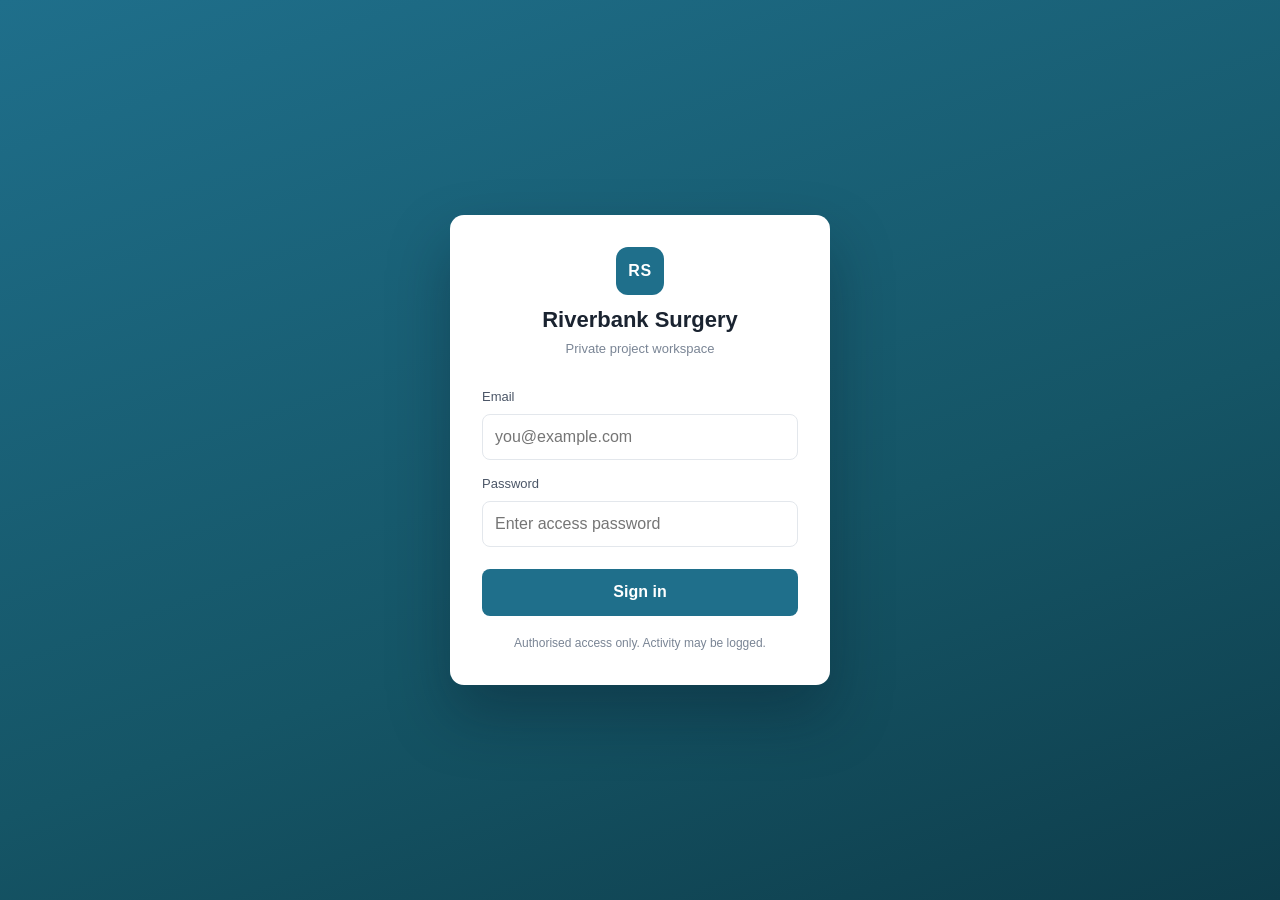
==== index.html @ 5c65397a "Initial Riverbank Surgery private project workspace Static, password-gated site with overview, timel" ====
<!DOCTYPE html>
<html lang="en">
<head>
  <meta charset="UTF-8" />
  <meta name="viewport" content="width=device-width, initial-scale=1.0" />
  <meta name="robots" content="noindex, nofollow" />
  <title>Riverbank Surgery — Sign In</title>
  <link rel="stylesheet" href="assets/style.css" />
</head>
<body class="auth-body">
  <main class="auth-card">
    <div class="brand">
      <div class="brand-mark">RS</div>
      <h1>Riverbank Surgery</h1>
      <p class="brand-sub">Private project workspace</p>
    </div>

    <form id="login-form" class="auth-form" autocomplete="off">
      <label for="email">Email</label>
      <input type="email" id="email" name="email" required placeholder="you@example.com" />

      <label for="password">Password</label>
      <input type="password" id="password" name="password" required placeholder="Enter access password" />

      <button type="submit">Sign in</button>
      <p id="auth-error" class="auth-error" hidden></p>
    </form>

    <p class="auth-foot">
      Authorised access only. Activity may be logged.
    </p>
  </main>

  <script src="assets/auth.js"></script>
  <script>
    document.getElementById('login-form').addEventListener('submit', async (e) => {
      e.preventDefault();
      const email = document.getElementById('email').value.trim().toLowerCase();
      const password = document.getElementById('password').value;
      const errorEl = document.getElementById('auth-error');
      errorEl.hidden = true;

      const ok = await Auth.signIn(email, password);
      if (ok) {
        window.location.href = 'home.html';
      } else {
        errorEl.textContent = 'Invalid email or password.';
        errorEl.hidden = false;
      }
    });
  </script>
</body>
</html>
---- assets/style.css ----
:root {
  --bg: #f4f6f8;
  --surface: #ffffff;
  --ink: #1a2330;
  --ink-soft: #4b5667;
  --muted: #7a8595;
  --border: #e3e7ec;
  --primary: #1f6f8b;
  --primary-dark: #155566;
  --primary-tint: #e6f1f5;
  --accent: #2e8b76;
  --warn: #c47a1a;
  --shadow: 0 1px 2px rgba(20, 30, 50, .04), 0 8px 24px rgba(20, 30, 50, .06);
  --radius: 10px;
}

* { box-sizing: border-box; }

html, body { margin: 0; padding: 0; }

body {
  font-family: -apple-system, BlinkMacSystemFont, "Segoe UI", Roboto, Helvetica, Arial, sans-serif;
  color: var(--ink);
  background: var(--bg);
  line-height: 1.55;
  -webkit-font-smoothing: antialiased;
}

a { color: var(--primary); text-decoration: none; }
a:hover { text-decoration: underline; }

.container {
  max-width: 1080px;
  margin: 0 auto;
  padding: 0 24px;
}

/* ---------- Top nav ---------- */
.site-nav {
  background: var(--surface);
  border-bottom: 1px solid var(--border);
  position: sticky;
  top: 0;
  z-index: 10;
}
.nav-inner {
  display: flex;
  align-items: center;
  gap: 24px;
  height: 64px;
}
.nav-brand {
  display: flex;
  align-items: center;
  gap: 10px;
  color: var(--ink);
  font-weight: 600;
}
.nav-brand:hover { text-decoration: none; }
.site-nav nav {
  display: flex;
  gap: 4px;
  flex: 1;
  flex-wrap: wrap;
}
.site-nav nav a {
  color: var(--ink-soft);
  padding: 8px 12px;
  border-radius: 6px;
  font-size: 14px;
  font-weight: 500;
}
.site-nav nav a:hover { background: var(--primary-tint); color: var(--primary-dark); text-decoration: none; }
.site-nav nav a.active { background: var(--primary-tint); color: var(--primary-dark); }

button, .ghost {
  font: inherit;
  cursor: pointer;
  border-radius: 8px;
  padding: 8px 14px;
  border: 1px solid var(--border);
  background: var(--surface);
  color: var(--ink);
}
button:hover { border-color: var(--primary); color: var(--primary-dark); }

/* ---------- Page ---------- */
.page-header {
  padding: 32px 0 8px;
}
.page-header h1 {
  margin: 0 0 6px;
  font-size: 28px;
  letter-spacing: -0.01em;
}
.lede { color: var(--ink-soft); margin: 0 0 24px; font-size: 16px; }

.card {
  background: var(--surface);
  border: 1px solid var(--border);
  border-radius: var(--radius);
  padding: 24px;
  margin: 0 0 20px;
  box-shadow: var(--shadow);
}
.card h2 { margin-top: 0; font-size: 18px; }

.muted { color: var(--muted); font-size: 13px; }
.small { font-size: 12px; }
code { background: #eef1f5; padding: 1px 5px; border-radius: 4px; font-size: 13px; }

/* ---------- Tile grid (home) ---------- */
.grid {
  display: grid;
  gap: 16px;
}
.grid-3 { grid-template-columns: repeat(auto-fit, minmax(260px, 1fr)); }

.tile {
  background: var(--surface);
  border: 1px solid var(--border);
  border-radius: var(--radius);
  padding: 22px;
  color: var(--ink);
  transition: transform .12s ease, box-shadow .12s ease, border-color .12s ease;
  box-shadow: var(--shadow);
}
.tile:hover {
  border-color: var(--primary);
  transform: translateY(-2px);
  text-decoration: none;
}
.tile h2 { margin: 0 0 6px; font-size: 18px; color: var(--primary-dark); }
.tile p { margin: 0; color: var(--ink-soft); font-size: 14px; }

/* ---------- Key-value blocks ---------- */
.kv {
  display: grid;
  grid-template-columns: 1fr;
  gap: 8px;
}
.kv > div {
  display: grid;
  grid-template-columns: 200px 1fr;
  gap: 12px;
  padding: 8px 0;
  border-bottom: 1px solid var(--border);
}
.kv > div:last-child { border-bottom: 0; }
.kv-key { color: var(--muted); font-size: 13px; text-transform: uppercase; letter-spacing: .04em; }

/* ---------- Timeline ---------- */
.timeline {
  list-style: none;
  margin: 0;
  padding: 0;
  position: relative;
}
.timeline::before {
  content: "";
  position: absolute;
  left: 11px;
  top: 4px;
  bottom: 4px;
  width: 2px;
  background: var(--border);
}
.timeline-item {
  position: relative;
  padding: 4px 0 28px 40px;
}
.timeline-dot {
  position: absolute;
  left: 4px;
  top: 8px;
  width: 16px;
  height: 16px;
  border-radius: 50%;
  background: var(--surface);
  border: 2px solid var(--muted);
}
.timeline-item.done .timeline-dot { background: var(--accent); border-color: var(--accent); }
.timeline-item.current .timeline-dot {
  background: var(--primary);
  border-color: var(--primary);
  box-shadow: 0 0 0 4px var(--primary-tint);
}
.timeline-date {
  font-size: 12px;
  color: var(--muted);
  text-transform: uppercase;
  letter-spacing: .06em;
}
.timeline-body h3 { margin: 4px 0 4px; font-size: 16px; }
.timeline-body p { margin: 0; color: var(--ink-soft); }

/* ---------- Documents ---------- */
.search {
  width: 100%;
  padding: 10px 12px;
  border-radius: 8px;
  border: 1px solid var(--border);
  font: inherit;
  margin-bottom: 14px;
}
.search:focus { outline: 2px solid var(--primary-tint); border-color: var(--primary); }

.doc-table {
  width: 100%;
  border-collapse: collapse;
}
.doc-table th, .doc-table td {
  text-align: left;
  padding: 10px 8px;
  border-bottom: 1px solid var(--border);
  font-size: 14px;
}
.doc-table th { color: var(--muted); font-weight: 600; text-transform: uppercase; font-size: 12px; letter-spacing: .04em; }
.doc-table tr:hover td { background: #fafbfc; }

/* ---------- Updates ---------- */
.update { padding: 14px 0; border-bottom: 1px solid var(--border); }
.update:last-of-type { border-bottom: 0; }
.update h2 { margin: 4px 0 6px; font-size: 16px; }
.update-date { font-size: 12px; color: var(--muted); text-transform: uppercase; letter-spacing: .04em; }

/* ---------- Badges ---------- */
.badge {
  display: inline-block;
  font-size: 12px;
  padding: 2px 8px;
  border-radius: 999px;
  background: var(--border);
  color: var(--ink-soft);
  font-weight: 600;
  letter-spacing: .02em;
}
.badge-info { background: var(--primary-tint); color: var(--primary-dark); }

/* ---------- Footer ---------- */
.site-foot {
  margin-top: 40px;
  padding: 24px 0;
  border-top: 1px solid var(--border);
  background: var(--surface);
  color: var(--ink-soft);
  font-size: 14px;
}
.site-foot p { margin: 2px 0; }

/* ---------- Login ---------- */
.auth-body {
  min-height: 100vh;
  display: flex;
  align-items: center;
  justify-content: center;
  background: linear-gradient(160deg, #1f6f8b 0%, #155566 60%, #0e3d4b 100%);
  padding: 24px;
}
.auth-card {
  width: 100%;
  max-width: 380px;
  background: var(--surface);
  padding: 32px;
  border-radius: 14px;
  box-shadow: 0 30px 60px rgba(10, 25, 40, .35);
}
.brand { text-align: center; margin-bottom: 20px; }
.brand h1 { margin: 8px 0 2px; font-size: 22px; }
.brand-sub { color: var(--muted); font-size: 13px; margin: 0; }
.brand-mark {
  display: inline-grid;
  place-items: center;
  width: 48px;
  height: 48px;
  border-radius: 12px;
  background: var(--primary);
  color: white;
  font-weight: 700;
  letter-spacing: .04em;
}
.brand-mark.small { width: 30px; height: 30px; border-radius: 8px; font-size: 13px; }

.auth-form { display: flex; flex-direction: column; gap: 6px; }
.auth-form label { font-size: 13px; color: var(--ink-soft); margin-top: 8px; }
.auth-form input {
  padding: 10px 12px;
  border-radius: 8px;
  border: 1px solid var(--border);
  font: inherit;
}
.auth-form input:focus { outline: 2px solid var(--primary-tint); border-color: var(--primary); }
.auth-form button {
  margin-top: 16px;
  padding: 11px 14px;
  background: var(--primary);
  color: white;
  border: 0;
  font-weight: 600;
}
.auth-form button:hover { background: var(--primary-dark); color: white; }
.auth-error {
  margin: 10px 0 0;
  color: #b03030;
  font-size: 13px;
  background: #fceaea;
  border: 1px solid #f3c8c8;
  padding: 8px 10px;
  border-radius: 6px;
}
.auth-foot {
  margin: 18px 0 0;
  color: var(--muted);
  font-size: 12px;
  text-align: center;
}

/* ---------- Responsive ---------- */
@media (max-width: 640px) {
  .nav-inner { height: auto; padding-top: 10px; padding-bottom: 10px; flex-wrap: wrap; }
  .site-nav nav { order: 3; width: 100%; }
  .kv > div { grid-template-columns: 1fr; }
  .kv-key { font-size: 11px; }
  .page-header h1 { font-size: 24px; }
}
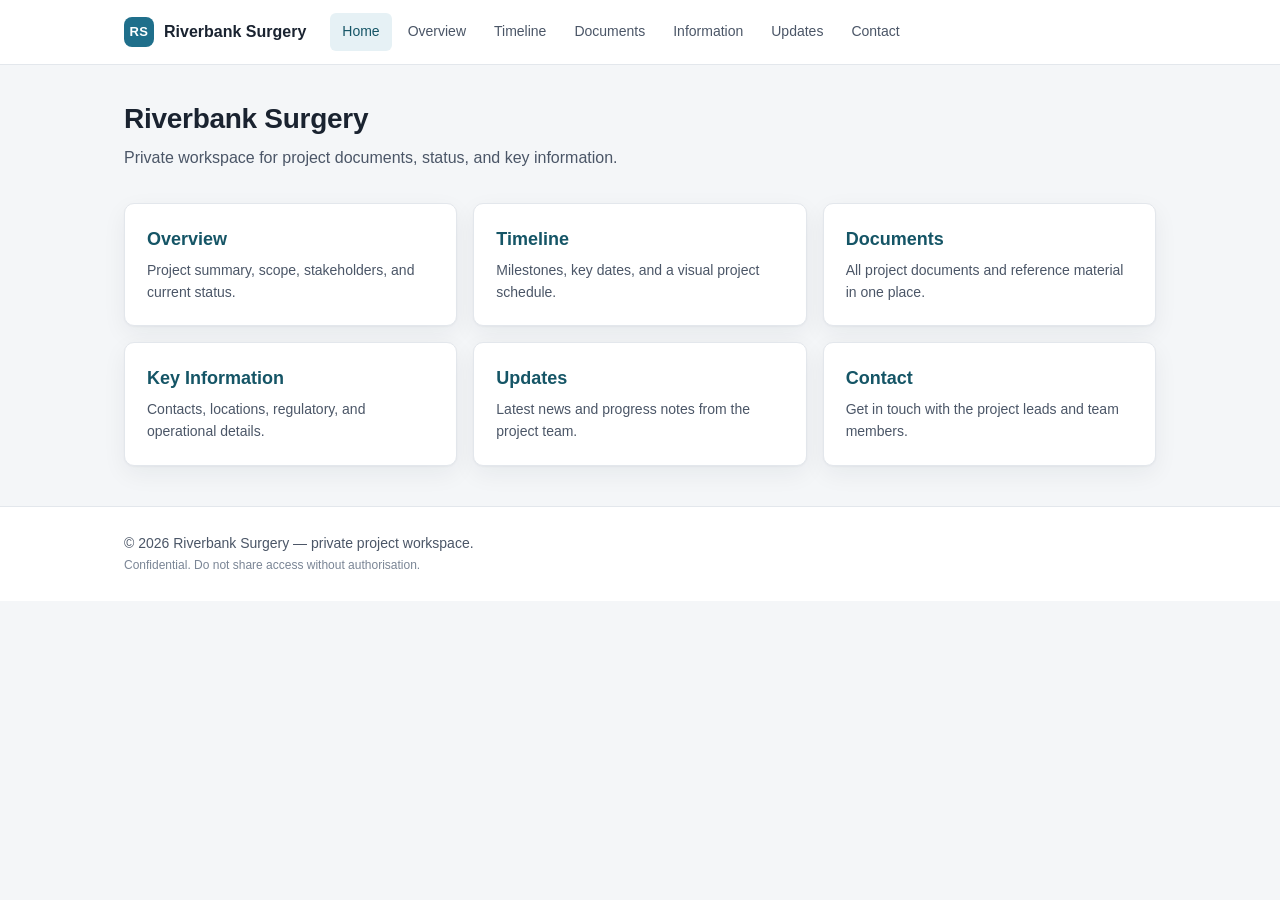
==== commit 96e28cc4: "Switch to host-level auth and add non-developer deploy guide Removes the client-side JS password gat" ====
--- a/index.html
+++ b/index.html
@@ -4,50 +4,48 @@
   <meta charset="UTF-8" />
   <meta name="viewport" content="width=device-width, initial-scale=1.0" />
   <meta name="robots" content="noindex, nofollow" />
-  <title>Riverbank Surgery — Sign In</title>
+  <title>Home — Riverbank Surgery</title>
   <link rel="stylesheet" href="assets/style.css" />
 </head>
-<body class="auth-body">
-  <main class="auth-card">
-    <div class="brand">
-      <div class="brand-mark">RS</div>
+<body>
+  <div data-include="nav"></div>
+
+  <main class="container">
+    <header class="page-header">
       <h1>Riverbank Surgery</h1>
-      <p class="brand-sub">Private project workspace</p>
-    </div>
+      <p class="lede">Private workspace for project documents, status, and key information.</p>
+    </header>
 
-    <form id="login-form" class="auth-form" autocomplete="off">
-      <label for="email">Email</label>
-      <input type="email" id="email" name="email" required placeholder="you@example.com" />
-
-      <label for="password">Password</label>
-      <input type="password" id="password" name="password" required placeholder="Enter access password" />
-
-      <button type="submit">Sign in</button>
-      <p id="auth-error" class="auth-error" hidden></p>
-    </form>
-
-    <p class="auth-foot">
-      Authorised access only. Activity may be logged.
-    </p>
+    <section class="grid grid-3">
+      <a class="tile" href="overview.html">
+        <h2>Overview</h2>
+        <p>Project summary, scope, stakeholders, and current status.</p>
+      </a>
+      <a class="tile" href="timeline.html">
+        <h2>Timeline</h2>
+        <p>Milestones, key dates, and a visual project schedule.</p>
+      </a>
+      <a class="tile" href="documents.html">
+        <h2>Documents</h2>
+        <p>All project documents and reference material in one place.</p>
+      </a>
+      <a class="tile" href="information.html">
+        <h2>Key Information</h2>
+        <p>Contacts, locations, regulatory, and operational details.</p>
+      </a>
+      <a class="tile" href="updates.html">
+        <h2>Updates</h2>
+        <p>Latest news and progress notes from the project team.</p>
+      </a>
+      <a class="tile" href="contact.html">
+        <h2>Contact</h2>
+        <p>Get in touch with the project leads and team members.</p>
+      </a>
+    </section>
   </main>
 
-  <script src="assets/auth.js"></script>
-  <script>
-    document.getElementById('login-form').addEventListener('submit', async (e) => {
-      e.preventDefault();
-      const email = document.getElementById('email').value.trim().toLowerCase();
-      const password = document.getElementById('password').value;
-      const errorEl = document.getElementById('auth-error');
-      errorEl.hidden = true;
+  <div data-include="footer"></div>
 
-      const ok = await Auth.signIn(email, password);
-      if (ok) {
-        window.location.href = 'home.html';
-      } else {
-        errorEl.textContent = 'Invalid email or password.';
-        errorEl.hidden = false;
-      }
-    });
-  </script>
+  <script src="assets/main.js"></script>
 </body>
 </html>
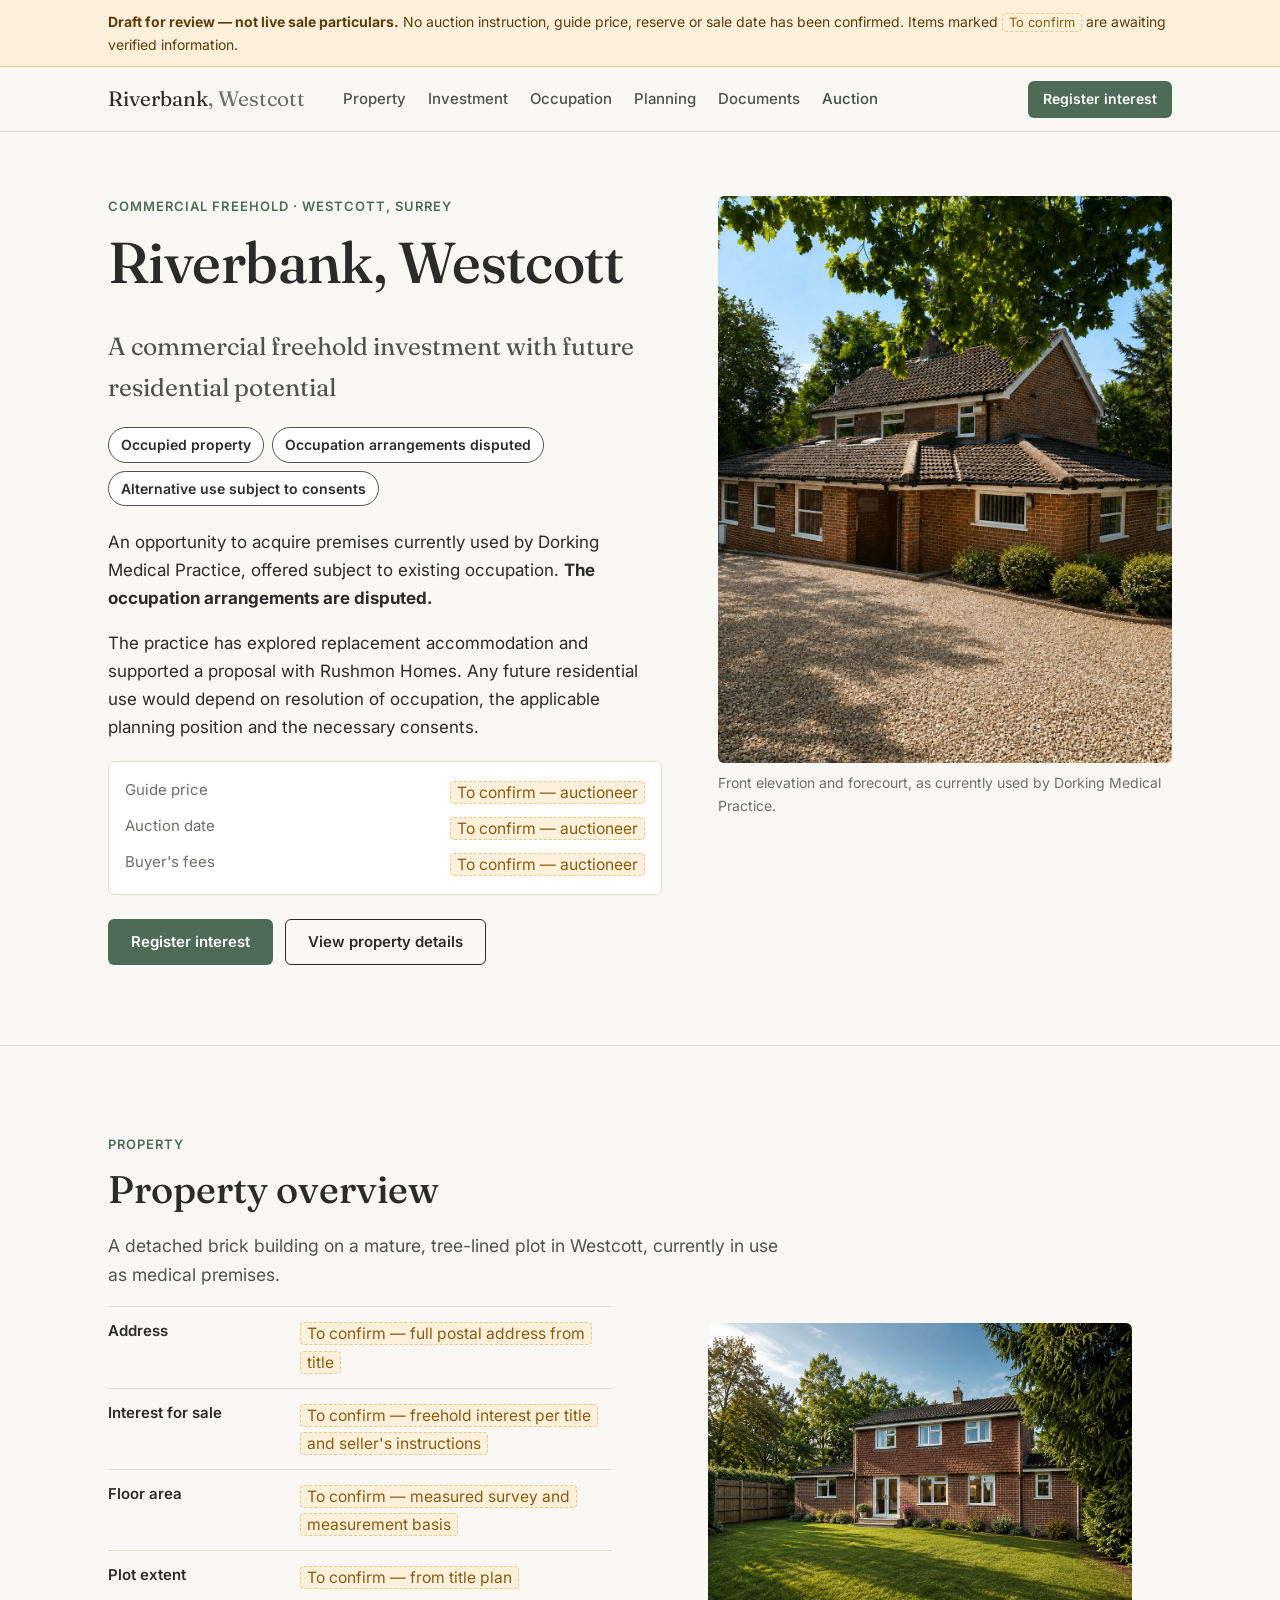
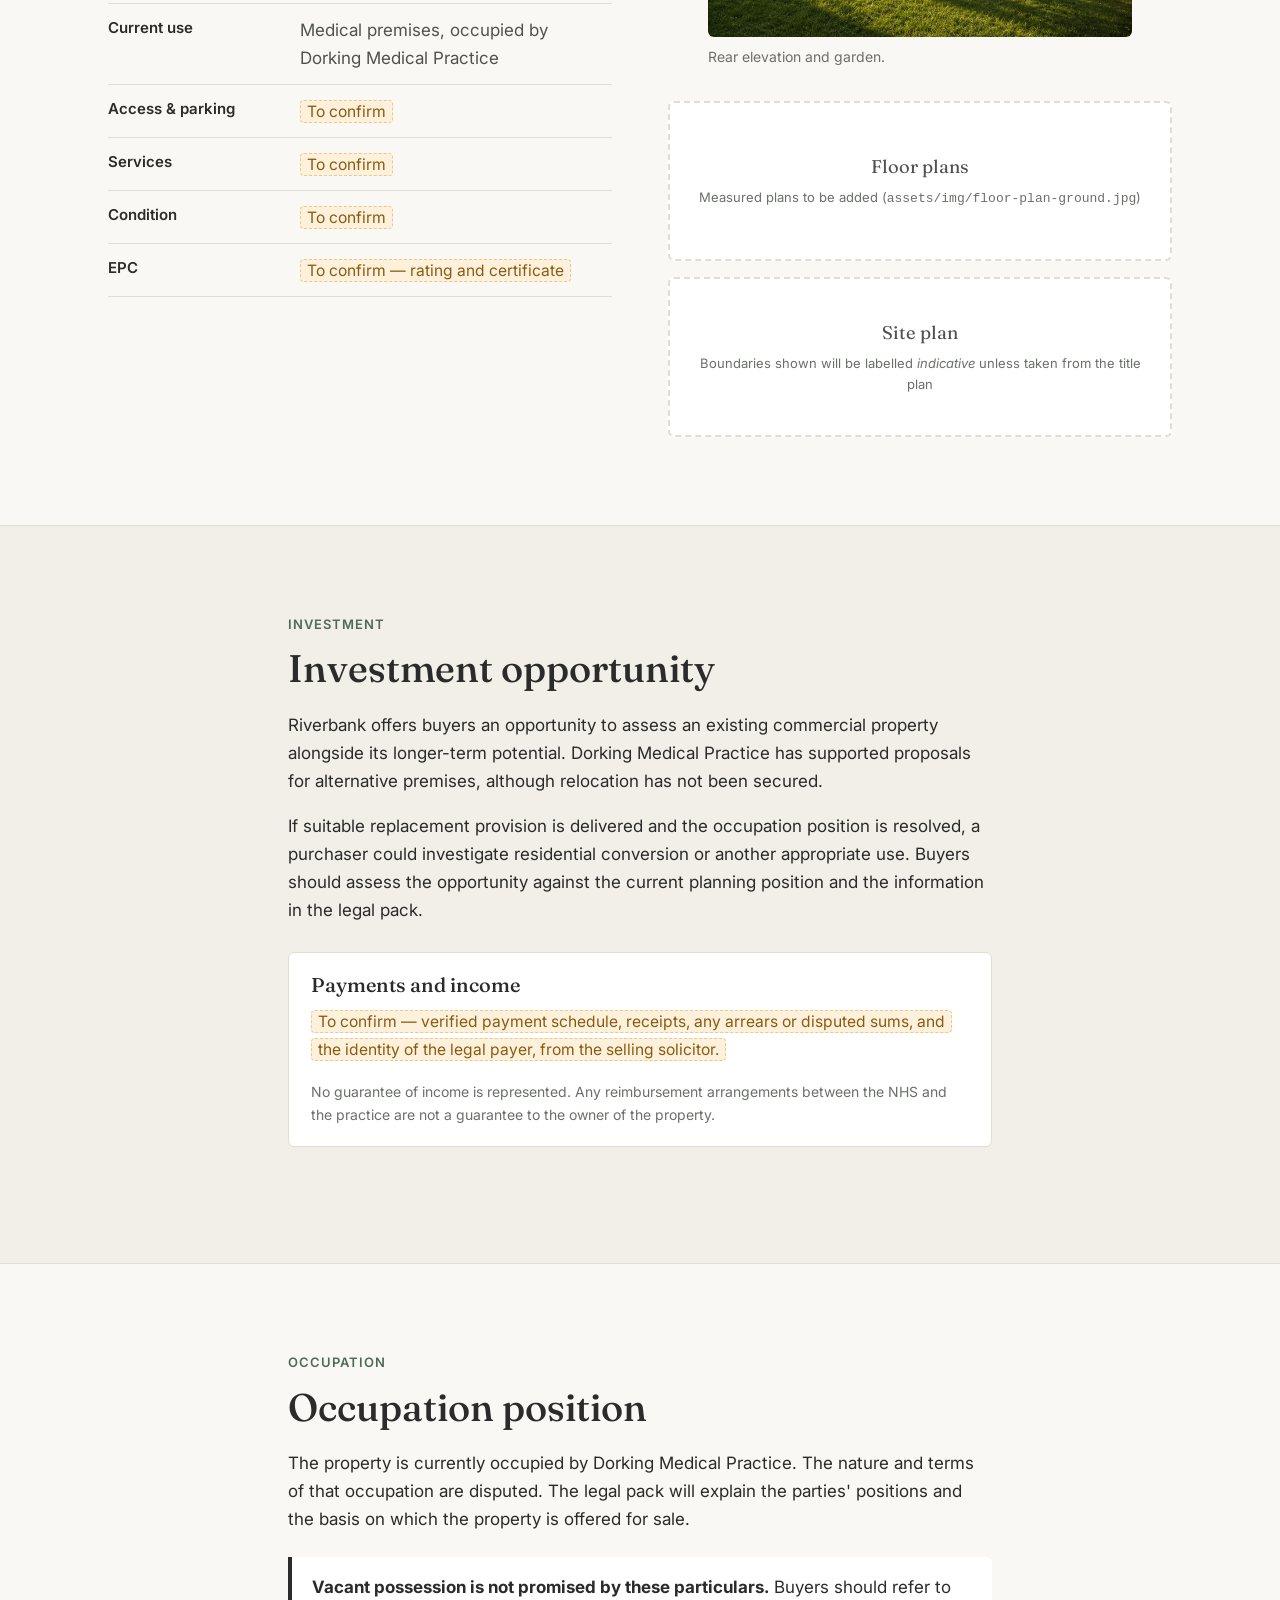
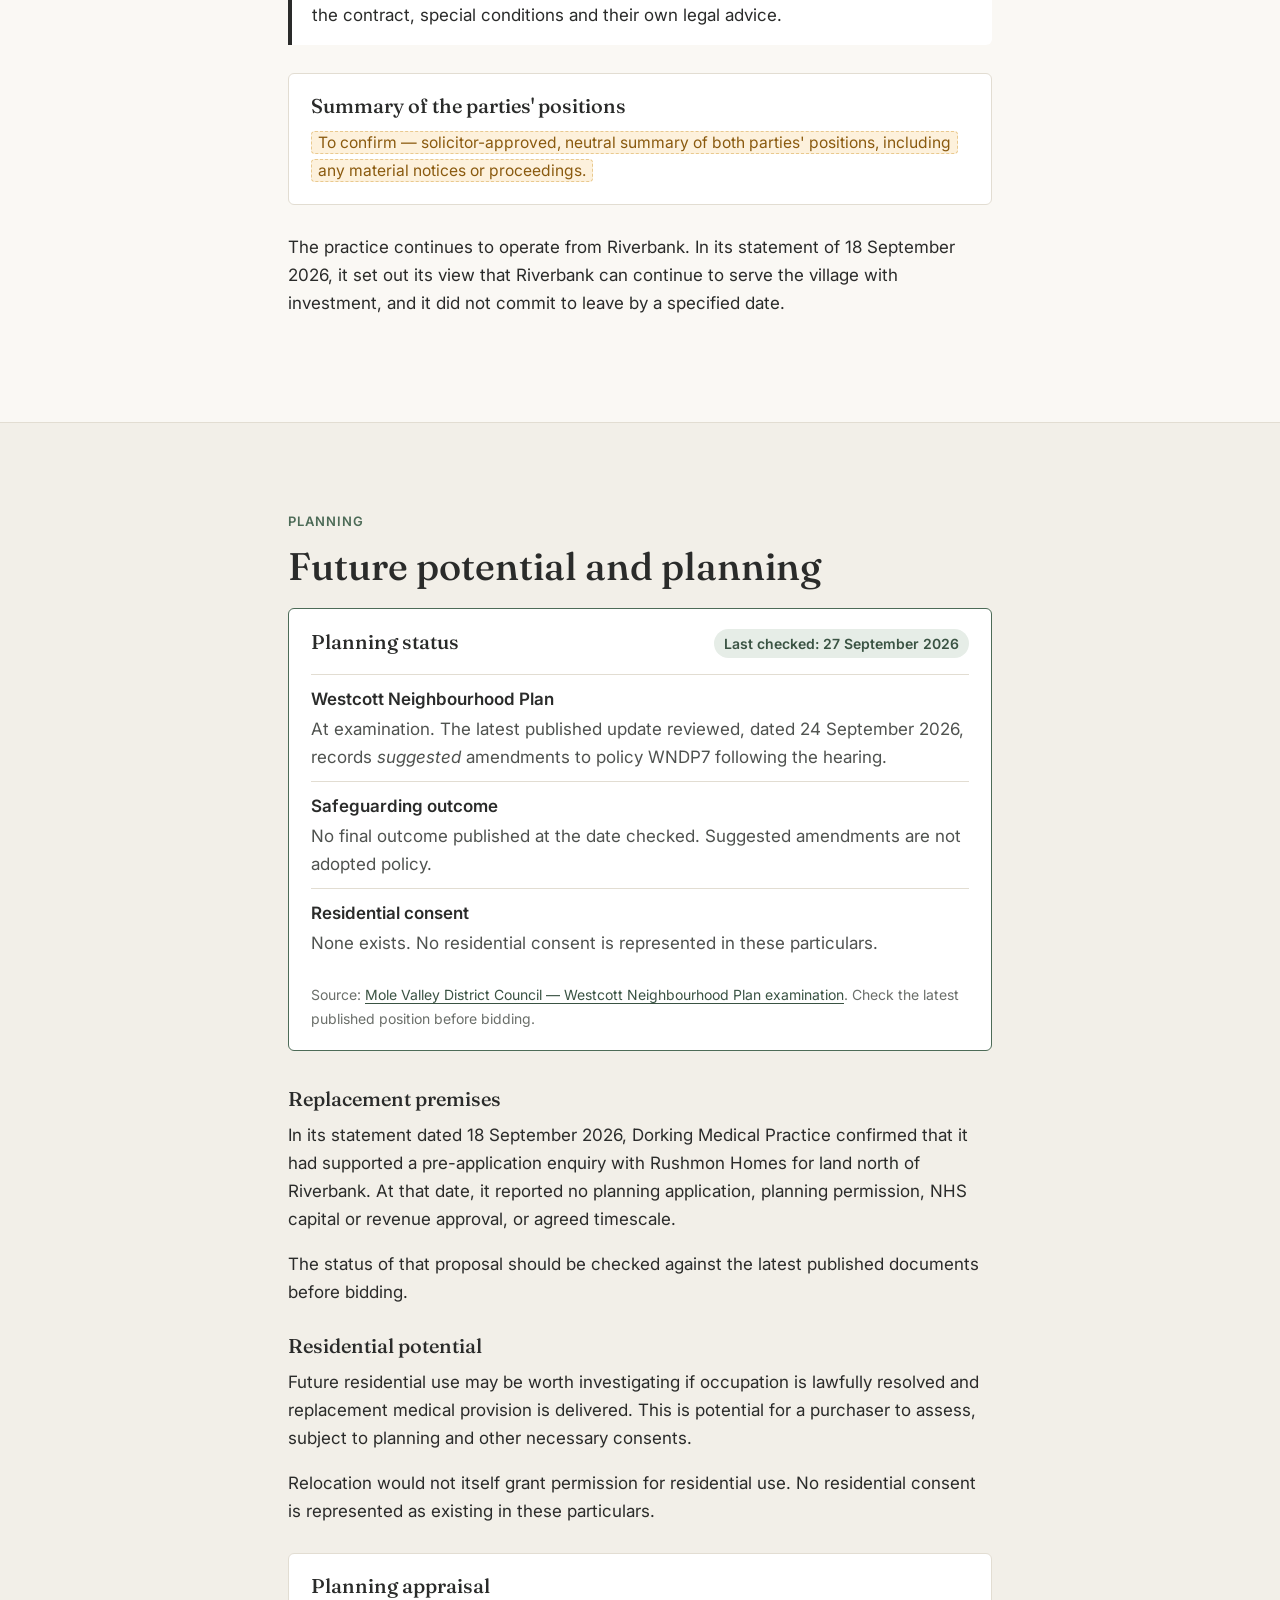
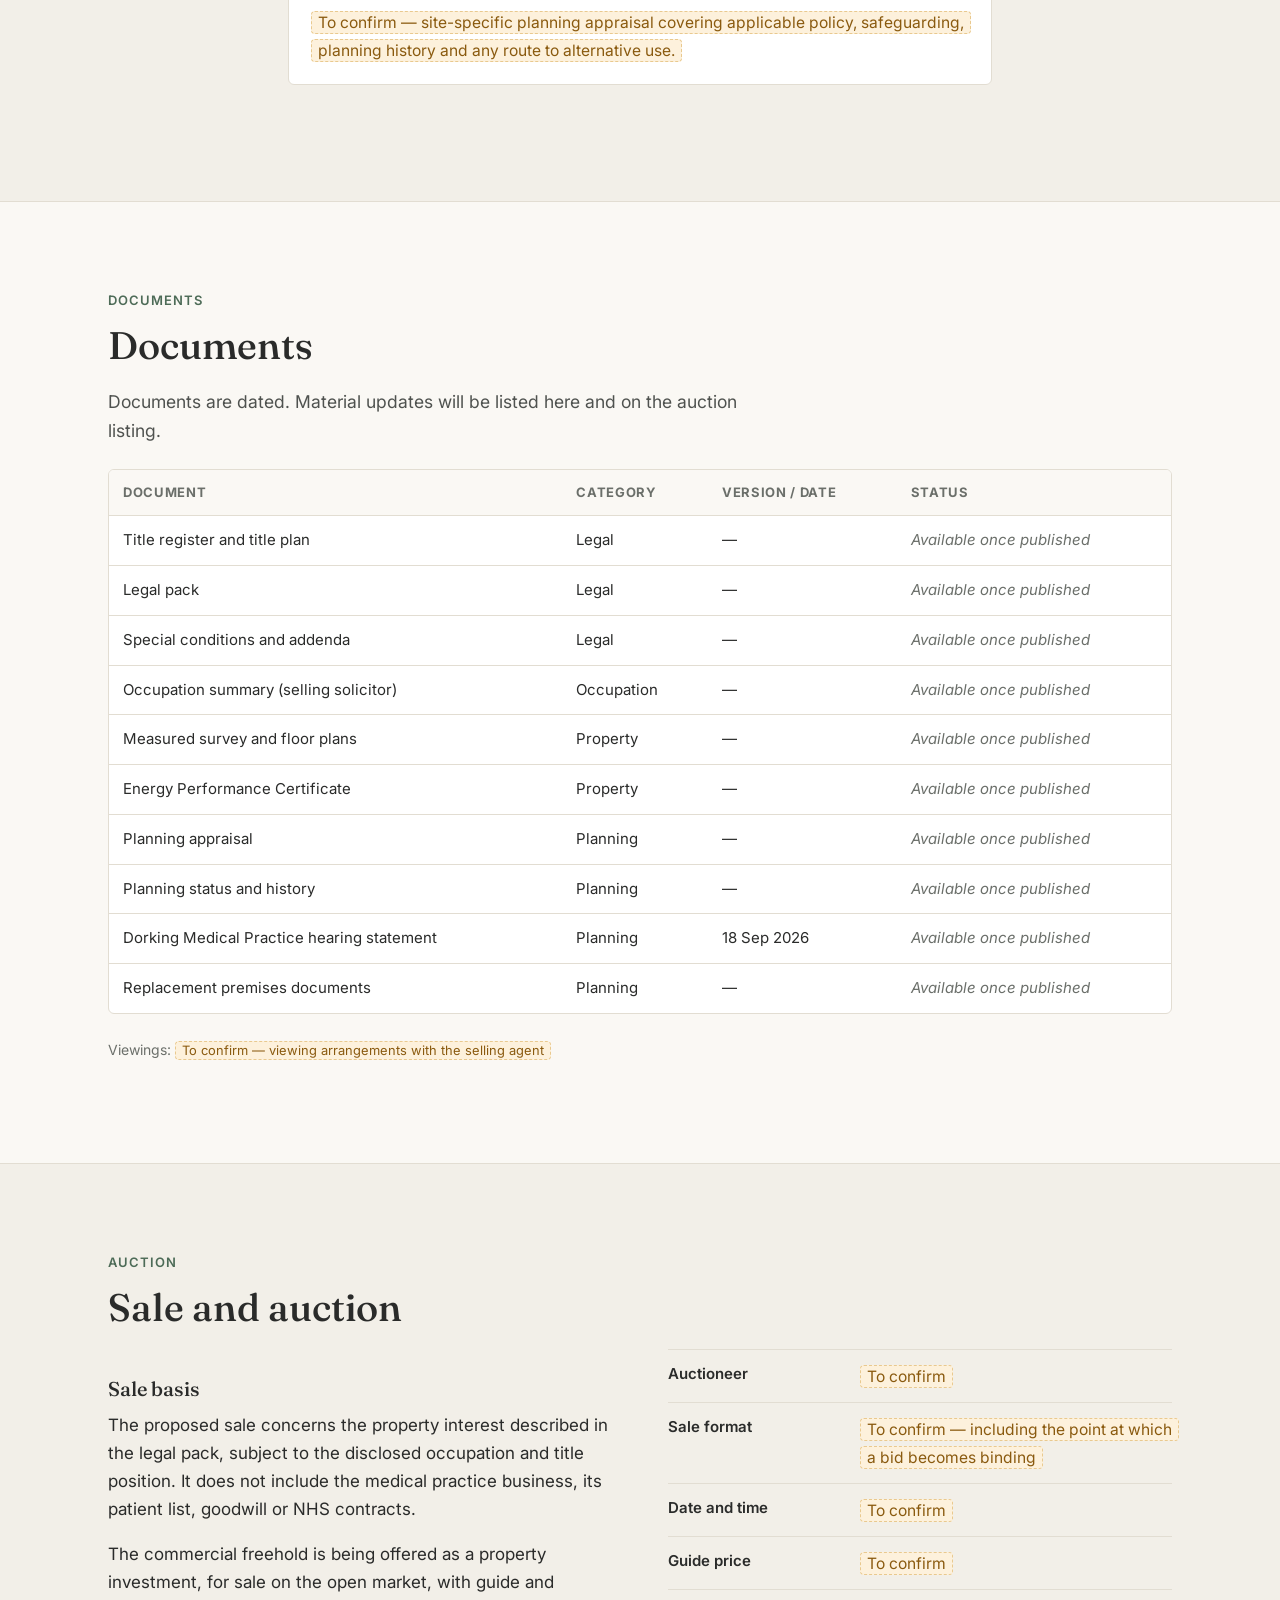
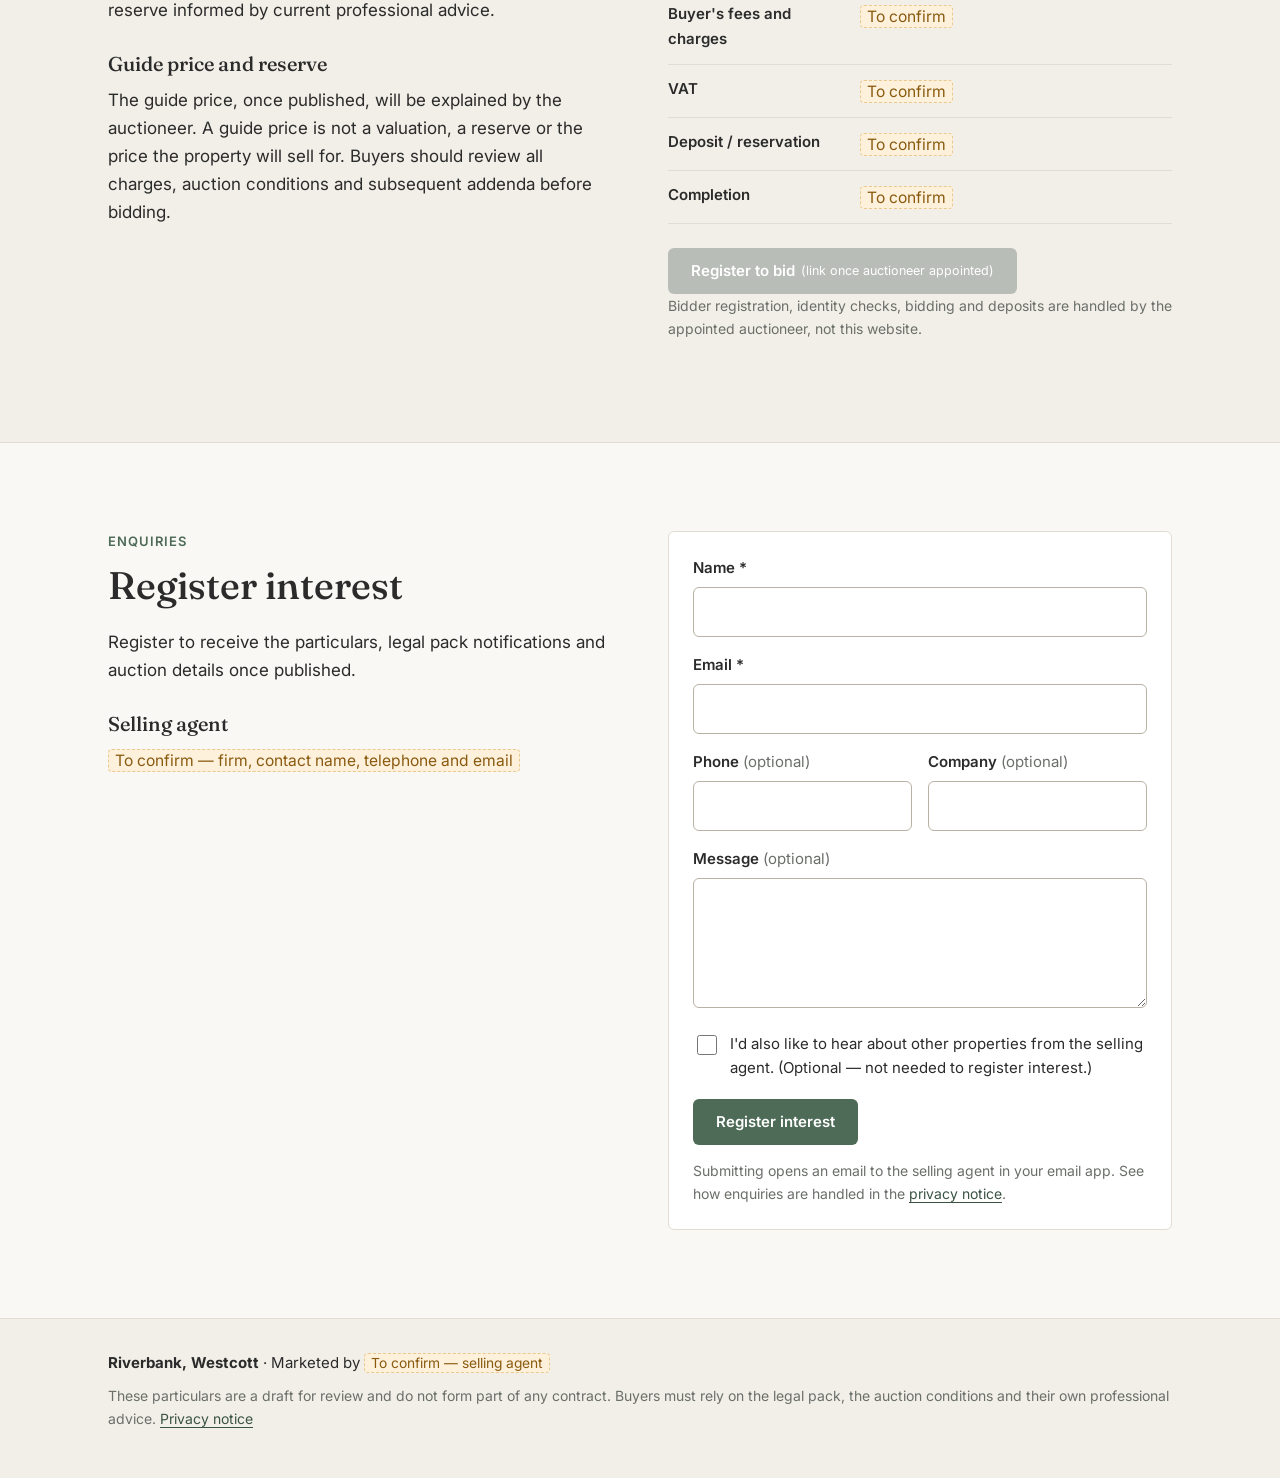
==== commit 61657610: "Replace project workspace with Riverbank, Westcott sale website Builds a draft buyer-facing property" ====
--- a/index.html
+++ b/index.html
@@ -1,50 +1,317 @@
 <!DOCTYPE html>
-<html lang="en">
+<html lang="en-GB">
 <head>
   <meta charset="UTF-8" />
   <meta name="viewport" content="width=device-width, initial-scale=1.0" />
+  <!-- DRAFT: remove noindex at launch (see README launch checklist). -->
   <meta name="robots" content="noindex, nofollow" />
-  <title>Home — Riverbank Surgery</title>
+  <title>Riverbank, Westcott — commercial freehold investment</title>
+  <meta name="description" content="Riverbank, Westcott: an occupied commercial freehold offered as a property investment. Occupation arrangements are disputed; any alternative use is subject to consents." />
+  <link rel="preconnect" href="https://fonts.googleapis.com" />
+  <link rel="preconnect" href="https://fonts.gstatic.com" crossorigin />
+  <link href="https://fonts.googleapis.com/css2?family=Fraunces:opsz,wght@9..144,400;9..144,500&family=Inter:wght@400;500;600&display=swap" rel="stylesheet" />
   <link rel="stylesheet" href="assets/style.css" />
 </head>
 <body>
-  <div data-include="nav"></div>
-
-  <main class="container">
-    <header class="page-header">
-      <h1>Riverbank Surgery</h1>
-      <p class="lede">Private workspace for project documents, status, and key information.</p>
-    </header>
-
-    <section class="grid grid-3">
-      <a class="tile" href="overview.html">
-        <h2>Overview</h2>
-        <p>Project summary, scope, stakeholders, and current status.</p>
-      </a>
-      <a class="tile" href="timeline.html">
-        <h2>Timeline</h2>
-        <p>Milestones, key dates, and a visual project schedule.</p>
-      </a>
-      <a class="tile" href="documents.html">
-        <h2>Documents</h2>
-        <p>All project documents and reference material in one place.</p>
-      </a>
-      <a class="tile" href="information.html">
-        <h2>Key Information</h2>
-        <p>Contacts, locations, regulatory, and operational details.</p>
-      </a>
-      <a class="tile" href="updates.html">
-        <h2>Updates</h2>
-        <p>Latest news and progress notes from the project team.</p>
-      </a>
-      <a class="tile" href="contact.html">
-        <h2>Contact</h2>
-        <p>Get in touch with the project leads and team members.</p>
-      </a>
+  <a class="skip-link" href="#main">Skip to content</a>
+
+  <!-- DRAFT BANNER: delete this whole element at launch. -->
+  <div class="draft-banner" role="note">
+    <div class="container">
+      <strong>Draft for review — not live sale particulars.</strong>
+      No auction instruction, guide price, reserve or sale date has been confirmed.
+      Items marked <span class="todo">To confirm</span> are awaiting verified information.
+    </div>
+  </div>
+
+  <header class="site-nav">
+    <div class="container nav-inner">
+      <a class="brand" href="#top">Riverbank<span>, Westcott</span></a>
+      <button class="nav-toggle" type="button" aria-expanded="false" aria-controls="nav-links">
+        <span class="visually-hidden">Menu</span>
+        <span class="bars" aria-hidden="true"></span>
+      </button>
+      <nav id="nav-links" aria-label="Sections">
+        <a href="#property">Property</a>
+        <a href="#investment">Investment</a>
+        <a href="#occupation">Occupation</a>
+        <a href="#planning">Planning</a>
+        <a href="#documents">Documents</a>
+        <a href="#auction">Auction</a>
+      </nav>
+      <a class="btn btn-primary btn-sm nav-cta" href="#enquire">Register interest</a>
+    </div>
+  </header>
+
+  <main id="main">
+    <!-- ============ Opening section ============ -->
+    <section class="hero" id="top">
+      <div class="container hero-grid">
+        <div class="hero-copy">
+          <p class="eyebrow">Commercial freehold · Westcott, Surrey</p>
+          <h1>Riverbank, Westcott</h1>
+          <p class="hero-sub">A commercial freehold investment with future residential potential</p>
+
+          <ul class="status-chips" aria-label="Key status">
+            <li>Occupied property</li>
+            <li>Occupation arrangements disputed</li>
+            <li>Alternative use subject to consents</li>
+          </ul>
+
+          <p>An opportunity to acquire premises currently used by Dorking Medical Practice, offered subject to existing occupation. <strong>The occupation arrangements are disputed.</strong></p>
+          <p>The practice has explored replacement accommodation and supported a proposal with Rushmon Homes. Any future residential use would depend on resolution of occupation, the applicable planning position and the necessary consents.</p>
+
+          <dl class="key-terms">
+            <div><dt>Guide price</dt><dd><span class="todo">To confirm — auctioneer</span></dd></div>
+            <div><dt>Auction date</dt><dd><span class="todo">To confirm — auctioneer</span></dd></div>
+            <div><dt>Buyer's fees</dt><dd><span class="todo">To confirm — auctioneer</span></dd></div>
+          </dl>
+
+          <div class="actions">
+            <a class="btn btn-primary" href="#enquire">Register interest</a>
+            <a class="btn btn-ghost" href="#property">View property details</a>
+          </div>
+        </div>
+
+        <figure class="hero-photo">
+          <img src="assets/img/riverbank-front.jpg" width="1086" height="1448"
+               alt="Front of Riverbank: a two-storey brick building with single-storey wings, tiled roofs and a gravel forecourt, shaded by mature trees." />
+          <figcaption>Front elevation and forecourt, as currently used by Dorking Medical Practice.</figcaption>
+        </figure>
+      </div>
+    </section>
+
+    <!-- ============ Property overview ============ -->
+    <section class="section" id="property" aria-labelledby="property-h">
+      <div class="container">
+        <p class="eyebrow">Property</p>
+        <h2 id="property-h">Property overview</h2>
+        <p class="lede">A detached brick building on a mature, tree-lined plot in Westcott, currently in use as medical premises.</p>
+
+        <div class="two-col">
+          <dl class="facts">
+            <div><dt>Address</dt><dd><span class="todo">To confirm — full postal address from title</span></dd></div>
+            <div><dt>Interest for sale</dt><dd><span class="todo">To confirm — freehold interest per title and seller's instructions</span></dd></div>
+            <div><dt>Floor area</dt><dd><span class="todo">To confirm — measured survey and measurement basis</span></dd></div>
+            <div><dt>Plot extent</dt><dd><span class="todo">To confirm — from title plan</span></dd></div>
+            <div><dt>Current use</dt><dd>Medical premises, occupied by Dorking Medical Practice</dd></div>
+            <div><dt>Access &amp; parking</dt><dd><span class="todo">To confirm</span></dd></div>
+            <div><dt>Services</dt><dd><span class="todo">To confirm</span></dd></div>
+            <div><dt>Condition</dt><dd><span class="todo">To confirm</span></dd></div>
+            <div><dt>EPC</dt><dd><span class="todo">To confirm — rating and certificate</span></dd></div>
+          </dl>
+
+          <div class="gallery">
+            <figure>
+              <img src="assets/img/riverbank-rear-garden.jpg" width="1459" height="1078" loading="lazy"
+                   alt="Rear of Riverbank: brick and tile-hung elevation with French doors opening onto a lawn bordered by fencing and trees." />
+              <figcaption>Rear elevation and garden.</figcaption>
+            </figure>
+            <div class="slot" role="img" aria-label="Placeholder for floor plans">
+              <span>Floor plans</span>
+              <small>Measured plans to be added (<code>assets/img/floor-plan-ground.jpg</code>)</small>
+            </div>
+            <div class="slot" role="img" aria-label="Placeholder for site plan">
+              <span>Site plan</span>
+              <small>Boundaries shown will be labelled <em>indicative</em> unless taken from the title plan</small>
+            </div>
+          </div>
+        </div>
+      </div>
+    </section>
+
+    <!-- ============ Investment opportunity ============ -->
+    <section class="section alt" id="investment" aria-labelledby="investment-h">
+      <div class="container narrow">
+        <p class="eyebrow">Investment</p>
+        <h2 id="investment-h">Investment opportunity</h2>
+        <p>Riverbank offers buyers an opportunity to assess an existing commercial property alongside its longer-term potential. Dorking Medical Practice has supported proposals for alternative premises, although relocation has not been secured.</p>
+        <p>If suitable replacement provision is delivered and the occupation position is resolved, a purchaser could investigate residential conversion or another appropriate use. Buyers should assess the opportunity against the current planning position and the information in the legal pack.</p>
+
+        <div class="panel">
+          <h3>Payments and income</h3>
+          <p><span class="todo">To confirm — verified payment schedule, receipts, any arrears or disputed sums, and the identity of the legal payer, from the selling solicitor.</span></p>
+          <p class="note">No guarantee of income is represented. Any reimbursement arrangements between the NHS and the practice are not a guarantee to the owner of the property.</p>
+        </div>
+      </div>
+    </section>
+
+    <!-- ============ Occupation ============ -->
+    <section class="section" id="occupation" aria-labelledby="occupation-h">
+      <div class="container narrow">
+        <p class="eyebrow">Occupation</p>
+        <h2 id="occupation-h">Occupation position</h2>
+        <p>The property is currently occupied by Dorking Medical Practice. The nature and terms of that occupation are disputed. The legal pack will explain the parties' positions and the basis on which the property is offered for sale.</p>
+
+        <div class="callout">
+          <p><strong>Vacant possession is not promised by these particulars.</strong> Buyers should refer to the contract, special conditions and their own legal advice.</p>
+        </div>
+
+        <div class="panel">
+          <h3>Summary of the parties' positions</h3>
+          <p><span class="todo">To confirm — solicitor-approved, neutral summary of both parties' positions, including any material notices or proceedings.</span></p>
+        </div>
+
+        <p>The practice continues to operate from Riverbank. In its statement of 18 September 2026, it set out its view that Riverbank can continue to serve the village with investment, and it did not commit to leave by a specified date.</p>
+      </div>
+    </section>
+
+    <!-- ============ Planning ============ -->
+    <section class="section alt" id="planning" aria-labelledby="planning-h">
+      <div class="container narrow">
+        <p class="eyebrow">Planning</p>
+        <h2 id="planning-h">Future potential and planning</h2>
+
+        <aside class="status-panel" aria-labelledby="status-h">
+          <div class="status-head">
+            <h3 id="status-h">Planning status</h3>
+            <p class="checked">Last checked: <time datetime="2026-09-27">27 September 2026</time></p>
+          </div>
+          <dl>
+            <div><dt>Westcott Neighbourhood Plan</dt><dd>At examination. The latest published update reviewed, dated 24 September 2026, records <em>suggested</em> amendments to policy WNDP7 following the hearing.</dd></div>
+            <div><dt>Safeguarding outcome</dt><dd>No final outcome published at the date checked. Suggested amendments are not adopted policy.</dd></div>
+            <div><dt>Residential consent</dt><dd>None exists. No residential consent is represented in these particulars.</dd></div>
+          </dl>
+          <p class="note">Source: <a href="https://www.molevalley.gov.uk/planning-building/neighbourhood-planning/westcott-neighbourhood-plan-examination/" rel="noopener">Mole Valley District Council — Westcott Neighbourhood Plan examination</a>. Check the latest published position before bidding.</p>
+        </aside>
+
+        <h3>Replacement premises</h3>
+        <p>In its statement dated 18 September 2026, Dorking Medical Practice confirmed that it had supported a pre-application enquiry with Rushmon Homes for land north of Riverbank. At that date, it reported no planning application, planning permission, NHS capital or revenue approval, or agreed timescale.</p>
+        <p>The status of that proposal should be checked against the latest published documents before bidding.</p>
+
+        <h3>Residential potential</h3>
+        <p>Future residential use may be worth investigating if occupation is lawfully resolved and replacement medical provision is delivered. This is potential for a purchaser to assess, subject to planning and other necessary consents.</p>
+        <p>Relocation would not itself grant permission for residential use. No residential consent is represented as existing in these particulars.</p>
+
+        <div class="panel">
+          <h3>Planning appraisal</h3>
+          <p><span class="todo">To confirm — site-specific planning appraisal covering applicable policy, safeguarding, planning history and any route to alternative use.</span></p>
+        </div>
+      </div>
+    </section>
+
+    <!-- ============ Documents ============ -->
+    <section class="section" id="documents" aria-labelledby="documents-h">
+      <div class="container">
+        <p class="eyebrow">Documents</p>
+        <h2 id="documents-h">Documents</h2>
+        <p class="lede">Documents are dated. Material updates will be listed here and on the auction listing.</p>
+
+        <div class="table-wrap">
+          <table class="docs">
+            <thead>
+              <tr><th scope="col">Document</th><th scope="col">Category</th><th scope="col">Version / date</th><th scope="col">Status</th></tr>
+            </thead>
+            <tbody>
+              <!-- To publish: add the file to docs/ and replace the status cell with
+                   <a href="docs/filename.pdf" download>Download PDF</a> -->
+              <tr><td>Title register and title plan</td><td>Legal</td><td>—</td><td class="pending">Available once published</td></tr>
+              <tr><td>Legal pack</td><td>Legal</td><td>—</td><td class="pending">Available once published</td></tr>
+              <tr><td>Special conditions and addenda</td><td>Legal</td><td>—</td><td class="pending">Available once published</td></tr>
+              <tr><td>Occupation summary (selling solicitor)</td><td>Occupation</td><td>—</td><td class="pending">Available once published</td></tr>
+              <tr><td>Measured survey and floor plans</td><td>Property</td><td>—</td><td class="pending">Available once published</td></tr>
+              <tr><td>Energy Performance Certificate</td><td>Property</td><td>—</td><td class="pending">Available once published</td></tr>
+              <tr><td>Planning appraisal</td><td>Planning</td><td>—</td><td class="pending">Available once published</td></tr>
+              <tr><td>Planning status and history</td><td>Planning</td><td>—</td><td class="pending">Available once published</td></tr>
+              <tr><td>Dorking Medical Practice hearing statement</td><td>Planning</td><td>18 Sep 2026</td><td class="pending">Available once published</td></tr>
+              <tr><td>Replacement premises documents</td><td>Planning</td><td>—</td><td class="pending">Available once published</td></tr>
+            </tbody>
+          </table>
+        </div>
+        <p class="note">Viewings: <span class="todo">To confirm — viewing arrangements with the selling agent</span></p>
+      </div>
+    </section>
+
+    <!-- ============ Sale & auction ============ -->
+    <section class="section alt" id="auction" aria-labelledby="auction-h">
+      <div class="container">
+        <p class="eyebrow">Auction</p>
+        <h2 id="auction-h">Sale and auction</h2>
+
+        <div class="two-col">
+          <div>
+            <h3>Sale basis</h3>
+            <p>The proposed sale concerns the property interest described in the legal pack, subject to the disclosed occupation and title position. It does not include the medical practice business, its patient list, goodwill or NHS contracts.</p>
+            <p>The commercial freehold is being offered as a property investment, for sale on the open market, with guide and reserve informed by current professional advice.</p>
+            <h3>Guide price and reserve</h3>
+            <p>The guide price, once published, will be explained by the auctioneer. A guide price is not a valuation, a reserve or the price the property will sell for. Buyers should review all charges, auction conditions and subsequent addenda before bidding.</p>
+          </div>
+
+          <div>
+            <dl class="facts">
+              <div><dt>Auctioneer</dt><dd><span class="todo">To confirm</span></dd></div>
+              <div><dt>Sale format</dt><dd><span class="todo">To confirm — including the point at which a bid becomes binding</span></dd></div>
+              <div><dt>Date and time</dt><dd><span class="todo">To confirm</span></dd></div>
+              <div><dt>Guide price</dt><dd><span class="todo">To confirm</span></dd></div>
+              <div><dt>Buyer's fees and charges</dt><dd><span class="todo">To confirm</span></dd></div>
+              <div><dt>VAT</dt><dd><span class="todo">To confirm</span></dd></div>
+              <div><dt>Deposit / reservation</dt><dd><span class="todo">To confirm</span></dd></div>
+              <div><dt>Completion</dt><dd><span class="todo">To confirm</span></dd></div>
+            </dl>
+            <div class="actions">
+              <!-- Set href to the auctioneer's listing and remove aria-disabled when appointed. -->
+              <a class="btn btn-primary is-disabled" href="#auction" aria-disabled="true">Register to bid <small>(link once auctioneer appointed)</small></a>
+            </div>
+            <p class="note">Bidder registration, identity checks, bidding and deposits are handled by the appointed auctioneer, not this website.</p>
+          </div>
+        </div>
+      </div>
+    </section>
+
+    <!-- ============ Enquire ============ -->
+    <section class="section" id="enquire" aria-labelledby="enquire-h">
+      <div class="container two-col">
+        <div>
+          <p class="eyebrow">Enquiries</p>
+          <h2 id="enquire-h">Register interest</h2>
+          <p>Register to receive the particulars, legal pack notifications and auction details once published.</p>
+          <div class="agent">
+            <h3>Selling agent</h3>
+            <p><span class="todo">To confirm — firm, contact name, telephone and email</span></p>
+          </div>
+        </div>
+
+        <form class="enquiry" id="enquiry-form" novalidate>
+          <div class="field">
+            <label for="f-name">Name <span aria-hidden="true">*</span></label>
+            <input id="f-name" name="name" type="text" autocomplete="name" required />
+          </div>
+          <div class="field">
+            <label for="f-email">Email <span aria-hidden="true">*</span></label>
+            <input id="f-email" name="email" type="email" autocomplete="email" required />
+          </div>
+          <div class="field-row">
+            <div class="field">
+              <label for="f-phone">Phone <span class="optional">(optional)</span></label>
+              <input id="f-phone" name="phone" type="tel" autocomplete="tel" />
+            </div>
+            <div class="field">
+              <label for="f-company">Company <span class="optional">(optional)</span></label>
+              <input id="f-company" name="company" type="text" autocomplete="organization" />
+            </div>
+          </div>
+          <div class="field">
+            <label for="f-message">Message <span class="optional">(optional)</span></label>
+            <textarea id="f-message" name="message" rows="4"></textarea>
+          </div>
+          <div class="check">
+            <input id="f-marketing" name="marketing" type="checkbox" />
+            <label for="f-marketing">I'd also like to hear about other properties from the selling agent. (Optional — not needed to register interest.)</label>
+          </div>
+          <p class="form-error" id="form-error" role="alert" hidden></p>
+          <button class="btn btn-primary" type="submit">Register interest</button>
+          <p class="note">Submitting opens an email to the selling agent in your email app. See how enquiries are handled in the <a href="privacy.html">privacy notice</a>.</p>
+        </form>
+      </div>
     </section>
   </main>
 
-  <div data-include="footer"></div>
+  <footer class="site-foot">
+    <div class="container">
+      <p><strong>Riverbank, Westcott</strong> · Marketed by <span class="todo">To confirm — selling agent</span></p>
+      <p class="note">These particulars are a draft for review and do not form part of any contract. Buyers must rely on the legal pack, the auction conditions and their own professional advice. <a href="privacy.html">Privacy notice</a></p>
+    </div>
+  </footer>
 
   <script src="assets/main.js"></script>
 </body>
--- a/assets/style.css
+++ b/assets/style.css
@@ -1,325 +1,257 @@
+/* Riverbank, Westcott — sale website
+   Restrained, property-led: warm white, charcoal, muted green. */
+
 :root {
-  --bg: #f4f6f8;
+  --bg: #faf8f4;
+  --bg-alt: #f2efe8;
   --surface: #ffffff;
-  --ink: #1a2330;
-  --ink-soft: #4b5667;
-  --muted: #7a8595;
-  --border: #e3e7ec;
-  --primary: #1f6f8b;
-  --primary-dark: #155566;
-  --primary-tint: #e6f1f5;
-  --accent: #2e8b76;
-  --warn: #c47a1a;
-  --shadow: 0 1px 2px rgba(20, 30, 50, .04), 0 8px 24px rgba(20, 30, 50, .06);
-  --radius: 10px;
+  --ink: #2a2b2a;
+  --ink-soft: #4f524f;
+  --muted: #6b6f6a;
+  --line: #e2ddd2;
+  --green: #4d6b57;
+  --green-dark: #3a5343;
+  --green-tint: #e6ede7;
+  --amber: #8a5a0f;
+  --amber-bg: #fdf1dc;
+  --amber-line: #e9c98f;
+  --radius: 6px;
+  --gutter: 16px;
+  --serif: "Fraunces", Georgia, "Times New Roman", serif;
+  --sans: "Inter", -apple-system, BlinkMacSystemFont, "Segoe UI", Roboto, Arial, sans-serif;
 }
 
 * { box-sizing: border-box; }
-
-html, body { margin: 0; padding: 0; }
+html { scroll-behavior: smooth; scroll-padding-top: 80px; }
+@media (prefers-reduced-motion: reduce) { html { scroll-behavior: auto; } }
 
 body {
-  font-family: -apple-system, BlinkMacSystemFont, "Segoe UI", Roboto, Helvetica, Arial, sans-serif;
+  margin: 0;
+  font-family: var(--sans);
+  font-size: 17px;
+  line-height: 1.65;
   color: var(--ink);
   background: var(--bg);
-  line-height: 1.55;
   -webkit-font-smoothing: antialiased;
-}
-
-a { color: var(--primary); text-decoration: none; }
-a:hover { text-decoration: underline; }
-
-.container {
-  max-width: 1080px;
-  margin: 0 auto;
-  padding: 0 24px;
-}
-
-/* ---------- Top nav ---------- */
+  overflow-x: hidden;
+}
+
+img { max-width: 100%; height: auto; display: block; }
+a { color: var(--green-dark); text-underline-offset: 3px; }
+a:hover { color: var(--ink); }
+:focus-visible { outline: 3px solid var(--green); outline-offset: 2px; }
+
+h1, h2, h3 { font-family: var(--serif); font-weight: 500; line-height: 1.2; margin: 0 0 .5em; }
+h1 { font-size: clamp(2.4rem, 6vw, 3.6rem); letter-spacing: -.01em; }
+h2 { font-size: clamp(1.8rem, 4vw, 2.4rem); }
+h3 { font-size: 1.25rem; margin-top: 1.4em; }
+p { margin: 0 0 1em; }
+
+.container { max-width: 1120px; margin: 0 auto; padding: 0 var(--gutter); }
+.container.narrow { max-width: 760px; }
+@media (min-width: 720px) { :root { --gutter: 28px; } }
+
+.visually-hidden {
+  position: absolute; width: 1px; height: 1px; overflow: hidden;
+  clip: rect(0 0 0 0); white-space: nowrap;
+}
+.skip-link {
+  position: absolute; left: 8px; top: -60px; z-index: 100;
+  background: var(--ink); color: #fff; padding: 8px 14px; border-radius: var(--radius);
+}
+.skip-link:focus { top: 8px; }
+
+/* ---------- Draft markers ---------- */
+.draft-banner {
+  background: var(--amber-bg);
+  border-bottom: 1px solid var(--amber-line);
+  color: #5c3c08;
+  font-size: 14px;
+  padding: 10px 0;
+}
+.todo {
+  display: inline;
+  background: var(--amber-bg);
+  color: var(--amber);
+  border: 1px dashed var(--amber-line);
+  border-radius: 4px;
+  padding: 1px 6px;
+  font-size: .92em;
+  -webkit-box-decoration-break: clone;
+  box-decoration-break: clone;
+}
+
+/* ---------- Navigation ---------- */
 .site-nav {
-  background: var(--surface);
-  border-bottom: 1px solid var(--border);
-  position: sticky;
-  top: 0;
-  z-index: 10;
-}
-.nav-inner {
-  display: flex;
-  align-items: center;
-  gap: 24px;
-  height: 64px;
-}
-.nav-brand {
-  display: flex;
-  align-items: center;
-  gap: 10px;
-  color: var(--ink);
-  font-weight: 600;
-}
-.nav-brand:hover { text-decoration: none; }
-.site-nav nav {
-  display: flex;
-  gap: 4px;
-  flex: 1;
-  flex-wrap: wrap;
-}
+  position: sticky; top: 0; z-index: 20;
+  background: rgba(250, 248, 244, .96);
+  border-bottom: 1px solid var(--line);
+  backdrop-filter: saturate(1.2) blur(6px);
+}
+.nav-inner { display: flex; align-items: center; gap: 16px; min-height: 64px; flex-wrap: wrap; }
+.brand {
+  font-family: var(--serif); font-size: 1.3rem; color: var(--ink);
+  text-decoration: none; margin-right: auto;
+}
+.brand span { color: var(--muted); }
+.site-nav nav { display: none; width: 100%; flex-direction: column; padding: 4px 0 12px; order: 3; }
+.site-nav nav.open { display: flex; }
 .site-nav nav a {
-  color: var(--ink-soft);
-  padding: 8px 12px;
-  border-radius: 6px;
-  font-size: 14px;
-  font-weight: 500;
-}
-.site-nav nav a:hover { background: var(--primary-tint); color: var(--primary-dark); text-decoration: none; }
-.site-nav nav a.active { background: var(--primary-tint); color: var(--primary-dark); }
-
-button, .ghost {
-  font: inherit;
-  cursor: pointer;
-  border-radius: 8px;
-  padding: 8px 14px;
-  border: 1px solid var(--border);
-  background: var(--surface);
-  color: var(--ink);
-}
-button:hover { border-color: var(--primary); color: var(--primary-dark); }
-
-/* ---------- Page ---------- */
-.page-header {
-  padding: 32px 0 8px;
-}
-.page-header h1 {
-  margin: 0 0 6px;
-  font-size: 28px;
-  letter-spacing: -0.01em;
-}
-.lede { color: var(--ink-soft); margin: 0 0 24px; font-size: 16px; }
-
-.card {
-  background: var(--surface);
-  border: 1px solid var(--border);
-  border-radius: var(--radius);
-  padding: 24px;
-  margin: 0 0 20px;
-  box-shadow: var(--shadow);
-}
-.card h2 { margin-top: 0; font-size: 18px; }
-
-.muted { color: var(--muted); font-size: 13px; }
-.small { font-size: 12px; }
-code { background: #eef1f5; padding: 1px 5px; border-radius: 4px; font-size: 13px; }
-
-/* ---------- Tile grid (home) ---------- */
-.grid {
-  display: grid;
-  gap: 16px;
-}
-.grid-3 { grid-template-columns: repeat(auto-fit, minmax(260px, 1fr)); }
-
-.tile {
-  background: var(--surface);
-  border: 1px solid var(--border);
-  border-radius: var(--radius);
-  padding: 22px;
-  color: var(--ink);
-  transition: transform .12s ease, box-shadow .12s ease, border-color .12s ease;
-  box-shadow: var(--shadow);
-}
-.tile:hover {
-  border-color: var(--primary);
-  transform: translateY(-2px);
-  text-decoration: none;
-}
-.tile h2 { margin: 0 0 6px; font-size: 18px; color: var(--primary-dark); }
-.tile p { margin: 0; color: var(--ink-soft); font-size: 14px; }
-
-/* ---------- Key-value blocks ---------- */
-.kv {
-  display: grid;
-  grid-template-columns: 1fr;
-  gap: 8px;
-}
-.kv > div {
-  display: grid;
-  grid-template-columns: 200px 1fr;
-  gap: 12px;
-  padding: 8px 0;
-  border-bottom: 1px solid var(--border);
-}
-.kv > div:last-child { border-bottom: 0; }
-.kv-key { color: var(--muted); font-size: 13px; text-transform: uppercase; letter-spacing: .04em; }
-
-/* ---------- Timeline ---------- */
-.timeline {
-  list-style: none;
-  margin: 0;
-  padding: 0;
-  position: relative;
-}
-.timeline::before {
-  content: "";
-  position: absolute;
-  left: 11px;
-  top: 4px;
-  bottom: 4px;
-  width: 2px;
-  background: var(--border);
-}
-.timeline-item {
-  position: relative;
-  padding: 4px 0 28px 40px;
-}
-.timeline-dot {
-  position: absolute;
-  left: 4px;
-  top: 8px;
-  width: 16px;
-  height: 16px;
-  border-radius: 50%;
-  background: var(--surface);
-  border: 2px solid var(--muted);
-}
-.timeline-item.done .timeline-dot { background: var(--accent); border-color: var(--accent); }
-.timeline-item.current .timeline-dot {
-  background: var(--primary);
-  border-color: var(--primary);
-  box-shadow: 0 0 0 4px var(--primary-tint);
-}
-.timeline-date {
-  font-size: 12px;
-  color: var(--muted);
-  text-transform: uppercase;
-  letter-spacing: .06em;
-}
-.timeline-body h3 { margin: 4px 0 4px; font-size: 16px; }
-.timeline-body p { margin: 0; color: var(--ink-soft); }
+  color: var(--ink-soft); text-decoration: none; font-size: 15px; font-weight: 500;
+  padding: 10px 4px; border-top: 1px solid var(--line);
+}
+.site-nav nav a:hover, .site-nav nav a.active { color: var(--green-dark); }
+.nav-toggle {
+  order: 2; background: none; border: 1px solid var(--line); border-radius: var(--radius);
+  width: 42px; height: 38px; cursor: pointer; display: grid; place-items: center;
+}
+.bars, .bars::before, .bars::after {
+  display: block; width: 18px; height: 2px; background: var(--ink); position: relative; content: "";
+}
+.bars::before { position: absolute; top: -6px; }
+.bars::after { position: absolute; top: 6px; }
+.nav-cta { order: 1; }
+
+@media (min-width: 900px) {
+  .nav-toggle { display: none; }
+  .site-nav nav { display: flex; flex-direction: row; width: auto; padding: 0; order: 0; gap: 2px; }
+  .site-nav nav a { border: 0; padding: 8px 10px; }
+  .brand { margin-right: 12px; }
+  .site-nav nav { margin-right: auto; }
+  .nav-cta { order: 0; }
+}
+@media (max-width: 899px) {
+  .nav-inner { gap: 10px; }
+  .brand { font-size: 1.15rem; }
+}
+@media (max-width: 440px) { .brand span { display: none; } }
+@media (max-width: 300px) { .nav-cta { display: none; } }
+
+/* ---------- Buttons ---------- */
+.btn {
+  display: inline-flex; align-items: center; gap: 6px; justify-content: center;
+  font: 600 15px/1.2 var(--sans); text-decoration: none; cursor: pointer;
+  padding: 13px 22px; border-radius: var(--radius); border: 1px solid transparent;
+}
+.btn-sm { padding: 9px 14px; font-size: 14px; }
+.btn-primary { background: var(--green); color: #fff; }
+.btn-primary:hover { background: var(--green-dark); color: #fff; }
+.btn-ghost { border-color: var(--ink); color: var(--ink); background: transparent; }
+.btn-ghost:hover { background: var(--ink); color: #fff; }
+.btn.is-disabled { background: #b9bdb7; color: #fff; cursor: not-allowed; flex-wrap: wrap; }
+.btn small { font-weight: 400; }
+.actions { display: flex; flex-wrap: wrap; gap: 12px; margin: 24px 0 0; }
+
+/* ---------- Hero ---------- */
+.hero { padding: 40px 0 56px; }
+.hero-grid { display: grid; gap: 32px; }
+.eyebrow {
+  font-size: 13px; font-weight: 600; letter-spacing: .08em; text-transform: uppercase;
+  color: var(--green); margin-bottom: 10px;
+}
+.hero-sub { font-family: var(--serif); font-size: clamp(1.25rem, 2.6vw, 1.55rem); color: var(--ink-soft); margin-bottom: 20px; }
+.status-chips { list-style: none; padding: 0; margin: 0 0 22px; display: flex; flex-wrap: wrap; gap: 8px; }
+.status-chips li {
+  font-size: 14px; font-weight: 600; color: var(--ink);
+  background: var(--surface); border: 1px solid var(--ink-soft); border-radius: 999px; padding: 5px 12px;
+}
+.key-terms { display: grid; gap: 8px; margin: 20px 0 0; padding: 16px; background: var(--surface); border: 1px solid var(--line); border-radius: var(--radius); }
+.key-terms div { display: flex; justify-content: space-between; gap: 12px; flex-wrap: wrap; }
+.key-terms dt { color: var(--muted); font-size: 15px; }
+.key-terms dd { margin: 0; }
+.hero-photo { margin: 0; }
+.hero-photo img { border-radius: var(--radius); width: 100%; aspect-ratio: 4 / 5; object-fit: cover; }
+figcaption { font-size: 14px; color: var(--muted); margin-top: 8px; }
+
+@media (min-width: 900px) {
+  .hero { padding: 64px 0 80px; }
+  .hero-grid { grid-template-columns: 1.1fr .9fr; gap: 56px; align-items: start; }
+}
+
+/* ---------- Sections ---------- */
+.section { padding: 64px 0; border-top: 1px solid var(--line); }
+.section.alt { background: var(--bg-alt); }
+.lede { font-size: 1.1rem; color: var(--ink-soft); max-width: 62ch; }
+.note { font-size: 14px; color: var(--muted); }
+.two-col { display: grid; gap: 32px; }
+@media (min-width: 900px) {
+  .section { padding: 88px 0; }
+  .two-col { grid-template-columns: 1fr 1fr; gap: 56px; }
+}
+
+.facts { margin: 0; border-top: 1px solid var(--line); }
+.facts div { display: grid; gap: 2px; padding: 12px 0; border-bottom: 1px solid var(--line); }
+.facts dt { font-weight: 600; font-size: 15px; }
+.facts dd { margin: 0; color: var(--ink-soft); }
+@media (min-width: 560px) { .facts div { grid-template-columns: 11rem 1fr; gap: 16px; } }
+
+.gallery { display: grid; gap: 16px; }
+.gallery img { border-radius: var(--radius); }
+.slot {
+  display: grid; place-content: center; text-align: center; gap: 4px;
+  min-height: 160px; padding: 20px; border: 2px dashed var(--line); border-radius: var(--radius);
+  background: var(--surface); color: var(--muted);
+}
+.slot span { font-family: var(--serif); font-size: 1.15rem; color: var(--ink-soft); }
+.slot small { font-size: 13px; }
+
+.panel {
+  background: var(--surface); border: 1px solid var(--line); border-radius: var(--radius);
+  padding: 20px 22px; margin: 28px 0;
+}
+.panel h3 { margin-top: 0; }
+.panel p:last-child { margin-bottom: 0; }
+
+.callout {
+  border-left: 4px solid var(--ink); background: var(--surface);
+  padding: 16px 20px; margin: 24px 0; border-radius: 0 var(--radius) var(--radius) 0;
+}
+.callout p { margin: 0; }
+
+.status-panel {
+  background: var(--surface); border: 1px solid var(--green); border-radius: var(--radius);
+  padding: 20px 22px; margin: 8px 0 36px;
+}
+.status-head { display: flex; justify-content: space-between; align-items: baseline; gap: 8px 16px; flex-wrap: wrap; }
+.status-head h3 { margin: 0; }
+.checked { font-size: 14px; font-weight: 600; color: var(--green-dark); background: var(--green-tint); padding: 3px 10px; border-radius: 999px; margin: 0; }
+.status-panel dl { margin: 16px 0; }
+.status-panel dl div { padding: 10px 0; border-top: 1px solid var(--line); }
+.status-panel dt { font-weight: 600; }
+.status-panel dd { margin: 2px 0 0; color: var(--ink-soft); }
+.status-panel .note { margin: 0; }
 
 /* ---------- Documents ---------- */
-.search {
-  width: 100%;
-  padding: 10px 12px;
-  border-radius: 8px;
-  border: 1px solid var(--border);
-  font: inherit;
-  margin-bottom: 14px;
-}
-.search:focus { outline: 2px solid var(--primary-tint); border-color: var(--primary); }
-
-.doc-table {
-  width: 100%;
-  border-collapse: collapse;
-}
-.doc-table th, .doc-table td {
-  text-align: left;
-  padding: 10px 8px;
-  border-bottom: 1px solid var(--border);
-  font-size: 14px;
-}
-.doc-table th { color: var(--muted); font-weight: 600; text-transform: uppercase; font-size: 12px; letter-spacing: .04em; }
-.doc-table tr:hover td { background: #fafbfc; }
-
-/* ---------- Updates ---------- */
-.update { padding: 14px 0; border-bottom: 1px solid var(--border); }
-.update:last-of-type { border-bottom: 0; }
-.update h2 { margin: 4px 0 6px; font-size: 16px; }
-.update-date { font-size: 12px; color: var(--muted); text-transform: uppercase; letter-spacing: .04em; }
-
-/* ---------- Badges ---------- */
-.badge {
-  display: inline-block;
-  font-size: 12px;
-  padding: 2px 8px;
-  border-radius: 999px;
-  background: var(--border);
-  color: var(--ink-soft);
-  font-weight: 600;
-  letter-spacing: .02em;
-}
-.badge-info { background: var(--primary-tint); color: var(--primary-dark); }
+.table-wrap { overflow-x: auto; border: 1px solid var(--line); border-radius: var(--radius); background: var(--surface); margin: 24px 0; }
+table.docs { width: 100%; border-collapse: collapse; font-size: 15px; min-width: 560px; }
+.docs th, .docs td { text-align: left; padding: 12px 14px; border-bottom: 1px solid var(--line); vertical-align: top; }
+.docs th { font-size: 13px; text-transform: uppercase; letter-spacing: .05em; color: var(--muted); background: var(--bg); }
+.docs tr:last-child td { border-bottom: 0; }
+.docs .pending { color: var(--muted); font-style: italic; }
+
+/* ---------- Enquiry form ---------- */
+.agent { margin-top: 28px; }
+.enquiry { background: var(--surface); border: 1px solid var(--line); border-radius: var(--radius); padding: 24px; }
+.field { margin-bottom: 16px; }
+.field-row { display: grid; gap: 0 16px; }
+@media (min-width: 560px) { .field-row { grid-template-columns: 1fr 1fr; } }
+label { display: block; font-weight: 600; font-size: 15px; margin-bottom: 6px; }
+.optional { font-weight: 400; color: var(--muted); }
+input[type=text], input[type=email], input[type=tel], textarea {
+  width: 100%; font: inherit; font-size: 16px; color: var(--ink);
+  padding: 11px 12px; border: 1px solid #b8b2a5; border-radius: var(--radius); background: #fff;
+}
+input[aria-invalid=true] { border-color: #a4321f; }
+.check { display: flex; gap: 10px; align-items: flex-start; margin: 4px 0 18px; }
+.check input { width: 20px; height: 20px; margin-top: 3px; flex: none; accent-color: var(--green); }
+.check label { font-weight: 400; margin: 0; }
+.form-error { color: #a4321f; font-weight: 600; font-size: 15px; }
+.enquiry .note { margin: 14px 0 0; }
 
 /* ---------- Footer ---------- */
-.site-foot {
-  margin-top: 40px;
-  padding: 24px 0;
-  border-top: 1px solid var(--border);
-  background: var(--surface);
-  color: var(--ink-soft);
-  font-size: 14px;
-}
-.site-foot p { margin: 2px 0; }
-
-/* ---------- Login ---------- */
-.auth-body {
-  min-height: 100vh;
-  display: flex;
-  align-items: center;
-  justify-content: center;
-  background: linear-gradient(160deg, #1f6f8b 0%, #155566 60%, #0e3d4b 100%);
-  padding: 24px;
-}
-.auth-card {
-  width: 100%;
-  max-width: 380px;
-  background: var(--surface);
-  padding: 32px;
-  border-radius: 14px;
-  box-shadow: 0 30px 60px rgba(10, 25, 40, .35);
-}
-.brand { text-align: center; margin-bottom: 20px; }
-.brand h1 { margin: 8px 0 2px; font-size: 22px; }
-.brand-sub { color: var(--muted); font-size: 13px; margin: 0; }
-.brand-mark {
-  display: inline-grid;
-  place-items: center;
-  width: 48px;
-  height: 48px;
-  border-radius: 12px;
-  background: var(--primary);
-  color: white;
-  font-weight: 700;
-  letter-spacing: .04em;
-}
-.brand-mark.small { width: 30px; height: 30px; border-radius: 8px; font-size: 13px; }
-
-.auth-form { display: flex; flex-direction: column; gap: 6px; }
-.auth-form label { font-size: 13px; color: var(--ink-soft); margin-top: 8px; }
-.auth-form input {
-  padding: 10px 12px;
-  border-radius: 8px;
-  border: 1px solid var(--border);
-  font: inherit;
-}
-.auth-form input:focus { outline: 2px solid var(--primary-tint); border-color: var(--primary); }
-.auth-form button {
-  margin-top: 16px;
-  padding: 11px 14px;
-  background: var(--primary);
-  color: white;
-  border: 0;
-  font-weight: 600;
-}
-.auth-form button:hover { background: var(--primary-dark); color: white; }
-.auth-error {
-  margin: 10px 0 0;
-  color: #b03030;
-  font-size: 13px;
-  background: #fceaea;
-  border: 1px solid #f3c8c8;
-  padding: 8px 10px;
-  border-radius: 6px;
-}
-.auth-foot {
-  margin: 18px 0 0;
-  color: var(--muted);
-  font-size: 12px;
-  text-align: center;
-}
-
-/* ---------- Responsive ---------- */
-@media (max-width: 640px) {
-  .nav-inner { height: auto; padding-top: 10px; padding-bottom: 10px; flex-wrap: wrap; }
-  .site-nav nav { order: 3; width: 100%; }
-  .kv > div { grid-template-columns: 1fr; }
-  .kv-key { font-size: 11px; }
-  .page-header h1 { font-size: 24px; }
-}
+.site-foot { border-top: 1px solid var(--line); background: var(--bg-alt); padding: 32px 0 40px; font-size: 15px; }
+.site-foot p { margin: 0 0 8px; }
+
+/* ---------- Simple page (privacy) ---------- */
+.page { padding: 48px 0 72px; }
+.page h2 { font-size: 1.4rem; margin-top: 1.6em; }
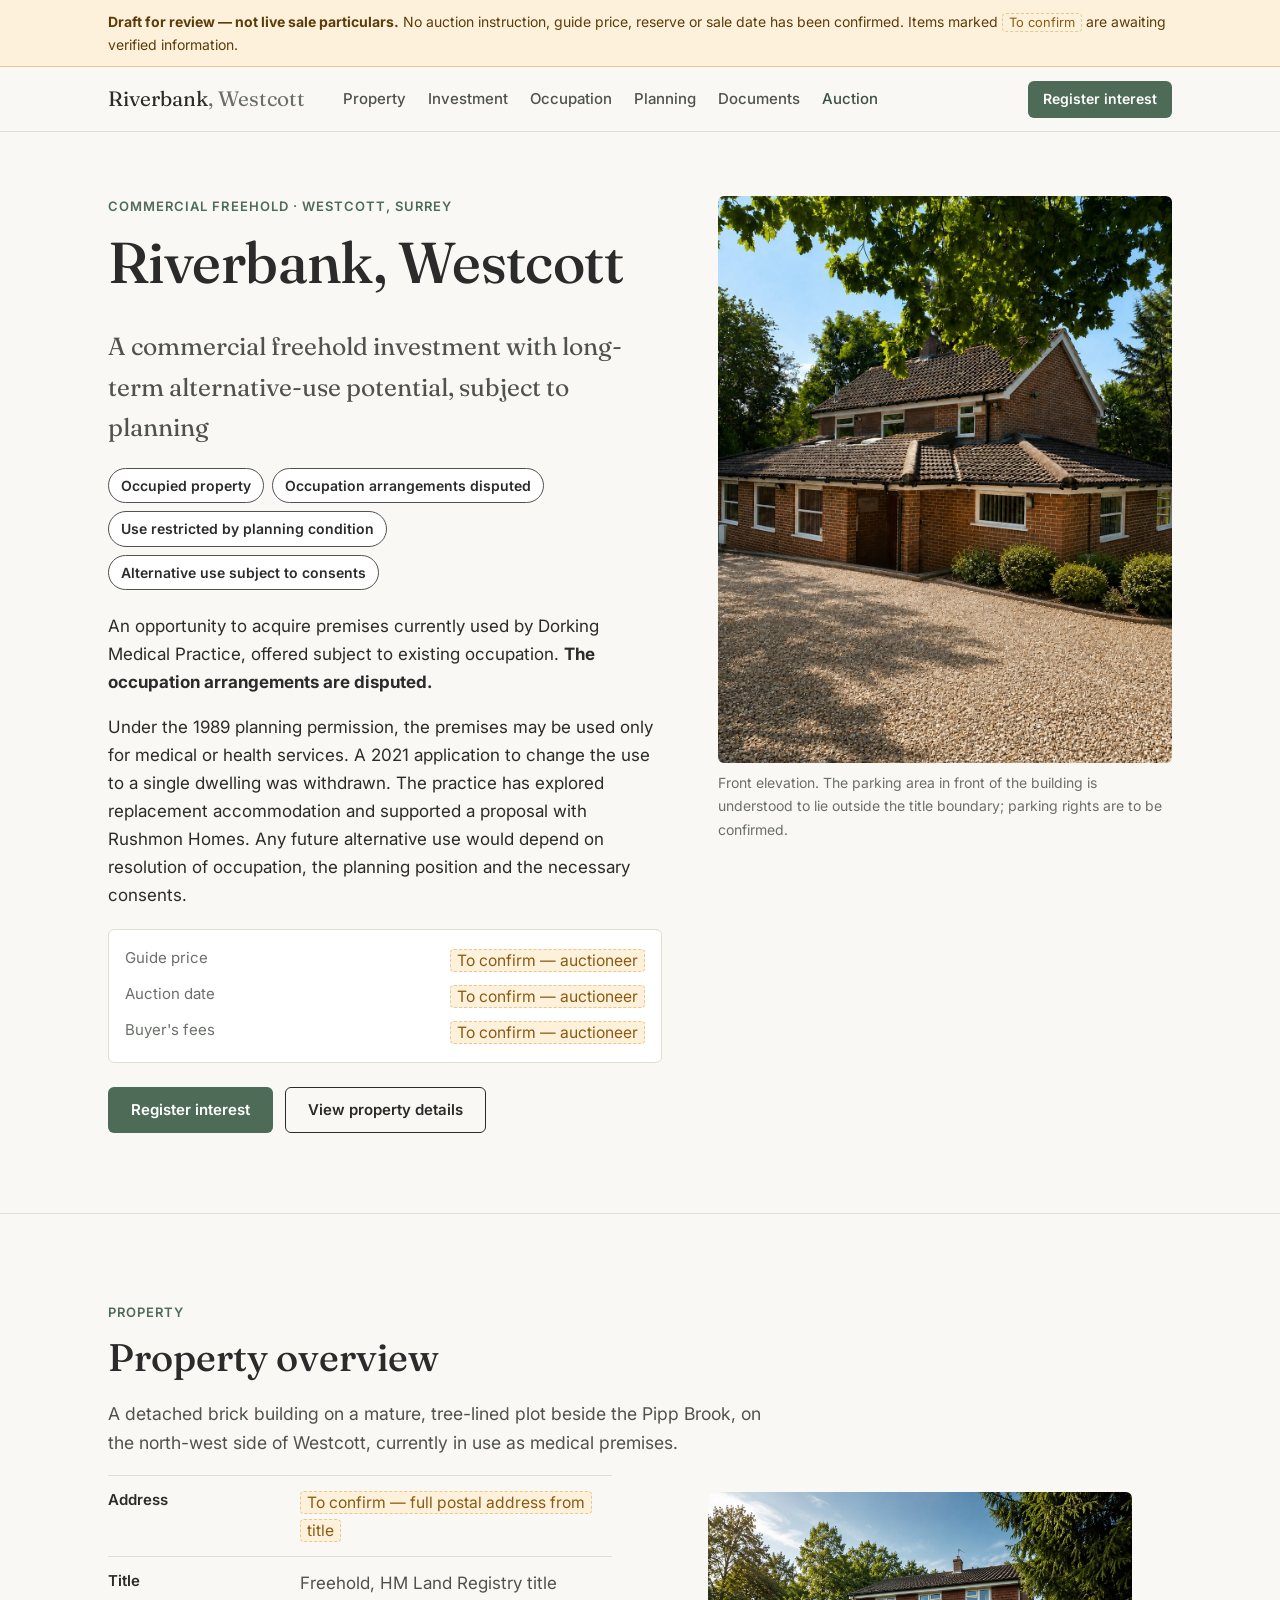
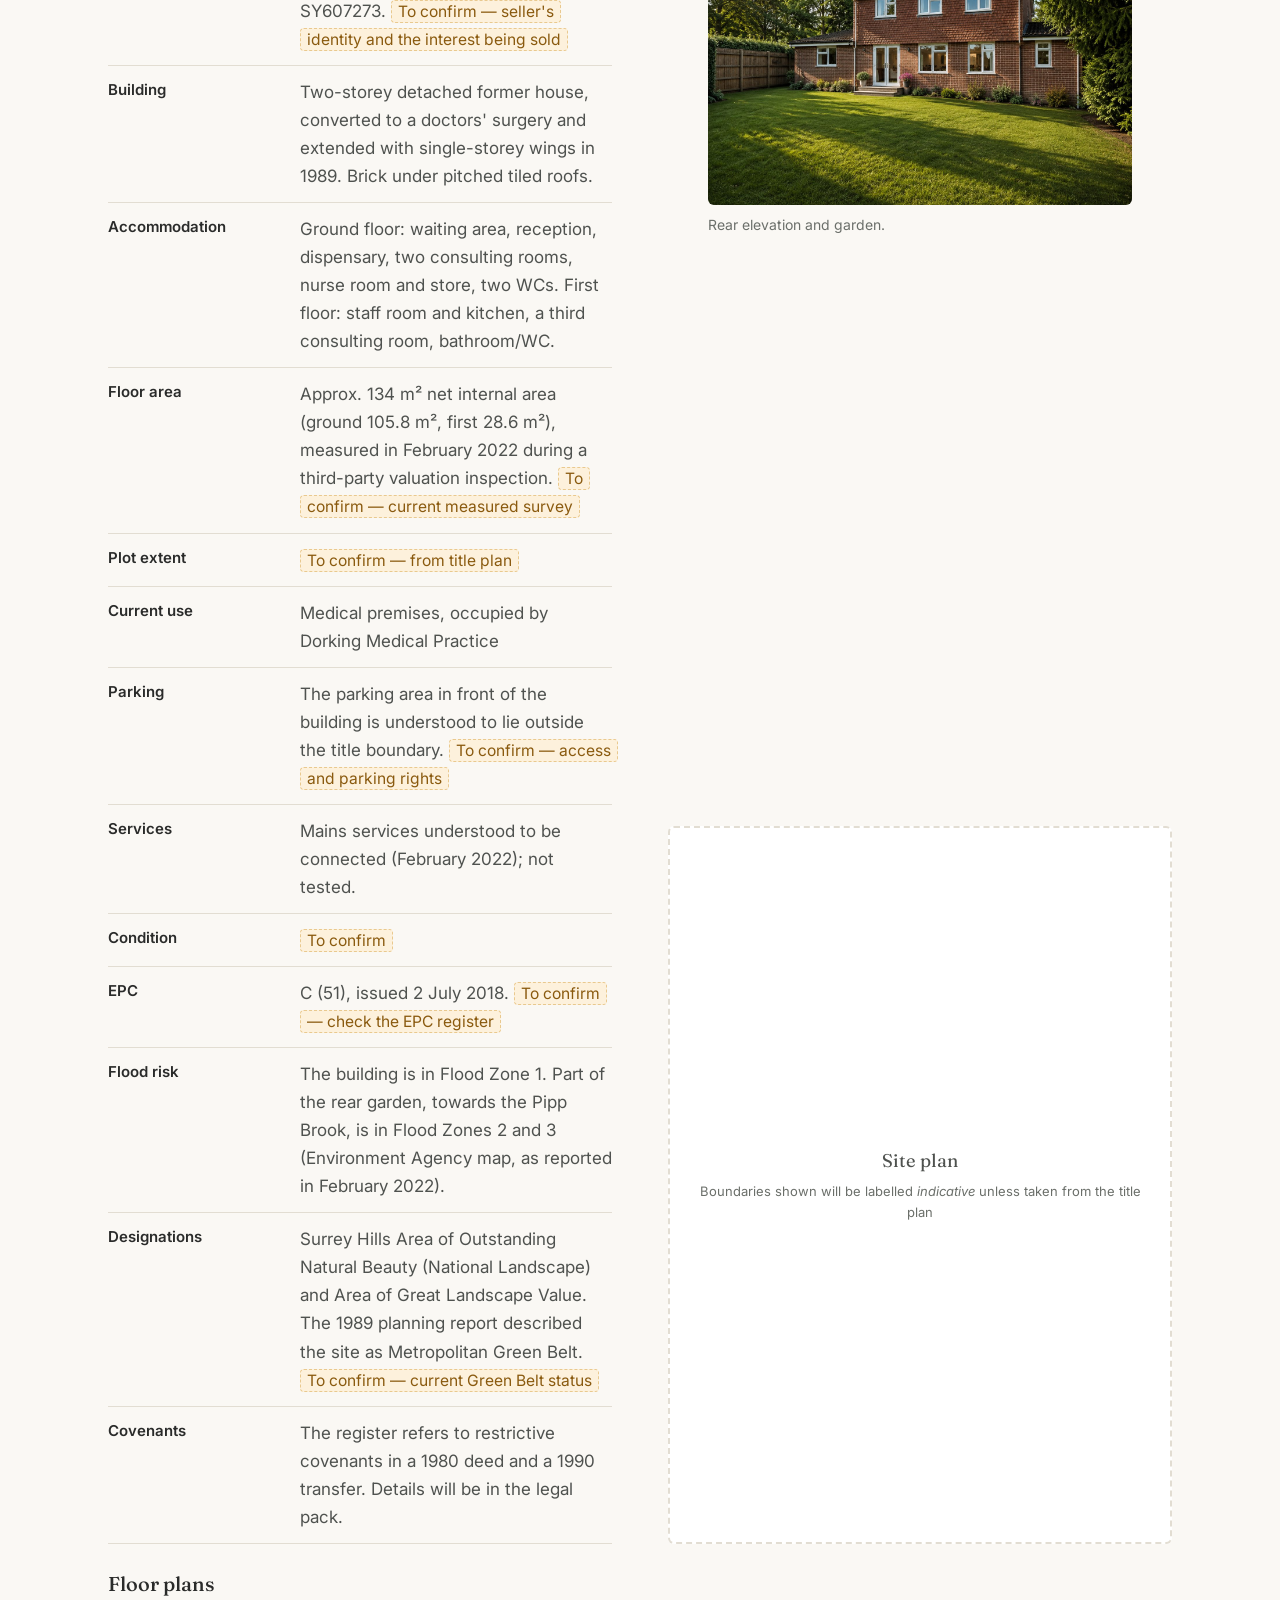
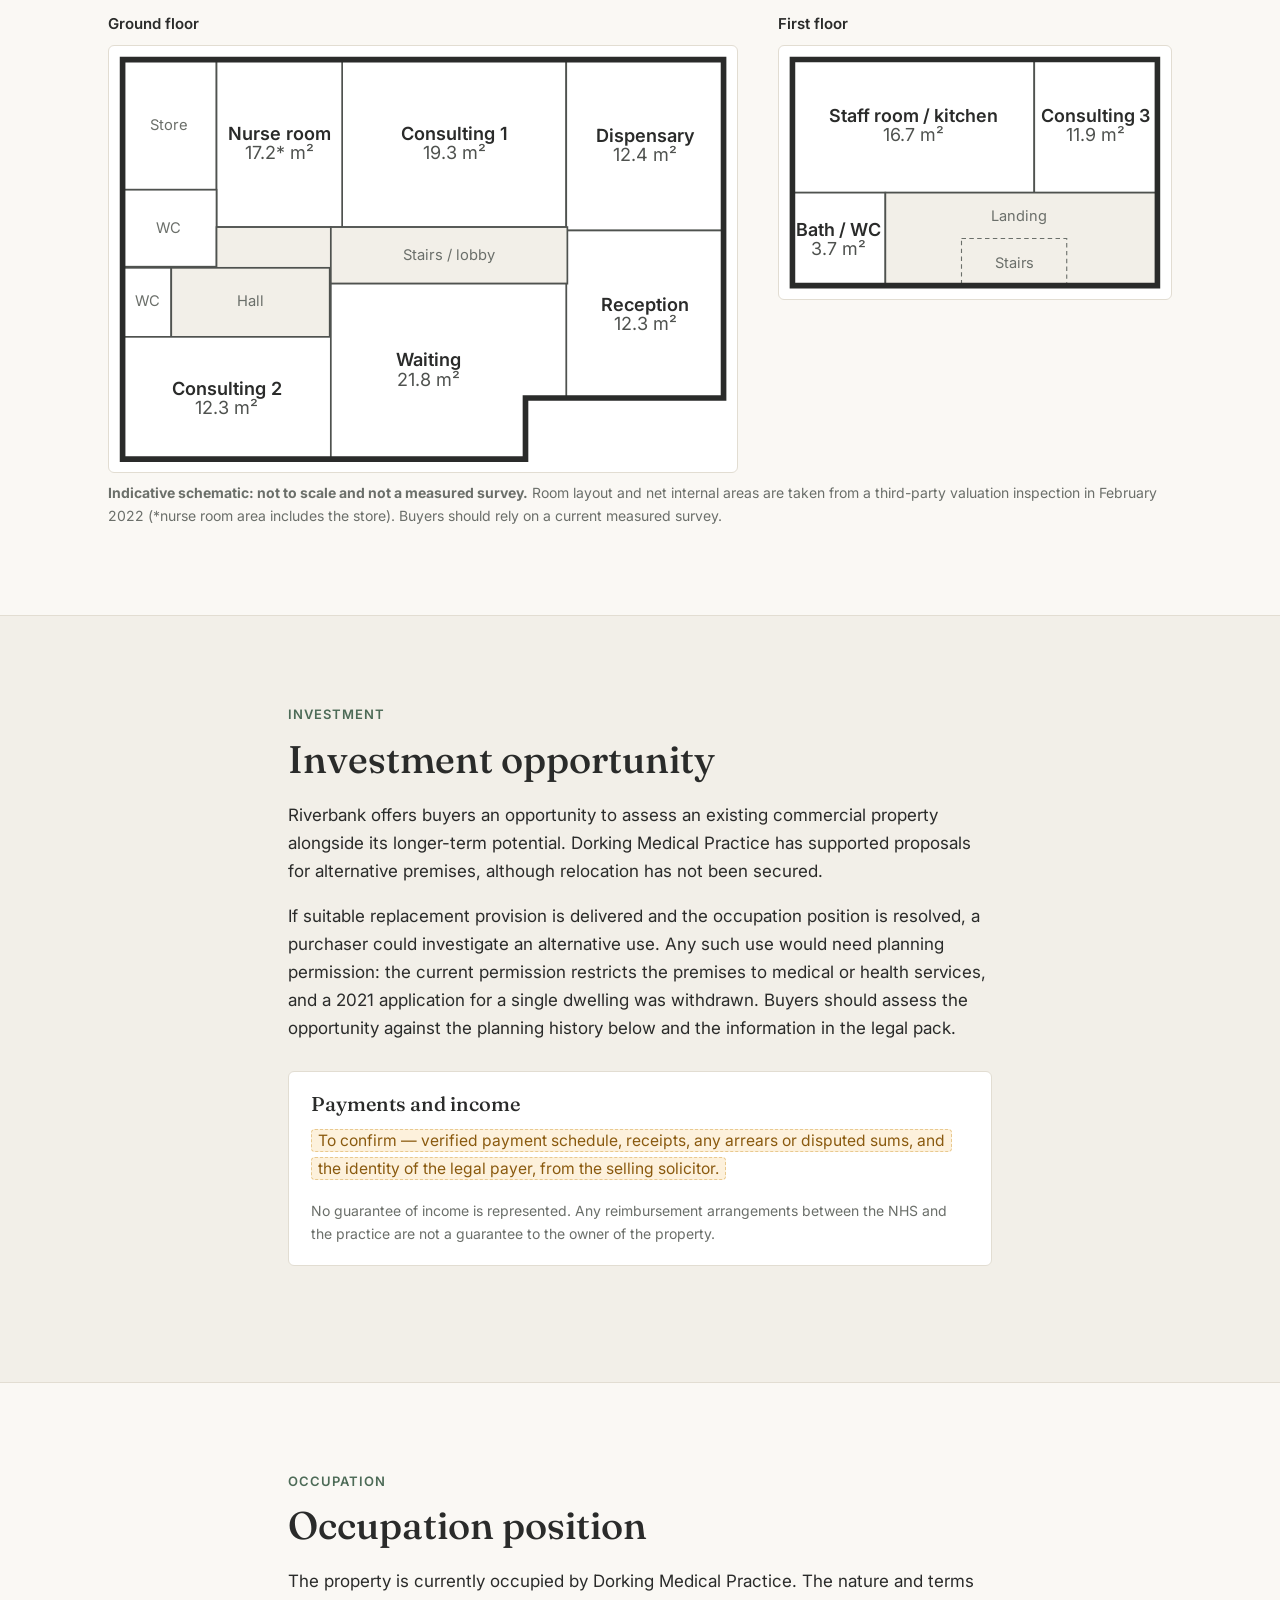
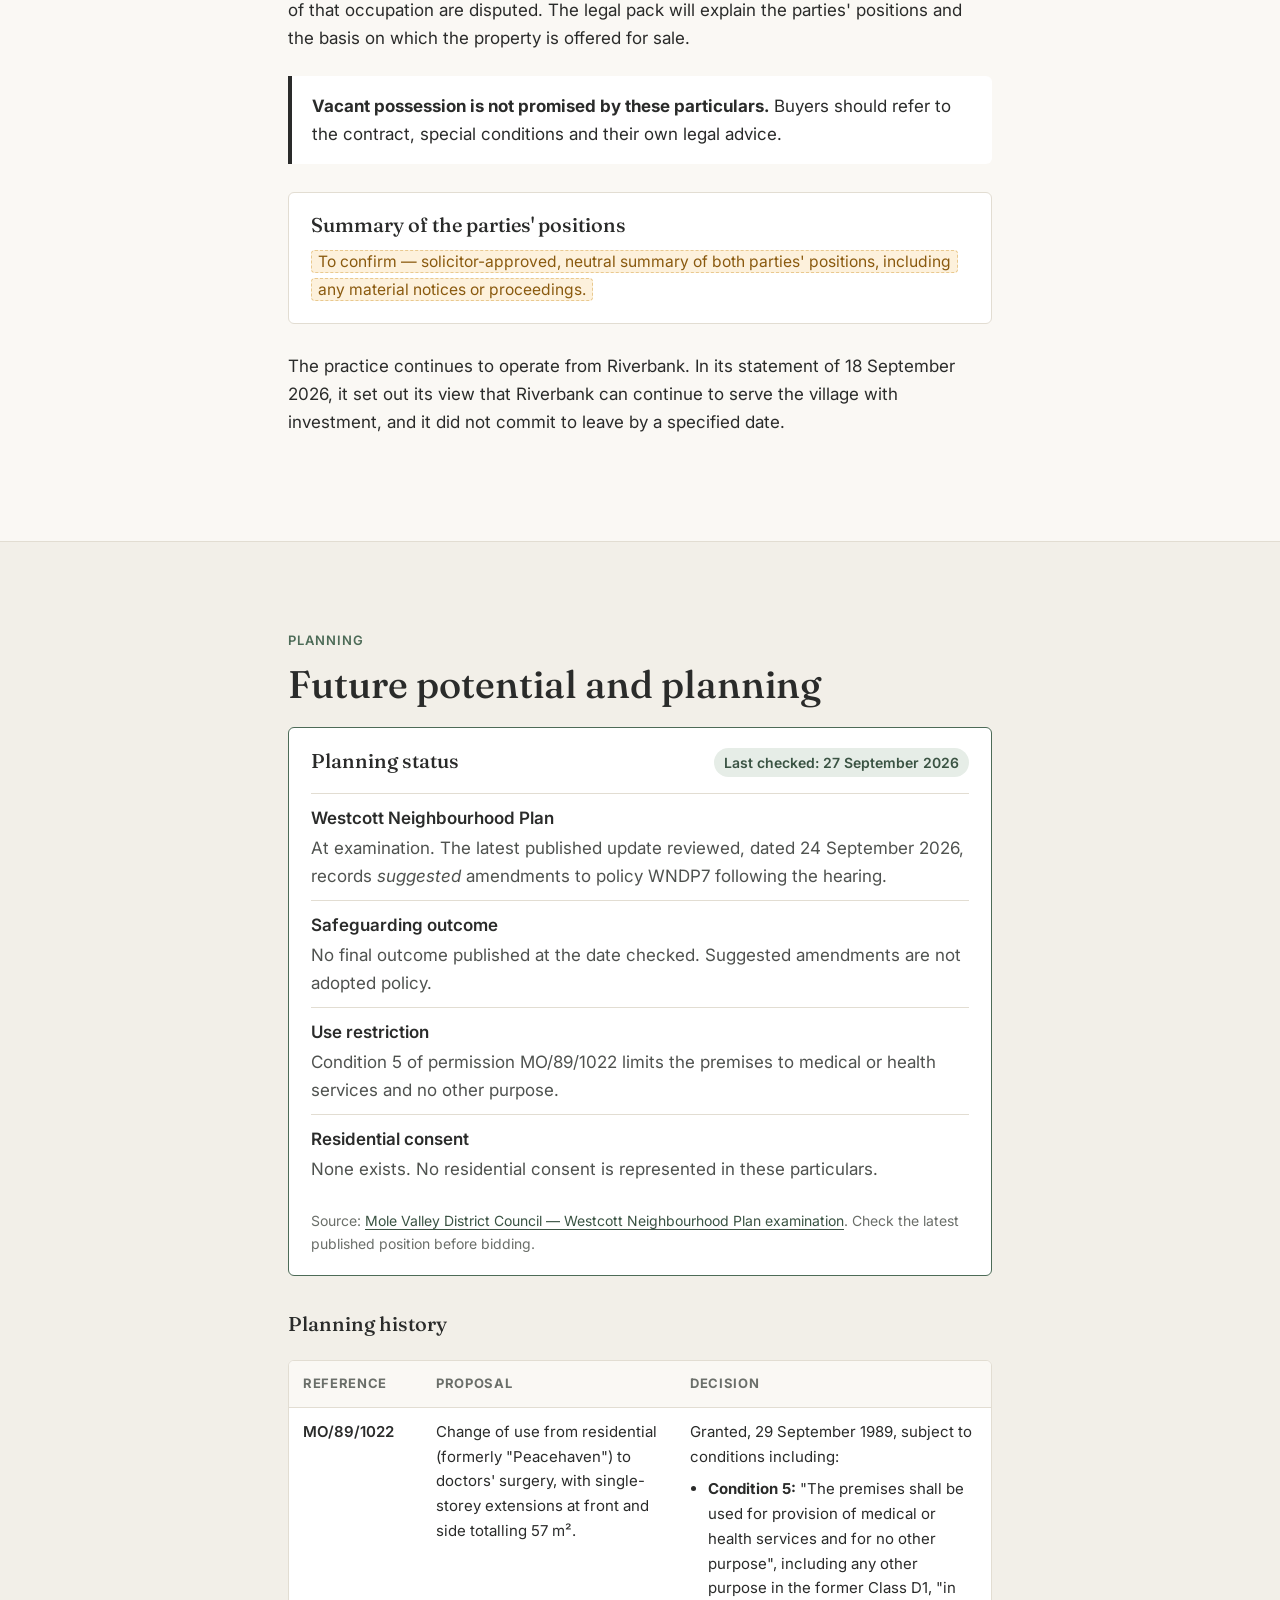
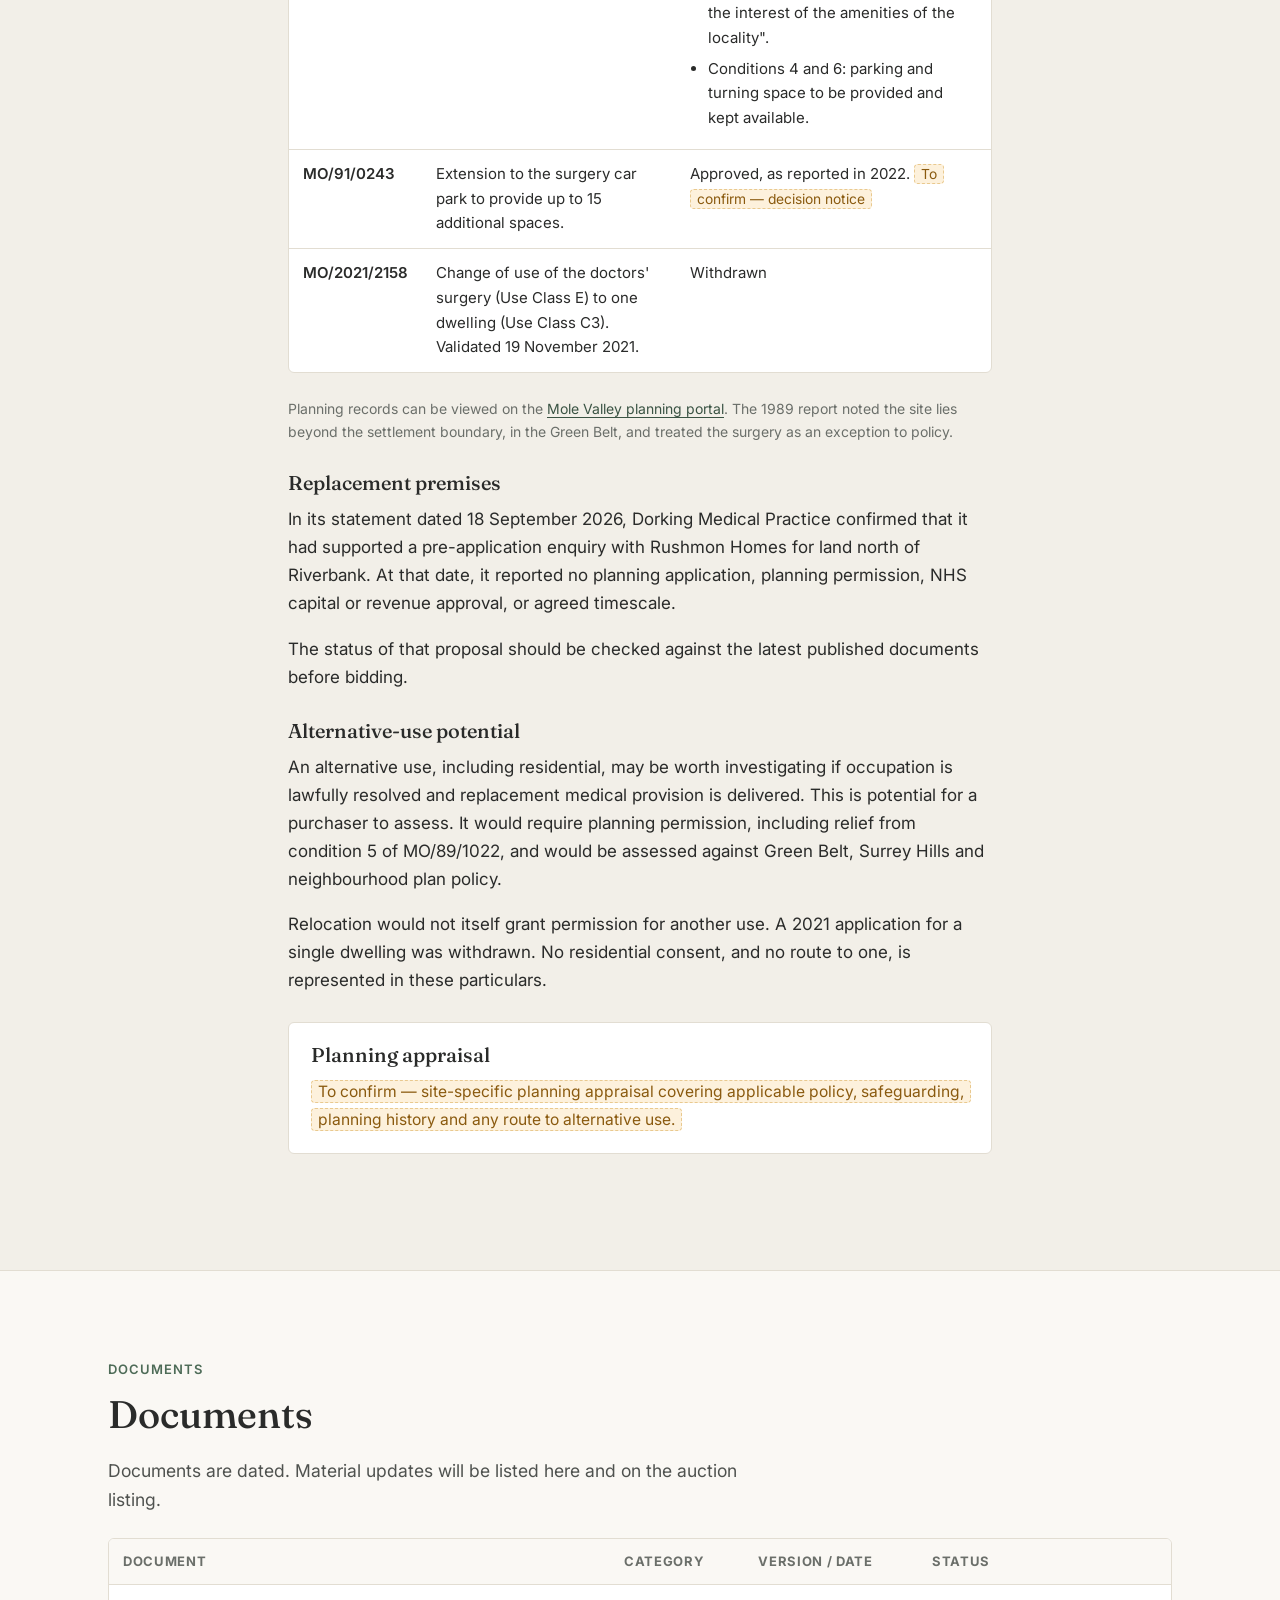
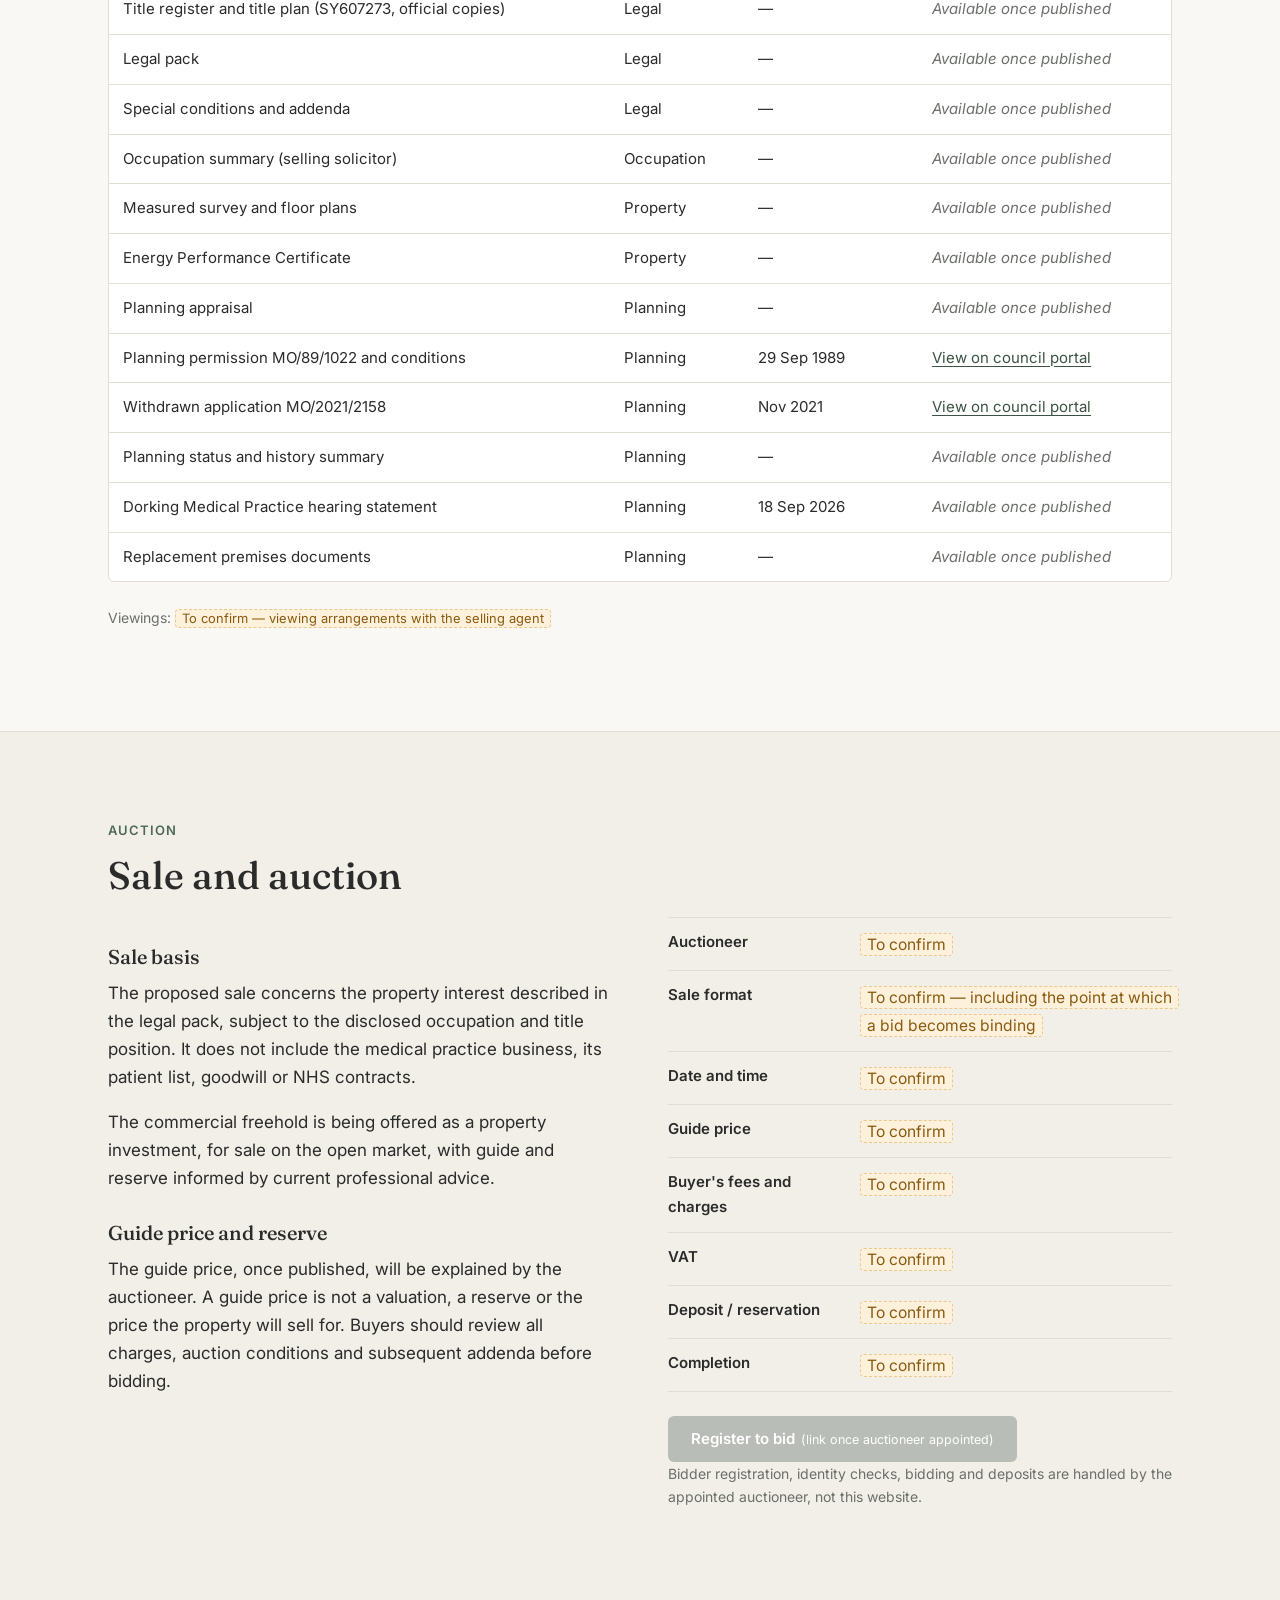
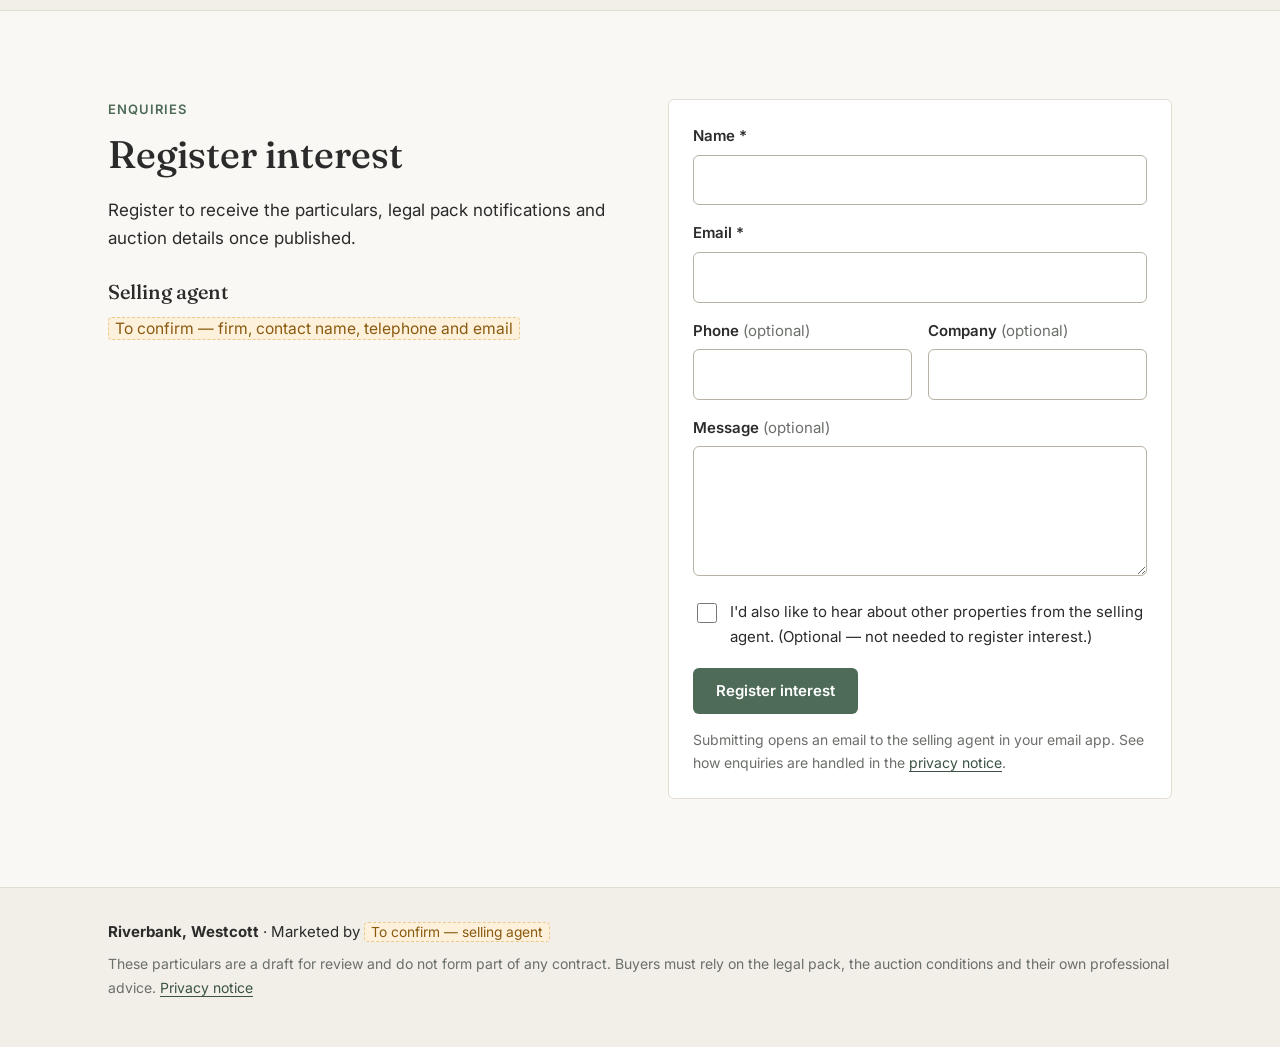
==== commit dc9224ee: "Add planning history, property facts and schematic floor plan Uses the planning records and plans th" ====
--- a/index.html
+++ b/index.html
@@ -6,7 +6,7 @@
   <!-- DRAFT: remove noindex at launch (see README launch checklist). -->
   <meta name="robots" content="noindex, nofollow" />
   <title>Riverbank, Westcott — commercial freehold investment</title>
-  <meta name="description" content="Riverbank, Westcott: an occupied commercial freehold offered as a property investment. Occupation arrangements are disputed; any alternative use is subject to consents." />
+  <meta name="description" content="Riverbank, Westcott: an occupied commercial freehold offered as a property investment. Occupation arrangements are disputed; use is restricted by planning condition and any alternative use is subject to planning." />
   <link rel="preconnect" href="https://fonts.googleapis.com" />
   <link rel="preconnect" href="https://fonts.gstatic.com" crossorigin />
   <link href="https://fonts.googleapis.com/css2?family=Fraunces:opsz,wght@9..144,400;9..144,500&family=Inter:wght@400;500;600&display=swap" rel="stylesheet" />
@@ -50,16 +50,17 @@
         <div class="hero-copy">
           <p class="eyebrow">Commercial freehold · Westcott, Surrey</p>
           <h1>Riverbank, Westcott</h1>
-          <p class="hero-sub">A commercial freehold investment with future residential potential</p>
+          <p class="hero-sub">A commercial freehold investment with long-term alternative-use potential, subject to planning</p>
 
           <ul class="status-chips" aria-label="Key status">
             <li>Occupied property</li>
             <li>Occupation arrangements disputed</li>
+            <li>Use restricted by planning condition</li>
             <li>Alternative use subject to consents</li>
           </ul>
 
           <p>An opportunity to acquire premises currently used by Dorking Medical Practice, offered subject to existing occupation. <strong>The occupation arrangements are disputed.</strong></p>
-          <p>The practice has explored replacement accommodation and supported a proposal with Rushmon Homes. Any future residential use would depend on resolution of occupation, the applicable planning position and the necessary consents.</p>
+          <p>Under the 1989 planning permission, the premises may be used only for medical or health services. A 2021 application to change the use to a single dwelling was withdrawn. The practice has explored replacement accommodation and supported a proposal with Rushmon Homes. Any future alternative use would depend on resolution of occupation, the planning position and the necessary consents.</p>
 
           <dl class="key-terms">
             <div><dt>Guide price</dt><dd><span class="todo">To confirm — auctioneer</span></dd></div>
@@ -75,8 +76,8 @@
 
         <figure class="hero-photo">
           <img src="assets/img/riverbank-front.jpg" width="1086" height="1448"
-               alt="Front of Riverbank: a two-storey brick building with single-storey wings, tiled roofs and a gravel forecourt, shaded by mature trees." />
-          <figcaption>Front elevation and forecourt, as currently used by Dorking Medical Practice.</figcaption>
+               alt="Front of Riverbank: a two-storey brick building with single-storey wings, tiled roofs, with a gravel parking area in front, shaded by mature trees." />
+          <figcaption>Front elevation. The parking area in front of the building is understood to lie outside the title boundary; parking rights are to be confirmed.</figcaption>
         </figure>
       </div>
     </section>
@@ -86,19 +87,24 @@
       <div class="container">
         <p class="eyebrow">Property</p>
         <h2 id="property-h">Property overview</h2>
-        <p class="lede">A detached brick building on a mature, tree-lined plot in Westcott, currently in use as medical premises.</p>
+        <p class="lede">A detached brick building on a mature, tree-lined plot beside the Pipp Brook, on the north-west side of Westcott, currently in use as medical premises.</p>
 
         <div class="two-col">
           <dl class="facts">
             <div><dt>Address</dt><dd><span class="todo">To confirm — full postal address from title</span></dd></div>
-            <div><dt>Interest for sale</dt><dd><span class="todo">To confirm — freehold interest per title and seller's instructions</span></dd></div>
-            <div><dt>Floor area</dt><dd><span class="todo">To confirm — measured survey and measurement basis</span></dd></div>
+            <div><dt>Title</dt><dd>Freehold, HM Land Registry title SY607273. <span class="todo">To confirm — seller's identity and the interest being sold</span></dd></div>
+            <div><dt>Building</dt><dd>Two-storey detached former house, converted to a doctors' surgery and extended with single-storey wings in 1989. Brick under pitched tiled roofs.</dd></div>
+            <div><dt>Accommodation</dt><dd>Ground floor: waiting area, reception, dispensary, two consulting rooms, nurse room and store, two WCs. First floor: staff room and kitchen, a third consulting room, bathroom/WC.</dd></div>
+            <div><dt>Floor area</dt><dd>Approx. 134 m² net internal area (ground 105.8 m², first 28.6 m²), measured in February 2022 during a third-party valuation inspection. <span class="todo">To confirm — current measured survey</span></dd></div>
             <div><dt>Plot extent</dt><dd><span class="todo">To confirm — from title plan</span></dd></div>
             <div><dt>Current use</dt><dd>Medical premises, occupied by Dorking Medical Practice</dd></div>
-            <div><dt>Access &amp; parking</dt><dd><span class="todo">To confirm</span></dd></div>
-            <div><dt>Services</dt><dd><span class="todo">To confirm</span></dd></div>
+            <div><dt>Parking</dt><dd>The parking area in front of the building is understood to lie outside the title boundary. <span class="todo">To confirm — access and parking rights</span></dd></div>
+            <div><dt>Services</dt><dd>Mains services understood to be connected (February 2022); not tested.</dd></div>
             <div><dt>Condition</dt><dd><span class="todo">To confirm</span></dd></div>
-            <div><dt>EPC</dt><dd><span class="todo">To confirm — rating and certificate</span></dd></div>
+            <div><dt>EPC</dt><dd>C (51), issued 2 July 2018. <span class="todo">To confirm — check the EPC register</span></dd></div>
+            <div><dt>Flood risk</dt><dd>The building is in Flood Zone 1. Part of the rear garden, towards the Pipp Brook, is in Flood Zones 2 and 3 (Environment Agency map, as reported in February 2022).</dd></div>
+            <div><dt>Designations</dt><dd>Surrey Hills Area of Outstanding Natural Beauty (National Landscape) and Area of Great Landscape Value. The 1989 planning report described the site as Metropolitan Green Belt. <span class="todo">To confirm — current Green Belt status</span></dd></div>
+            <div><dt>Covenants</dt><dd>The register refers to restrictive covenants in a 1980 deed and a 1990 transfer. Details will be in the legal pack.</dd></div>
           </dl>
 
           <div class="gallery">
@@ -107,16 +113,62 @@
                    alt="Rear of Riverbank: brick and tile-hung elevation with French doors opening onto a lawn bordered by fencing and trees." />
               <figcaption>Rear elevation and garden.</figcaption>
             </figure>
-            <div class="slot" role="img" aria-label="Placeholder for floor plans">
-              <span>Floor plans</span>
-              <small>Measured plans to be added (<code>assets/img/floor-plan-ground.jpg</code>)</small>
-            </div>
             <div class="slot" role="img" aria-label="Placeholder for site plan">
               <span>Site plan</span>
               <small>Boundaries shown will be labelled <em>indicative</em> unless taken from the title plan</small>
             </div>
           </div>
         </div>
+
+        <h3 id="floor-plans">Floor plans</h3>
+        <figure class="floorplan">
+          <div class="plan-grid">
+            <div>
+              <p class="plan-title">Ground floor</p>
+              <svg class="plan" viewBox="0 0 555 377" role="img" aria-labelledby="plan-gf plan-gf-d">
+<title id="plan-gf">Ground floor (indicative schematic)</title><desc id="plan-gf-d">Indicative schematic of the ground floor: waiting area, reception, dispensary, two consulting rooms, nurse room and store, two WCs, hall, stairs and lobby. Areas are net internal areas measured in February 2022.</desc>
+<g transform="translate(12 12)">
+<rect class="room" x="0" y="0" width="83" height="115"/>
+<rect class="room" x="83" y="0" width="112" height="148"/>
+<rect class="room" x="194" y="0" width="198" height="148"/>
+<rect class="room" x="392" y="0" width="138" height="151"/>
+<rect class="room" x="392" y="151" width="138" height="148"/>
+<rect class="room" x="0" y="115" width="83" height="68"/>
+<rect class="room" x="0" y="184" width="43" height="61"/>
+<rect class="circ" x="83" y="148" width="101" height="36"/><rect class="circ" x="43" y="184" width="140" height="61"/>
+<rect class="circ" x="184" y="148" width="209" height="50"/>
+<rect class="room" x="0" y="245" width="184" height="108"/>
+<polygon class="room" points="184,198 392,198 392,299 356,299 356,353 184,353"/><text x="270" y="271">Waiting</text><text class="area" x="270" y="288">21.8 m²</text>
+<text class="minor" x="41" y="62">Store</text>
+<text x="139" y="71">Nurse room</text><text class="area" x="139" y="88">17.2* m²</text>
+<text x="293" y="71">Consulting 1</text><text class="area" x="293" y="88">19.3 m²</text>
+<text x="462" y="73">Dispensary</text><text class="area" x="462" y="90">12.4 m²</text>
+<text x="462" y="222">Reception</text><text class="area" x="462" y="239">12.3 m²</text>
+<text class="minor" x="41" y="153">WC</text>
+<text class="minor" x="22" y="218">WC</text>
+<text class="minor" x="113" y="218">Hall</text>
+<text class="minor" x="288" y="177">Stairs / lobby</text>
+<text x="92" y="296">Consulting 2</text><text class="area" x="92" y="313">12.3 m²</text>
+<polygon class="outline" points="0,0 531,0 531,299 356,299 356,353 0,353"/></g></svg>
+            </div>
+            <div>
+              <p class="plan-title">First floor</p>
+              <svg class="plan" viewBox="0 0 350 226" role="img" aria-labelledby="plan-ff plan-ff-d">
+<title id="plan-ff">First floor (indicative schematic)</title><desc id="plan-ff-d">Indicative schematic of the first floor: staff room and kitchen, third consulting room, bathroom and WC, landing and stairs. Areas are net internal areas measured in February 2022.</desc>
+<g transform="translate(12 12)">
+<rect class="room" x="0" y="0" width="216" height="119"/>
+<rect class="room" x="216" y="0" width="110" height="119"/>
+<rect class="room" x="0" y="119" width="83" height="84"/>
+<rect class="circ" x="83" y="119" width="243" height="84"/>
+<rect class="stairs" x="151" y="160" width="94" height="42"/><text class="minor" x="198" y="186">Stairs</text><text class="minor" x="202" y="144">Landing</text>
+<text x="108" y="56">Staff room / kitchen</text><text class="area" x="108" y="73">16.7 m²</text>
+<text x="271" y="56">Consulting 3</text><text class="area" x="271" y="73">11.9 m²</text>
+<text x="41" y="158">Bath / WC</text><text class="area" x="41" y="175">3.7 m²</text>
+<polygon class="outline" points="0,0 326,0 326,202 0,202"/></g></svg>
+            </div>
+          </div>
+          <figcaption><strong>Indicative schematic: not to scale and not a measured survey.</strong> Room layout and net internal areas are taken from a third-party valuation inspection in February 2022 (*nurse room area includes the store). Buyers should rely on a current measured survey.</figcaption>
+        </figure>
       </div>
     </section>
 
@@ -126,7 +178,7 @@
         <p class="eyebrow">Investment</p>
         <h2 id="investment-h">Investment opportunity</h2>
         <p>Riverbank offers buyers an opportunity to assess an existing commercial property alongside its longer-term potential. Dorking Medical Practice has supported proposals for alternative premises, although relocation has not been secured.</p>
-        <p>If suitable replacement provision is delivered and the occupation position is resolved, a purchaser could investigate residential conversion or another appropriate use. Buyers should assess the opportunity against the current planning position and the information in the legal pack.</p>
+        <p>If suitable replacement provision is delivered and the occupation position is resolved, a purchaser could investigate an alternative use. Any such use would need planning permission: the current permission restricts the premises to medical or health services, and a 2021 application for a single dwelling was withdrawn. Buyers should assess the opportunity against the planning history below and the information in the legal pack.</p>
 
         <div class="panel">
           <h3>Payments and income</h3>
@@ -170,18 +222,52 @@
           <dl>
             <div><dt>Westcott Neighbourhood Plan</dt><dd>At examination. The latest published update reviewed, dated 24 September 2026, records <em>suggested</em> amendments to policy WNDP7 following the hearing.</dd></div>
             <div><dt>Safeguarding outcome</dt><dd>No final outcome published at the date checked. Suggested amendments are not adopted policy.</dd></div>
+            <div><dt>Use restriction</dt><dd>Condition 5 of permission MO/89/1022 limits the premises to medical or health services and no other purpose.</dd></div>
             <div><dt>Residential consent</dt><dd>None exists. No residential consent is represented in these particulars.</dd></div>
           </dl>
           <p class="note">Source: <a href="https://www.molevalley.gov.uk/planning-building/neighbourhood-planning/westcott-neighbourhood-plan-examination/" rel="noopener">Mole Valley District Council — Westcott Neighbourhood Plan examination</a>. Check the latest published position before bidding.</p>
         </aside>
 
+
+        <h3>Planning history</h3>
+        <div class="table-wrap">
+          <table class="docs history">
+            <thead>
+              <tr><th scope="col">Reference</th><th scope="col">Proposal</th><th scope="col">Decision</th></tr>
+            </thead>
+            <tbody>
+              <tr>
+                <td>MO/89/1022</td>
+                <td>Change of use from residential (formerly "Peacehaven") to doctors' surgery, with single-storey extensions at front and side totalling 57 m².</td>
+                <td>Granted, 29 September 1989, subject to conditions including:
+                  <ul class="conditions">
+                    <li><strong>Condition 5:</strong> "The premises shall be used for provision of medical or health services and for no other purpose", including any other purpose in the former Class D1, "in the interest of the amenities of the locality".</li>
+                    <li>Conditions 4 and 6: parking and turning space to be provided and kept available.</li>
+                  </ul>
+                </td>
+              </tr>
+              <tr>
+                <td>MO/91/0243</td>
+                <td>Extension to the surgery car park to provide up to 15 additional spaces.</td>
+                <td>Approved, as reported in 2022. <span class="todo">To confirm — decision notice</span></td>
+              </tr>
+              <tr>
+                <td>MO/2021/2158</td>
+                <td>Change of use of the doctors' surgery (Use Class E) to one dwelling (Use Class C3). Validated 19 November 2021.</td>
+                <td>Withdrawn</td>
+              </tr>
+            </tbody>
+          </table>
+        </div>
+        <p class="note">Planning records can be viewed on the <a href="https://www.molevalley.gov.uk/planning-building" rel="noopener">Mole Valley planning portal</a>. The 1989 report noted the site lies beyond the settlement boundary, in the Green Belt, and treated the surgery as an exception to policy.</p>
+
         <h3>Replacement premises</h3>
         <p>In its statement dated 18 September 2026, Dorking Medical Practice confirmed that it had supported a pre-application enquiry with Rushmon Homes for land north of Riverbank. At that date, it reported no planning application, planning permission, NHS capital or revenue approval, or agreed timescale.</p>
         <p>The status of that proposal should be checked against the latest published documents before bidding.</p>
 
-        <h3>Residential potential</h3>
-        <p>Future residential use may be worth investigating if occupation is lawfully resolved and replacement medical provision is delivered. This is potential for a purchaser to assess, subject to planning and other necessary consents.</p>
-        <p>Relocation would not itself grant permission for residential use. No residential consent is represented as existing in these particulars.</p>
+        <h3>Alternative-use potential</h3>
+        <p>An alternative use, including residential, may be worth investigating if occupation is lawfully resolved and replacement medical provision is delivered. This is potential for a purchaser to assess. It would require planning permission, including relief from condition 5 of MO/89/1022, and would be assessed against Green Belt, Surrey Hills and neighbourhood plan policy.</p>
+        <p>Relocation would not itself grant permission for another use. A 2021 application for a single dwelling was withdrawn. No residential consent, and no route to one, is represented in these particulars.</p>
 
         <div class="panel">
           <h3>Planning appraisal</h3>
@@ -205,14 +291,16 @@
             <tbody>
               <!-- To publish: add the file to docs/ and replace the status cell with
                    <a href="docs/filename.pdf" download>Download PDF</a> -->
-              <tr><td>Title register and title plan</td><td>Legal</td><td>—</td><td class="pending">Available once published</td></tr>
+              <tr><td>Title register and title plan (SY607273, official copies)</td><td>Legal</td><td>—</td><td class="pending">Available once published</td></tr>
               <tr><td>Legal pack</td><td>Legal</td><td>—</td><td class="pending">Available once published</td></tr>
               <tr><td>Special conditions and addenda</td><td>Legal</td><td>—</td><td class="pending">Available once published</td></tr>
               <tr><td>Occupation summary (selling solicitor)</td><td>Occupation</td><td>—</td><td class="pending">Available once published</td></tr>
               <tr><td>Measured survey and floor plans</td><td>Property</td><td>—</td><td class="pending">Available once published</td></tr>
               <tr><td>Energy Performance Certificate</td><td>Property</td><td>—</td><td class="pending">Available once published</td></tr>
               <tr><td>Planning appraisal</td><td>Planning</td><td>—</td><td class="pending">Available once published</td></tr>
-              <tr><td>Planning status and history</td><td>Planning</td><td>—</td><td class="pending">Available once published</td></tr>
+              <tr><td>Planning permission MO/89/1022 and conditions</td><td>Planning</td><td>29 Sep 1989</td><td><a href="https://www.molevalley.gov.uk/planning-building" rel="noopener">View on council portal</a></td></tr>
+              <tr><td>Withdrawn application MO/2021/2158</td><td>Planning</td><td>Nov 2021</td><td><a href="https://www.molevalley.gov.uk/planning-building" rel="noopener">View on council portal</a></td></tr>
+              <tr><td>Planning status and history summary</td><td>Planning</td><td>—</td><td class="pending">Available once published</td></tr>
               <tr><td>Dorking Medical Practice hearing statement</td><td>Planning</td><td>18 Sep 2026</td><td class="pending">Available once published</td></tr>
               <tr><td>Replacement premises documents</td><td>Planning</td><td>—</td><td class="pending">Available once published</td></tr>
             </tbody>
--- a/assets/style.css
+++ b/assets/style.css
@@ -255,3 +255,22 @@
 /* ---------- Simple page (privacy) ---------- */
 .page { padding: 48px 0 72px; }
 .page h2 { font-size: 1.4rem; margin-top: 1.6em; }
+
+/* ---------- Schematic floor plans ---------- */
+.floorplan { margin: 16px 0 0; }
+.plan-grid { display: grid; gap: 24px; align-items: start; }
+@media (min-width: 900px) { .plan-grid { grid-template-columns: 1.6fr 1fr; gap: 40px; } }
+.plan-title { font-weight: 600; font-size: 15px; margin: 0 0 8px; }
+.plan { width: 100%; height: auto; display: block; background: var(--surface); border: 1px solid var(--line); border-radius: var(--radius); }
+.plan .room { fill: var(--surface); stroke: var(--ink-soft); stroke-width: 1.5; }
+.plan .circ { fill: var(--bg-alt); stroke: var(--ink-soft); stroke-width: 1.5; }
+.plan .stairs { fill: none; stroke: var(--muted); stroke-width: 1; stroke-dasharray: 4 3; }
+.plan .outline { fill: none; stroke: var(--ink); stroke-width: 5; stroke-linejoin: miter; }
+.plan text { font: 600 16px var(--sans); fill: var(--ink); text-anchor: middle; }
+.plan text.area { font-weight: 400; fill: var(--ink-soft); }
+.plan text.minor { font-weight: 400; font-size: 13px; fill: var(--muted); }
+
+/* ---------- Planning history ---------- */
+.history td:first-child { white-space: nowrap; font-weight: 600; }
+.conditions { margin: 8px 0 0; padding-left: 18px; }
+.conditions li { margin-bottom: 6px; }
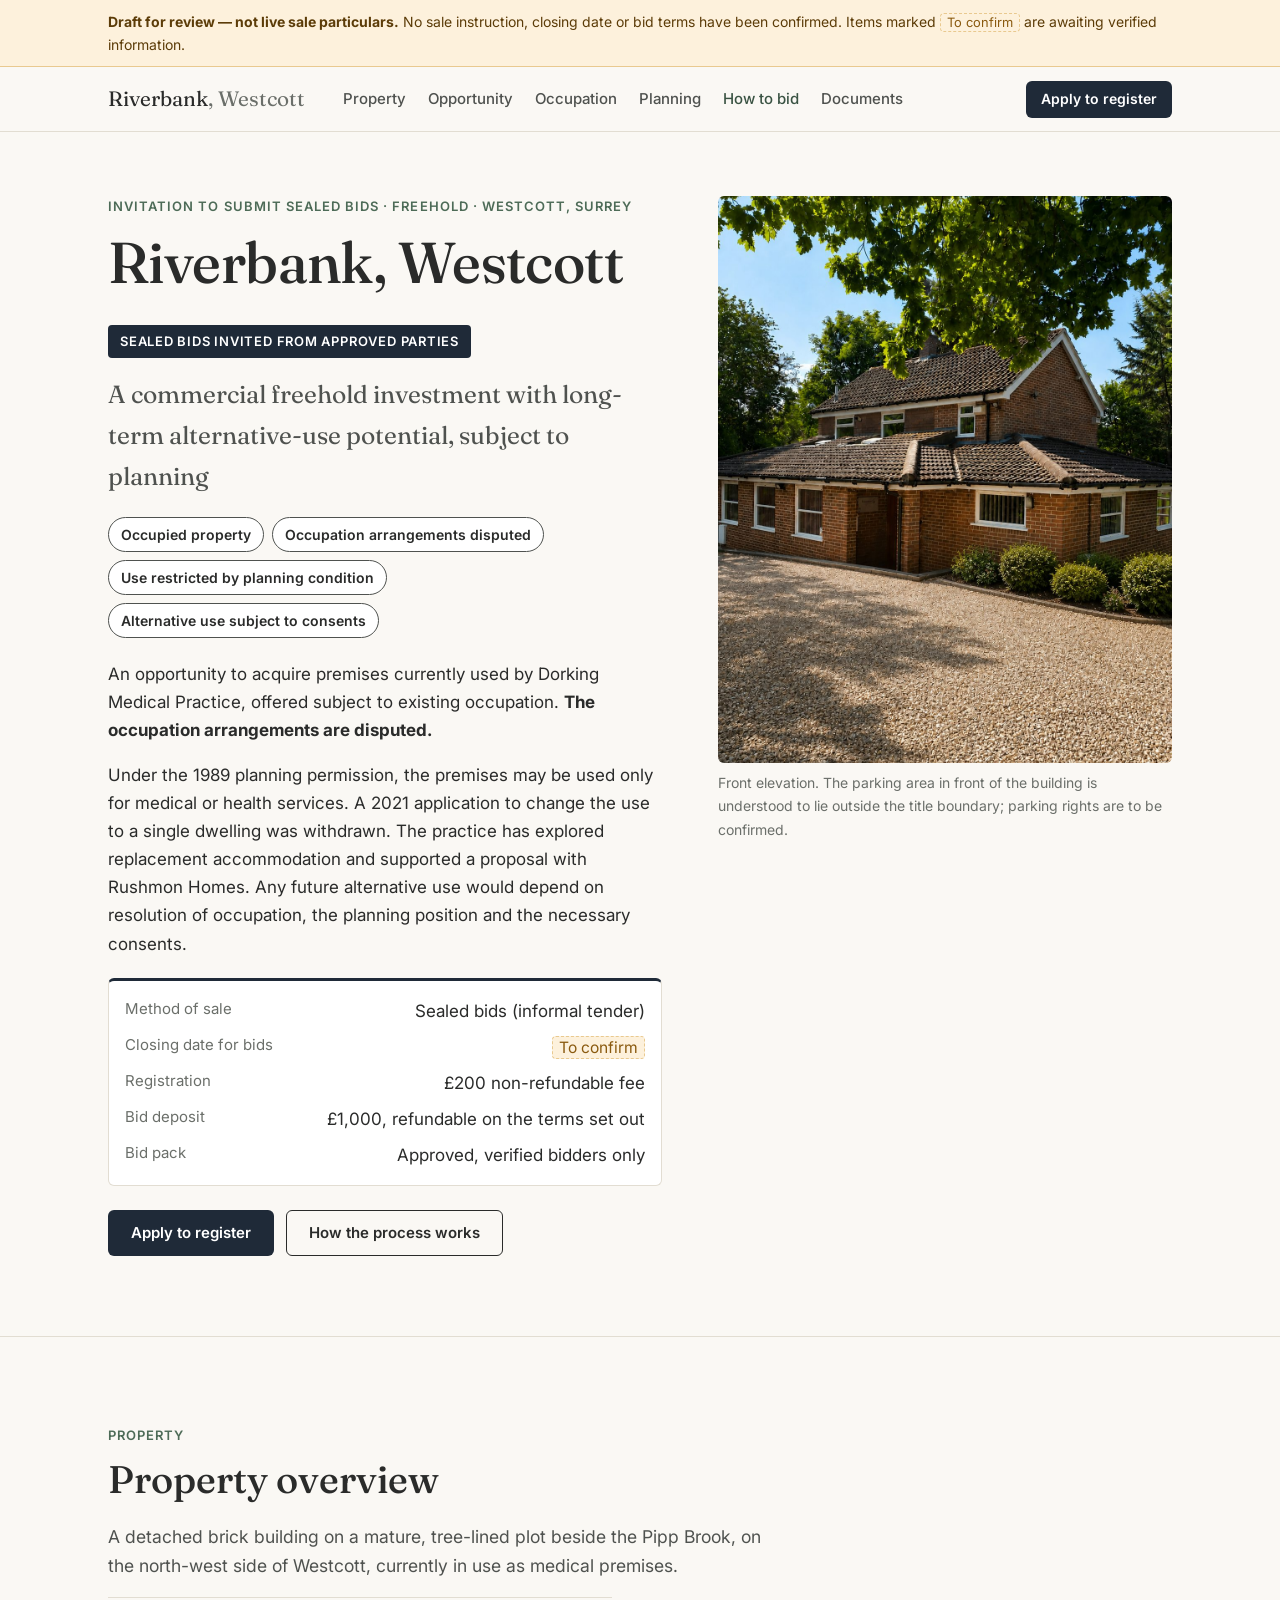
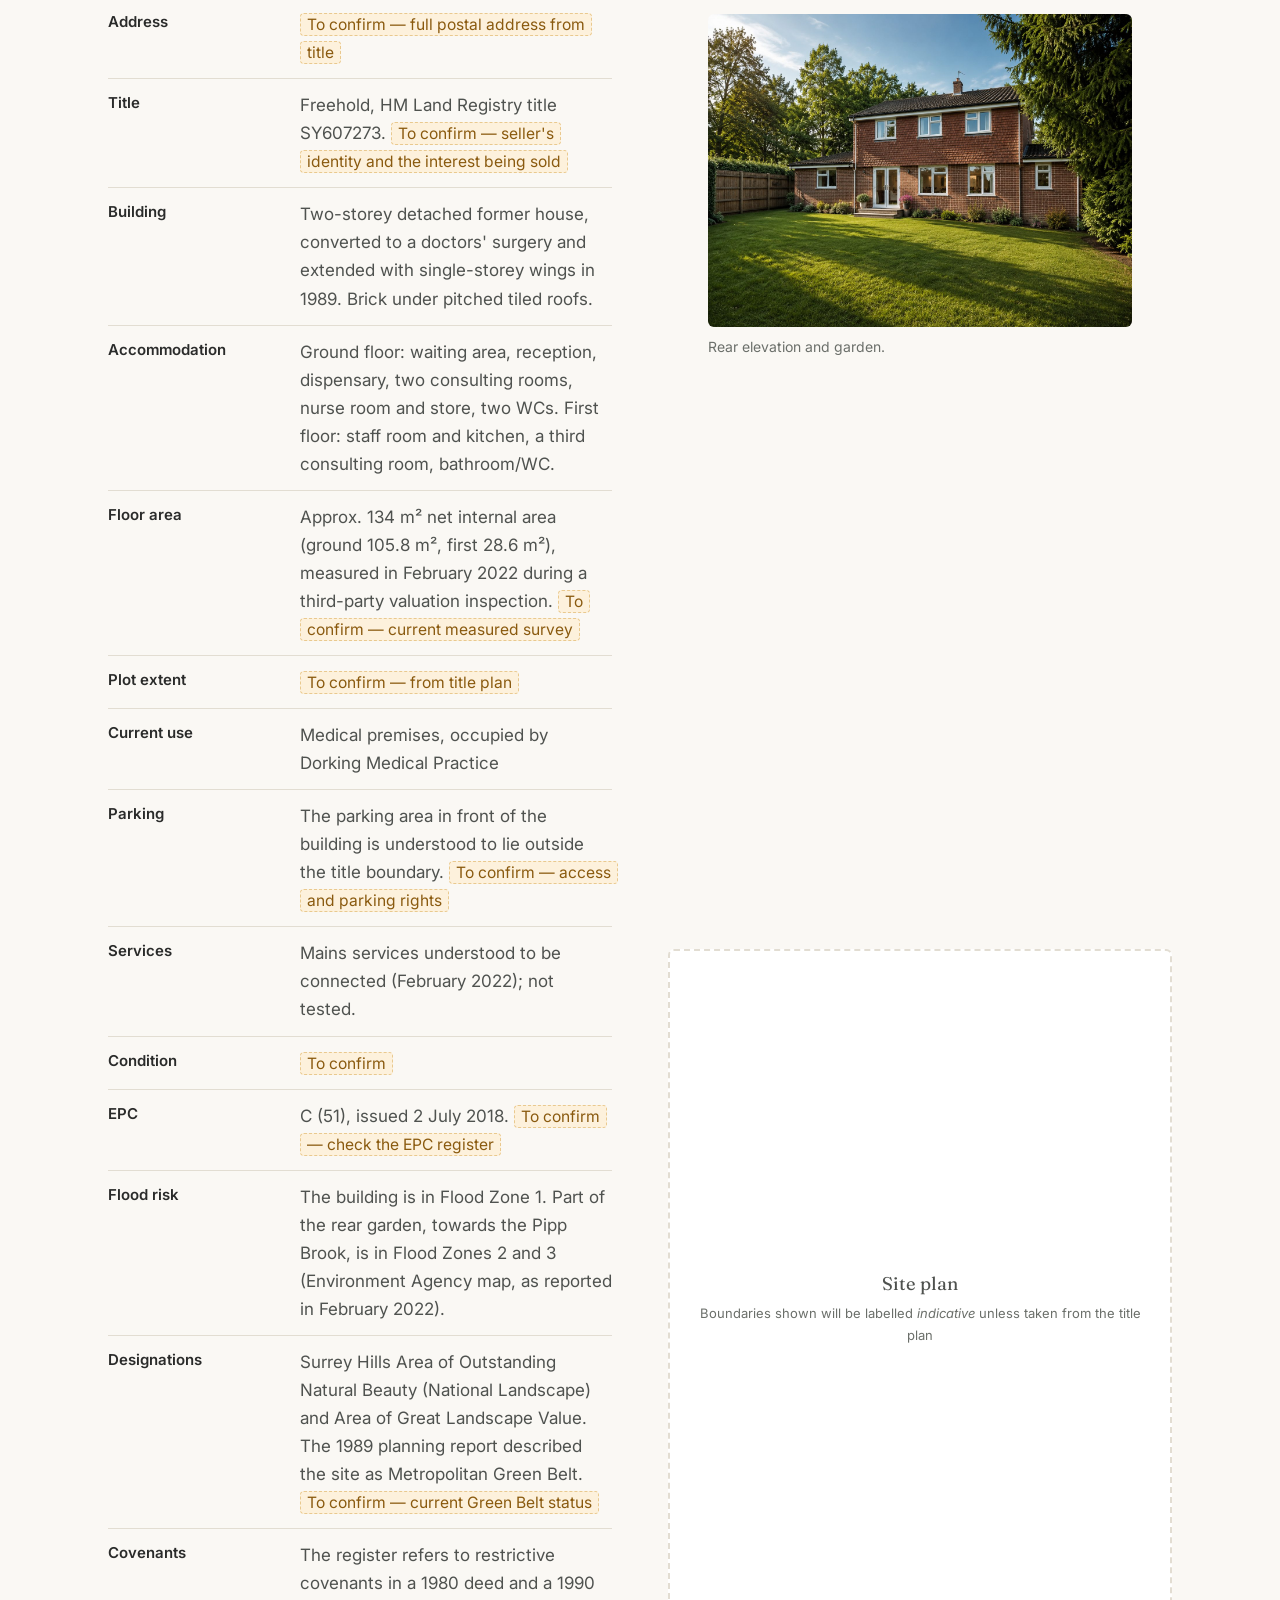
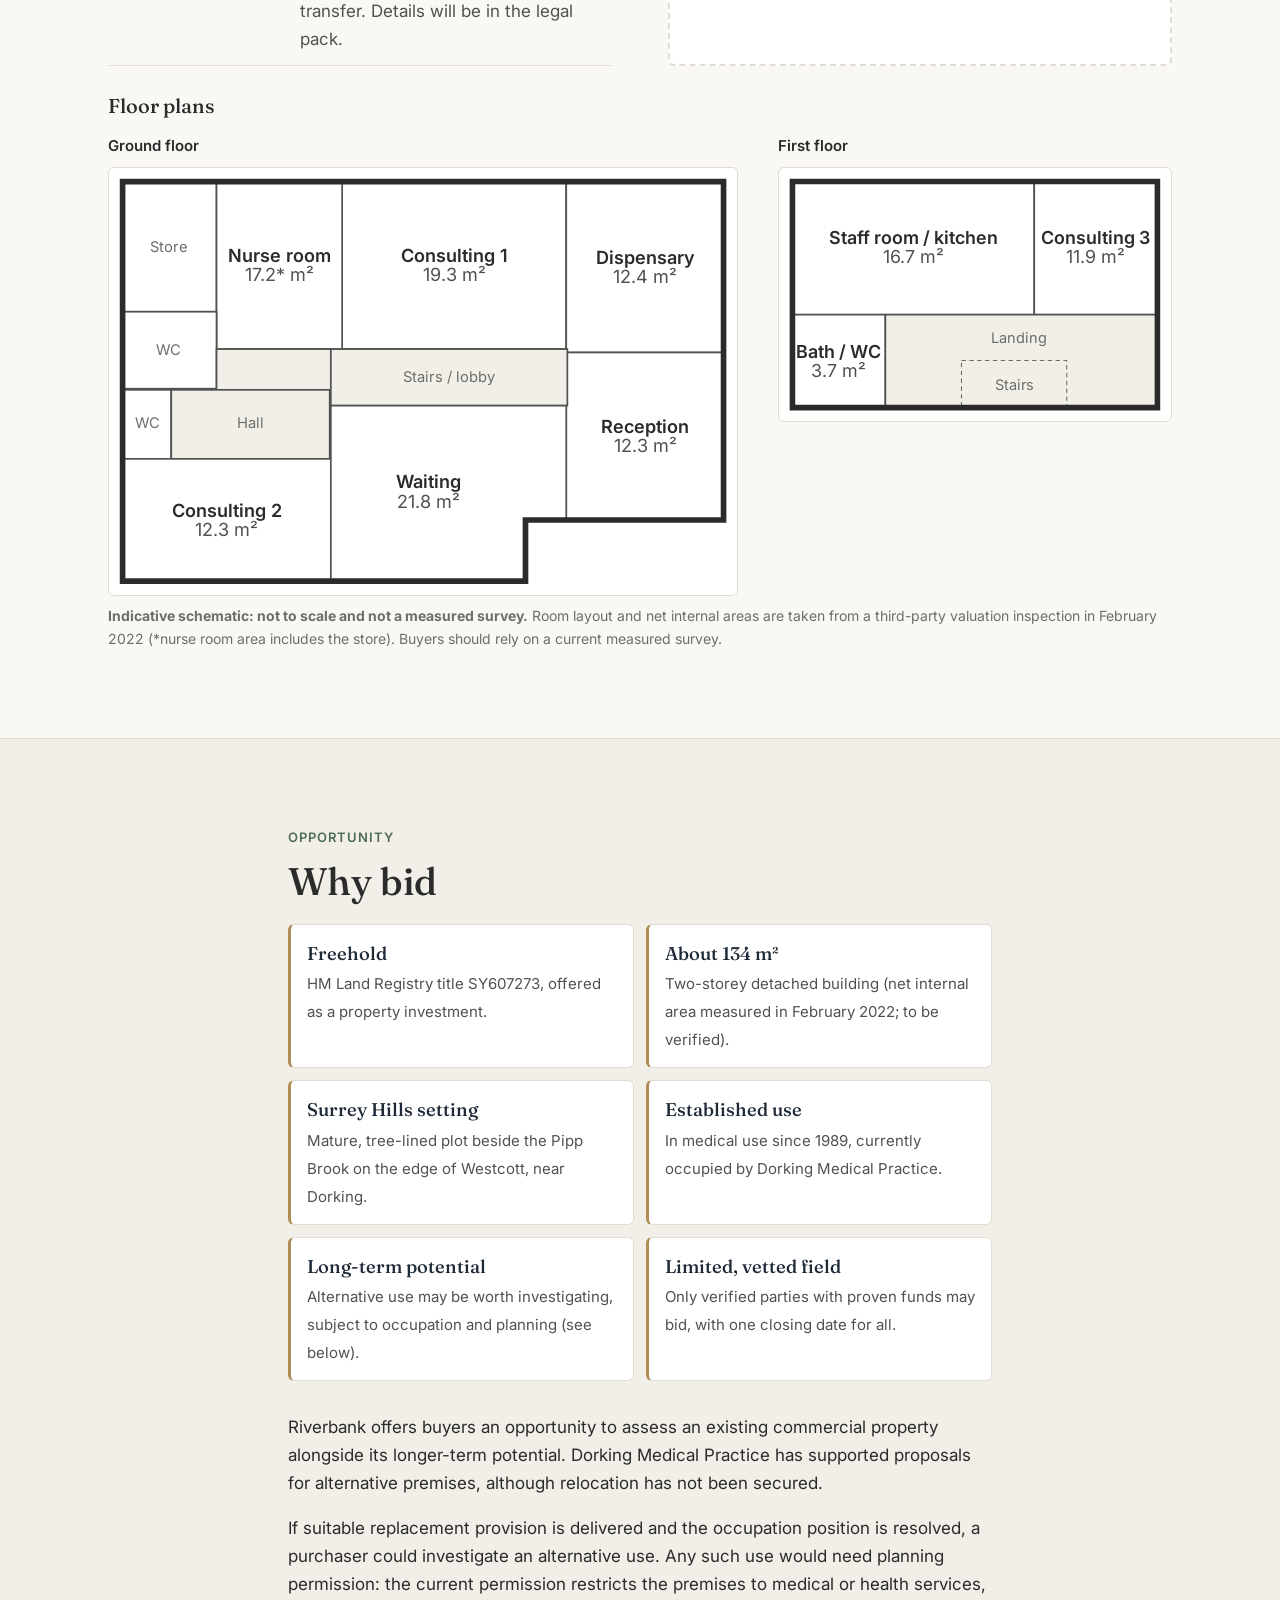
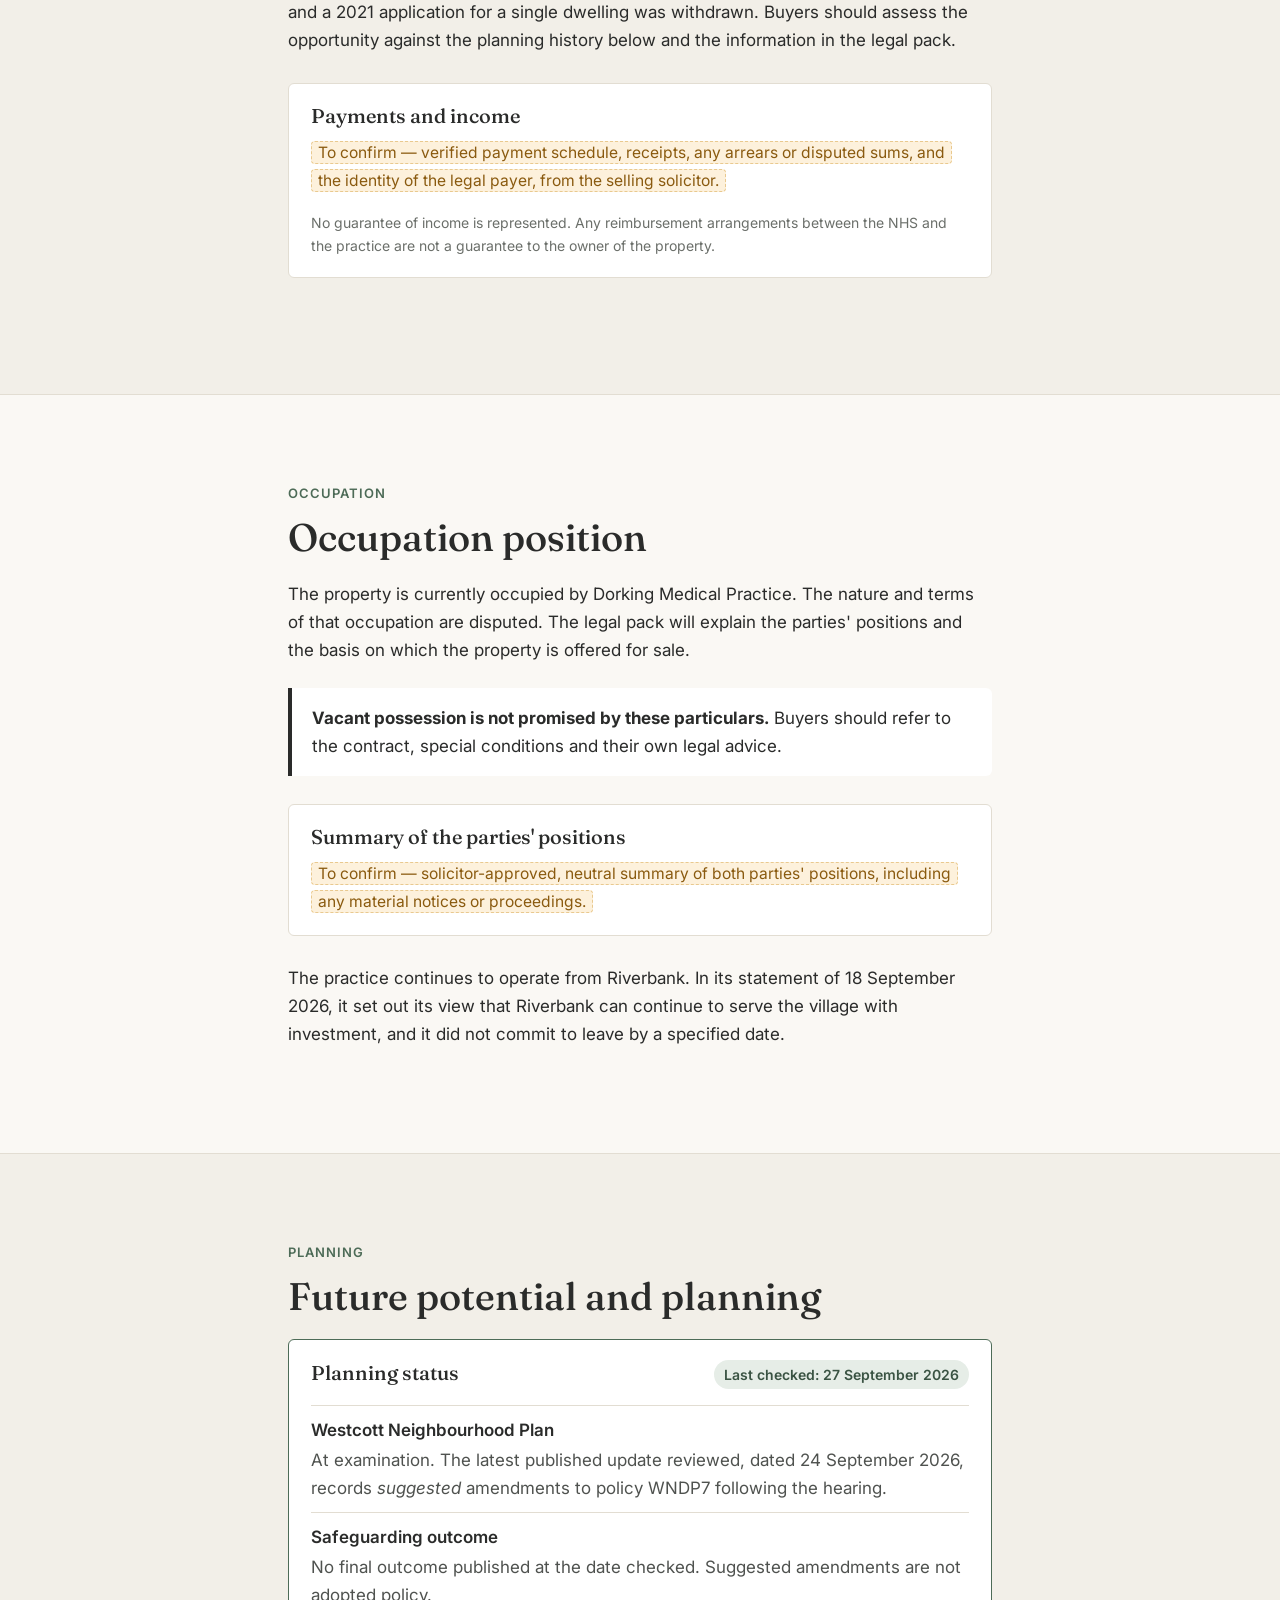
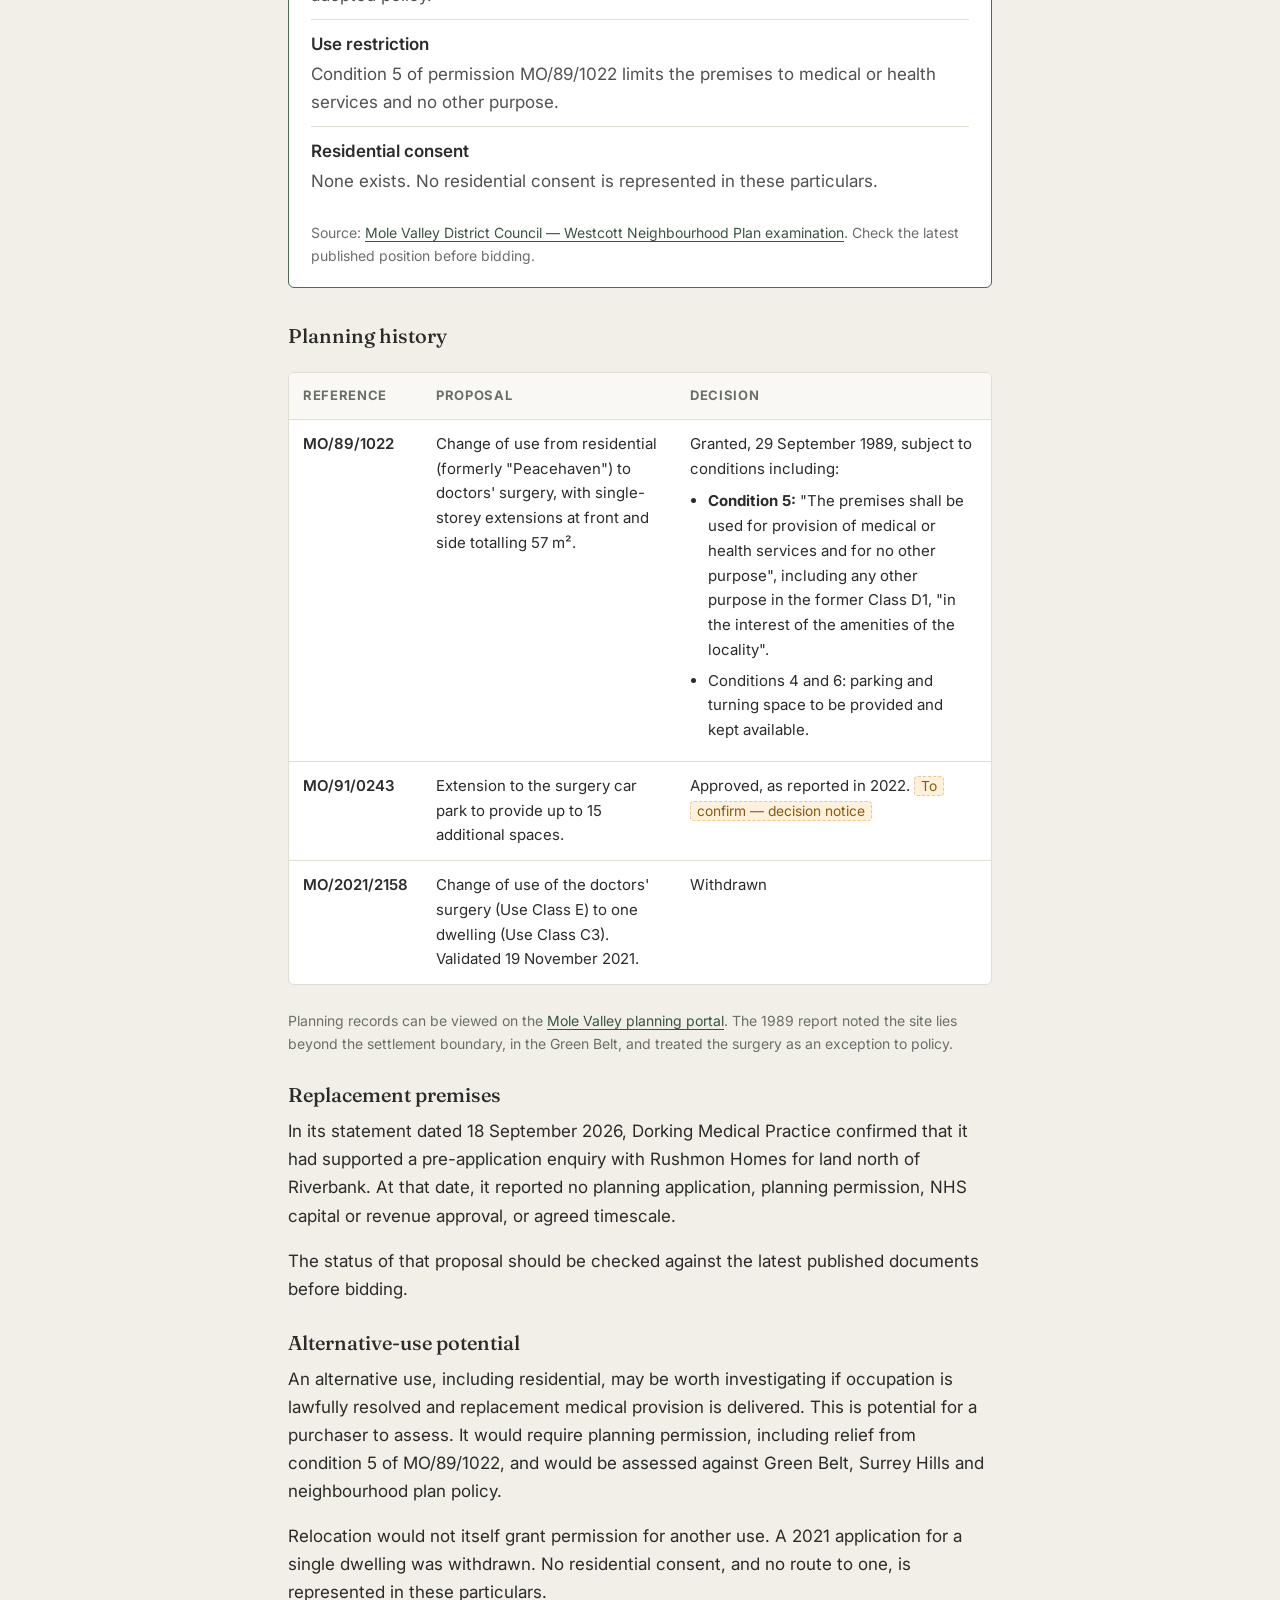
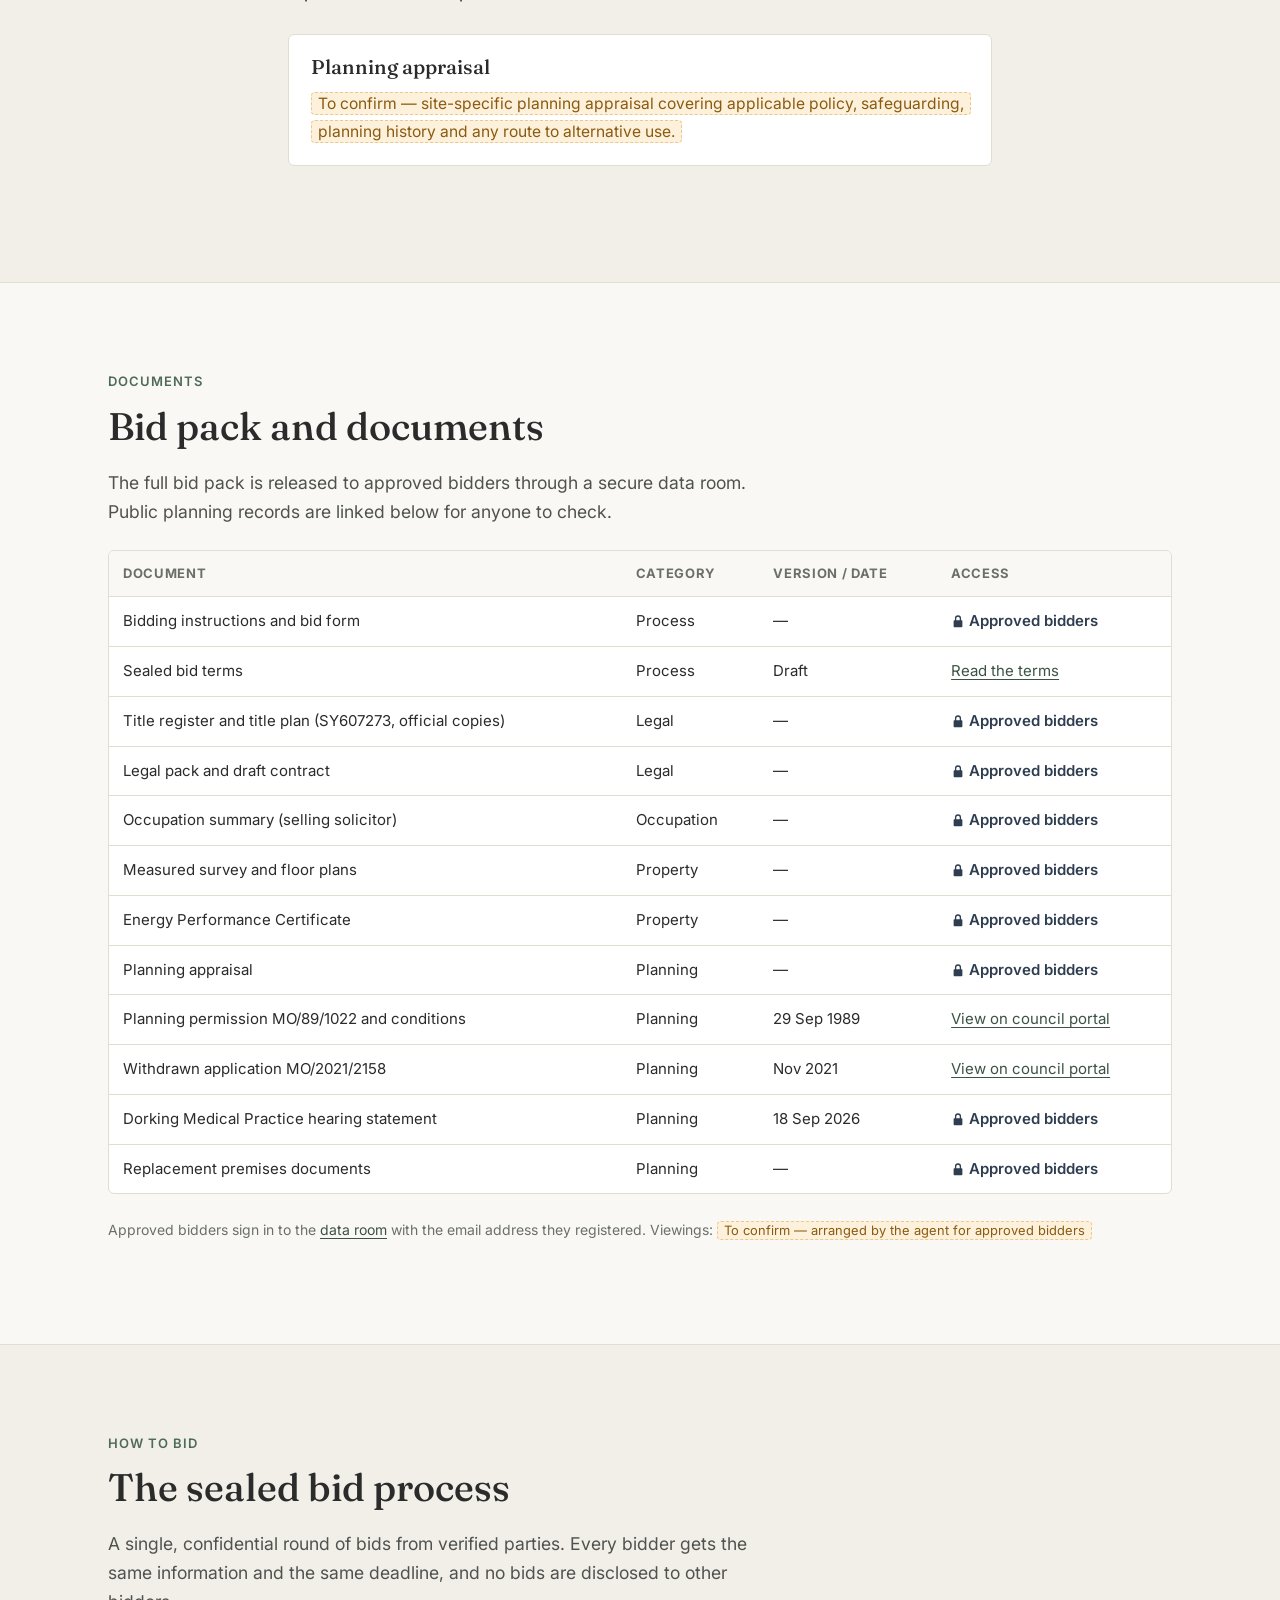
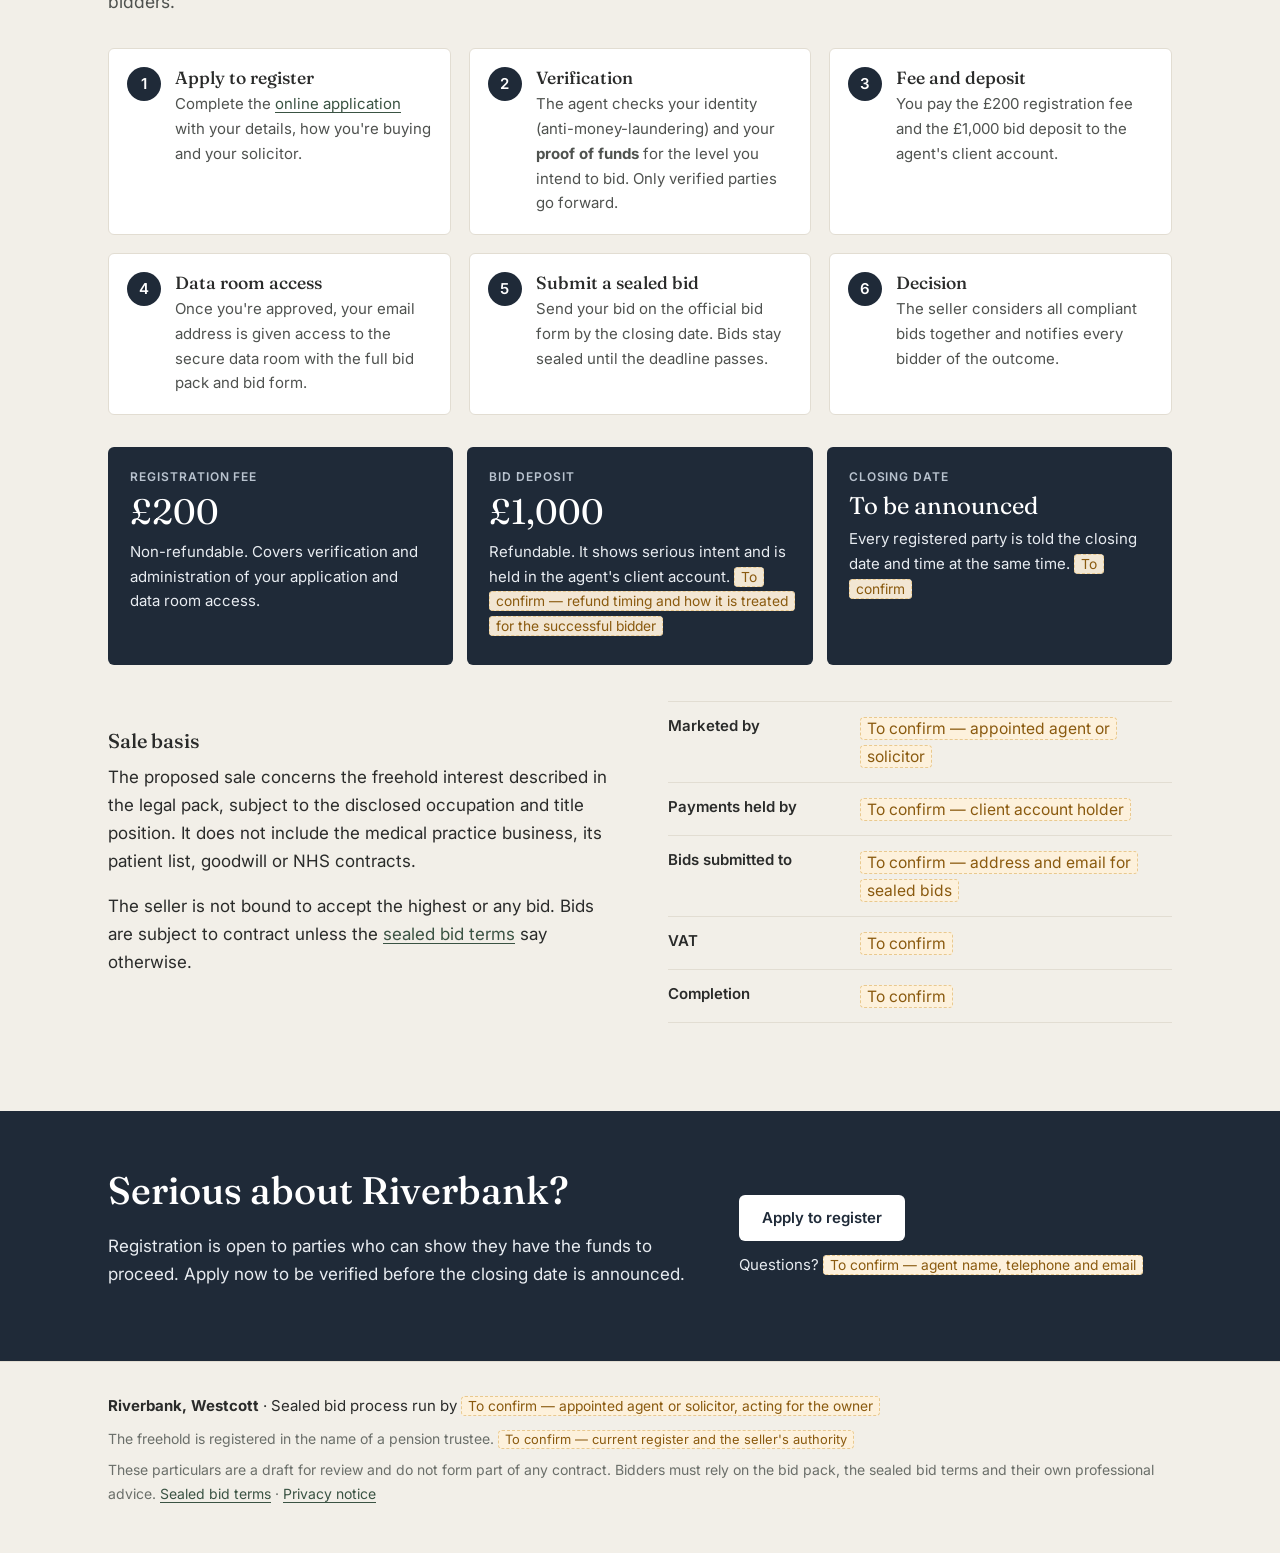
==== commit 6103749c: "Convert the site to a sealed-bid process with approved bidders Reworks the draft sale site into an i" ====
--- a/index.html
+++ b/index.html
@@ -5,8 +5,8 @@
   <meta name="viewport" content="width=device-width, initial-scale=1.0" />
   <!-- DRAFT: remove noindex at launch (see README launch checklist). -->
   <meta name="robots" content="noindex, nofollow" />
-  <title>Riverbank, Westcott — commercial freehold investment</title>
-  <meta name="description" content="Riverbank, Westcott: an occupied commercial freehold offered as a property investment. Occupation arrangements are disputed; use is restricted by planning condition and any alternative use is subject to planning." />
+  <title>Riverbank, Westcott — sealed bids invited</title>
+  <meta name="description" content="Riverbank, Westcott: sealed bids invited from approved parties for an occupied commercial freehold. Occupation arrangements are disputed; use is restricted by planning condition and any alternative use is subject to planning." />
   <link rel="preconnect" href="https://fonts.googleapis.com" />
   <link rel="preconnect" href="https://fonts.gstatic.com" crossorigin />
   <link href="https://fonts.googleapis.com/css2?family=Fraunces:opsz,wght@9..144,400;9..144,500&family=Inter:wght@400;500;600&display=swap" rel="stylesheet" />
@@ -19,7 +19,7 @@
   <div class="draft-banner" role="note">
     <div class="container">
       <strong>Draft for review — not live sale particulars.</strong>
-      No auction instruction, guide price, reserve or sale date has been confirmed.
+      No sale instruction, closing date or bid terms have been confirmed.
       Items marked <span class="todo">To confirm</span> are awaiting verified information.
     </div>
   </div>
@@ -33,13 +33,13 @@
       </button>
       <nav id="nav-links" aria-label="Sections">
         <a href="#property">Property</a>
-        <a href="#investment">Investment</a>
+        <a href="#investment">Opportunity</a>
         <a href="#occupation">Occupation</a>
         <a href="#planning">Planning</a>
+        <a href="#process">How to bid</a>
         <a href="#documents">Documents</a>
-        <a href="#auction">Auction</a>
       </nav>
-      <a class="btn btn-primary btn-sm nav-cta" href="#enquire">Register interest</a>
+      <a class="btn btn-primary btn-sm nav-cta" href="register.html">Apply to register</a>
     </div>
   </header>
 
@@ -48,8 +48,9 @@
     <section class="hero" id="top">
       <div class="container hero-grid">
         <div class="hero-copy">
-          <p class="eyebrow">Commercial freehold · Westcott, Surrey</p>
+          <p class="eyebrow">Invitation to submit sealed bids · Freehold · Westcott, Surrey</p>
           <h1>Riverbank, Westcott</h1>
+          <p class="tender-flag">Sealed bids invited from approved parties</p>
           <p class="hero-sub">A commercial freehold investment with long-term alternative-use potential, subject to planning</p>
 
           <ul class="status-chips" aria-label="Key status">
@@ -63,14 +64,16 @@
           <p>Under the 1989 planning permission, the premises may be used only for medical or health services. A 2021 application to change the use to a single dwelling was withdrawn. The practice has explored replacement accommodation and supported a proposal with Rushmon Homes. Any future alternative use would depend on resolution of occupation, the planning position and the necessary consents.</p>
 
           <dl class="key-terms">
-            <div><dt>Guide price</dt><dd><span class="todo">To confirm — auctioneer</span></dd></div>
-            <div><dt>Auction date</dt><dd><span class="todo">To confirm — auctioneer</span></dd></div>
-            <div><dt>Buyer's fees</dt><dd><span class="todo">To confirm — auctioneer</span></dd></div>
+            <div><dt>Method of sale</dt><dd>Sealed bids (informal tender)</dd></div>
+            <div><dt>Closing date for bids</dt><dd><span class="todo">To confirm</span></dd></div>
+            <div><dt>Registration</dt><dd>£200 non-refundable fee</dd></div>
+            <div><dt>Bid deposit</dt><dd>£1,000, refundable on the terms set out</dd></div>
+            <div><dt>Bid pack</dt><dd>Approved, verified bidders only</dd></div>
           </dl>
 
           <div class="actions">
-            <a class="btn btn-primary" href="#enquire">Register interest</a>
-            <a class="btn btn-ghost" href="#property">View property details</a>
+            <a class="btn btn-primary" href="register.html">Apply to register</a>
+            <a class="btn btn-ghost" href="#process">How the process works</a>
           </div>
         </div>
 
@@ -175,8 +178,16 @@
     <!-- ============ Investment opportunity ============ -->
     <section class="section alt" id="investment" aria-labelledby="investment-h">
       <div class="container narrow">
-        <p class="eyebrow">Investment</p>
-        <h2 id="investment-h">Investment opportunity</h2>
+        <p class="eyebrow">Opportunity</p>
+        <h2 id="investment-h">Why bid</h2>
+        <ul class="highlights">
+          <li><strong>Freehold</strong><span>HM Land Registry title SY607273, offered as a property investment.</span></li>
+          <li><strong>About 134 m²</strong><span>Two-storey detached building (net internal area measured in February 2022; to be verified).</span></li>
+          <li><strong>Surrey Hills setting</strong><span>Mature, tree-lined plot beside the Pipp Brook on the edge of Westcott, near Dorking.</span></li>
+          <li><strong>Established use</strong><span>In medical use since 1989, currently occupied by Dorking Medical Practice.</span></li>
+          <li><strong>Long-term potential</strong><span>Alternative use may be worth investigating, subject to occupation and planning (see below).</span></li>
+          <li><strong>Limited, vetted field</strong><span>Only verified parties with proven funds may bid, with one closing date for all.</span></li>
+        </ul>
         <p>Riverbank offers buyers an opportunity to assess an existing commercial property alongside its longer-term potential. Dorking Medical Practice has supported proposals for alternative premises, although relocation has not been secured.</p>
         <p>If suitable replacement provision is delivered and the occupation position is resolved, a purchaser could investigate an alternative use. Any such use would need planning permission: the current permission restricts the premises to medical or health services, and a 2021 application for a single dwelling was withdrawn. Buyers should assess the opportunity against the planning history below and the information in the legal pack.</p>
 
@@ -280,124 +291,107 @@
     <section class="section" id="documents" aria-labelledby="documents-h">
       <div class="container">
         <p class="eyebrow">Documents</p>
-        <h2 id="documents-h">Documents</h2>
-        <p class="lede">Documents are dated. Material updates will be listed here and on the auction listing.</p>
+        <h2 id="documents-h">Bid pack and documents</h2>
+        <p class="lede">The full bid pack is released to approved bidders through a secure data room. Public planning records are linked below for anyone to check.</p>
 
         <div class="table-wrap">
           <table class="docs">
             <thead>
-              <tr><th scope="col">Document</th><th scope="col">Category</th><th scope="col">Version / date</th><th scope="col">Status</th></tr>
+              <tr><th scope="col">Document</th><th scope="col">Category</th><th scope="col">Version / date</th><th scope="col">Access</th></tr>
             </thead>
             <tbody>
-              <!-- To publish: add the file to docs/ and replace the status cell with
-                   <a href="docs/filename.pdf" download>Download PDF</a> -->
-              <tr><td>Title register and title plan (SY607273, official copies)</td><td>Legal</td><td>—</td><td class="pending">Available once published</td></tr>
-              <tr><td>Legal pack</td><td>Legal</td><td>—</td><td class="pending">Available once published</td></tr>
-              <tr><td>Special conditions and addenda</td><td>Legal</td><td>—</td><td class="pending">Available once published</td></tr>
-              <tr><td>Occupation summary (selling solicitor)</td><td>Occupation</td><td>—</td><td class="pending">Available once published</td></tr>
-              <tr><td>Measured survey and floor plans</td><td>Property</td><td>—</td><td class="pending">Available once published</td></tr>
-              <tr><td>Energy Performance Certificate</td><td>Property</td><td>—</td><td class="pending">Available once published</td></tr>
-              <tr><td>Planning appraisal</td><td>Planning</td><td>—</td><td class="pending">Available once published</td></tr>
+              <tr><td>Bidding instructions and bid form</td><td>Process</td><td>—</td><td class="locked"><svg class="lock" viewBox="0 0 16 16" aria-hidden="true"><path d="M4.5 7V5a3.5 3.5 0 0 1 7 0v2h.5A1 1 0 0 1 13 8v6a1 1 0 0 1-1 1H4a1 1 0 0 1-1-1V8a1 1 0 0 1 1-1h.5Zm1.5 0h4V5a2 2 0 1 0-4 0v2Z"/></svg> Approved bidders</td></tr>
+              <tr><td>Sealed bid terms</td><td>Process</td><td>Draft</td><td><a href="terms.html">Read the terms</a></td></tr>
+              <tr><td>Title register and title plan (SY607273, official copies)</td><td>Legal</td><td>—</td><td class="locked"><svg class="lock" viewBox="0 0 16 16" aria-hidden="true"><path d="M4.5 7V5a3.5 3.5 0 0 1 7 0v2h.5A1 1 0 0 1 13 8v6a1 1 0 0 1-1 1H4a1 1 0 0 1-1-1V8a1 1 0 0 1 1-1h.5Zm1.5 0h4V5a2 2 0 1 0-4 0v2Z"/></svg> Approved bidders</td></tr>
+              <tr><td>Legal pack and draft contract</td><td>Legal</td><td>—</td><td class="locked"><svg class="lock" viewBox="0 0 16 16" aria-hidden="true"><path d="M4.5 7V5a3.5 3.5 0 0 1 7 0v2h.5A1 1 0 0 1 13 8v6a1 1 0 0 1-1 1H4a1 1 0 0 1-1-1V8a1 1 0 0 1 1-1h.5Zm1.5 0h4V5a2 2 0 1 0-4 0v2Z"/></svg> Approved bidders</td></tr>
+              <tr><td>Occupation summary (selling solicitor)</td><td>Occupation</td><td>—</td><td class="locked"><svg class="lock" viewBox="0 0 16 16" aria-hidden="true"><path d="M4.5 7V5a3.5 3.5 0 0 1 7 0v2h.5A1 1 0 0 1 13 8v6a1 1 0 0 1-1 1H4a1 1 0 0 1-1-1V8a1 1 0 0 1 1-1h.5Zm1.5 0h4V5a2 2 0 1 0-4 0v2Z"/></svg> Approved bidders</td></tr>
+              <tr><td>Measured survey and floor plans</td><td>Property</td><td>—</td><td class="locked"><svg class="lock" viewBox="0 0 16 16" aria-hidden="true"><path d="M4.5 7V5a3.5 3.5 0 0 1 7 0v2h.5A1 1 0 0 1 13 8v6a1 1 0 0 1-1 1H4a1 1 0 0 1-1-1V8a1 1 0 0 1 1-1h.5Zm1.5 0h4V5a2 2 0 1 0-4 0v2Z"/></svg> Approved bidders</td></tr>
+              <tr><td>Energy Performance Certificate</td><td>Property</td><td>—</td><td class="locked"><svg class="lock" viewBox="0 0 16 16" aria-hidden="true"><path d="M4.5 7V5a3.5 3.5 0 0 1 7 0v2h.5A1 1 0 0 1 13 8v6a1 1 0 0 1-1 1H4a1 1 0 0 1-1-1V8a1 1 0 0 1 1-1h.5Zm1.5 0h4V5a2 2 0 1 0-4 0v2Z"/></svg> Approved bidders</td></tr>
+              <tr><td>Planning appraisal</td><td>Planning</td><td>—</td><td class="locked"><svg class="lock" viewBox="0 0 16 16" aria-hidden="true"><path d="M4.5 7V5a3.5 3.5 0 0 1 7 0v2h.5A1 1 0 0 1 13 8v6a1 1 0 0 1-1 1H4a1 1 0 0 1-1-1V8a1 1 0 0 1 1-1h.5Zm1.5 0h4V5a2 2 0 1 0-4 0v2Z"/></svg> Approved bidders</td></tr>
               <tr><td>Planning permission MO/89/1022 and conditions</td><td>Planning</td><td>29 Sep 1989</td><td><a href="https://www.molevalley.gov.uk/planning-building" rel="noopener">View on council portal</a></td></tr>
               <tr><td>Withdrawn application MO/2021/2158</td><td>Planning</td><td>Nov 2021</td><td><a href="https://www.molevalley.gov.uk/planning-building" rel="noopener">View on council portal</a></td></tr>
-              <tr><td>Planning status and history summary</td><td>Planning</td><td>—</td><td class="pending">Available once published</td></tr>
-              <tr><td>Dorking Medical Practice hearing statement</td><td>Planning</td><td>18 Sep 2026</td><td class="pending">Available once published</td></tr>
-              <tr><td>Replacement premises documents</td><td>Planning</td><td>—</td><td class="pending">Available once published</td></tr>
+              <tr><td>Dorking Medical Practice hearing statement</td><td>Planning</td><td>18 Sep 2026</td><td class="locked"><svg class="lock" viewBox="0 0 16 16" aria-hidden="true"><path d="M4.5 7V5a3.5 3.5 0 0 1 7 0v2h.5A1 1 0 0 1 13 8v6a1 1 0 0 1-1 1H4a1 1 0 0 1-1-1V8a1 1 0 0 1 1-1h.5Zm1.5 0h4V5a2 2 0 1 0-4 0v2Z"/></svg> Approved bidders</td></tr>
+              <tr><td>Replacement premises documents</td><td>Planning</td><td>—</td><td class="locked"><svg class="lock" viewBox="0 0 16 16" aria-hidden="true"><path d="M4.5 7V5a3.5 3.5 0 0 1 7 0v2h.5A1 1 0 0 1 13 8v6a1 1 0 0 1-1 1H4a1 1 0 0 1-1-1V8a1 1 0 0 1 1-1h.5Zm1.5 0h4V5a2 2 0 1 0-4 0v2Z"/></svg> Approved bidders</td></tr>
             </tbody>
           </table>
         </div>
-        <p class="note">Viewings: <span class="todo">To confirm — viewing arrangements with the selling agent</span></p>
-      </div>
-    </section>
-
-    <!-- ============ Sale & auction ============ -->
-    <section class="section alt" id="auction" aria-labelledby="auction-h">
+        <p class="note">Approved bidders sign in to the <a href="data-room/">data room</a> with the email address they registered. Viewings: <span class="todo">To confirm — arranged by the agent for approved bidders</span></p>
+      </div>
+    </section>
+
+    <!-- ============ Process ============ -->
+    <section class="section alt" id="process" aria-labelledby="process-h">
       <div class="container">
-        <p class="eyebrow">Auction</p>
-        <h2 id="auction-h">Sale and auction</h2>
-
-        <div class="two-col">
+        <p class="eyebrow">How to bid</p>
+        <h2 id="process-h">The sealed bid process</h2>
+        <p class="lede">A single, confidential round of bids from verified parties. Every bidder gets the same information and the same deadline, and no bids are disclosed to other bidders.</p>
+
+        <ol class="steps">
+          <li><span class="step-n">1</span><div><h3>Apply to register</h3><p>Complete the <a href="register.html">online application</a> with your details, how you're buying and your solicitor.</p></div></li>
+          <li><span class="step-n">2</span><div><h3>Verification</h3><p>The agent checks your identity (anti-money-laundering) and your <strong>proof of funds</strong> for the level you intend to bid. Only verified parties go forward.</p></div></li>
+          <li><span class="step-n">3</span><div><h3>Fee and deposit</h3><p>You pay the £200 registration fee and the £1,000 bid deposit to the agent's client account.</p></div></li>
+          <li><span class="step-n">4</span><div><h3>Data room access</h3><p>Once you're approved, your email address is given access to the secure data room with the full bid pack and bid form.</p></div></li>
+          <li><span class="step-n">5</span><div><h3>Submit a sealed bid</h3><p>Send your bid on the official bid form by the closing date. Bids stay sealed until the deadline passes.</p></div></li>
+          <li><span class="step-n">6</span><div><h3>Decision</h3><p>The seller considers all compliant bids together and notifies every bidder of the outcome.</p></div></li>
+        </ol>
+
+        <div class="fees">
+          <div class="fee">
+            <p class="fee-label">Registration fee</p>
+            <p class="fee-amount">£200</p>
+            <p>Non-refundable. Covers verification and administration of your application and data room access.</p>
+          </div>
+          <div class="fee">
+            <p class="fee-label">Bid deposit</p>
+            <p class="fee-amount">£1,000</p>
+            <p>Refundable. It shows serious intent and is held in the agent's client account. <span class="todo">To confirm — refund timing and how it is treated for the successful bidder</span></p>
+          </div>
+          <div class="fee">
+            <p class="fee-label">Closing date</p>
+            <p class="fee-amount fee-tbc">To be announced</p>
+            <p>Every registered party is told the closing date and time at the same time. <span class="todo">To confirm</span></p>
+          </div>
+        </div>
+
+        <div class="two-col terms-summary">
           <div>
             <h3>Sale basis</h3>
-            <p>The proposed sale concerns the property interest described in the legal pack, subject to the disclosed occupation and title position. It does not include the medical practice business, its patient list, goodwill or NHS contracts.</p>
-            <p>The commercial freehold is being offered as a property investment, for sale on the open market, with guide and reserve informed by current professional advice.</p>
-            <h3>Guide price and reserve</h3>
-            <p>The guide price, once published, will be explained by the auctioneer. A guide price is not a valuation, a reserve or the price the property will sell for. Buyers should review all charges, auction conditions and subsequent addenda before bidding.</p>
-          </div>
-
+            <p>The proposed sale concerns the freehold interest described in the legal pack, subject to the disclosed occupation and title position. It does not include the medical practice business, its patient list, goodwill or NHS contracts.</p>
+            <p>The seller is not bound to accept the highest or any bid. Bids are subject to contract unless the <a href="terms.html">sealed bid terms</a> say otherwise.</p>
+          </div>
           <div>
             <dl class="facts">
-              <div><dt>Auctioneer</dt><dd><span class="todo">To confirm</span></dd></div>
-              <div><dt>Sale format</dt><dd><span class="todo">To confirm — including the point at which a bid becomes binding</span></dd></div>
-              <div><dt>Date and time</dt><dd><span class="todo">To confirm</span></dd></div>
-              <div><dt>Guide price</dt><dd><span class="todo">To confirm</span></dd></div>
-              <div><dt>Buyer's fees and charges</dt><dd><span class="todo">To confirm</span></dd></div>
+              <div><dt>Marketed by</dt><dd><span class="todo">To confirm — appointed agent or solicitor</span></dd></div>
+              <div><dt>Payments held by</dt><dd><span class="todo">To confirm — client account holder</span></dd></div>
+              <div><dt>Bids submitted to</dt><dd><span class="todo">To confirm — address and email for sealed bids</span></dd></div>
               <div><dt>VAT</dt><dd><span class="todo">To confirm</span></dd></div>
-              <div><dt>Deposit / reservation</dt><dd><span class="todo">To confirm</span></dd></div>
               <div><dt>Completion</dt><dd><span class="todo">To confirm</span></dd></div>
             </dl>
-            <div class="actions">
-              <!-- Set href to the auctioneer's listing and remove aria-disabled when appointed. -->
-              <a class="btn btn-primary is-disabled" href="#auction" aria-disabled="true">Register to bid <small>(link once auctioneer appointed)</small></a>
-            </div>
-            <p class="note">Bidder registration, identity checks, bidding and deposits are handled by the appointed auctioneer, not this website.</p>
-          </div>
-        </div>
-      </div>
-    </section>
-
-    <!-- ============ Enquire ============ -->
-    <section class="section" id="enquire" aria-labelledby="enquire-h">
-      <div class="container two-col">
+          </div>
+        </div>
+      </div>
+    </section>
+
+    <!-- ============ Apply ============ -->
+    <section class="cta-band" id="enquire" aria-labelledby="apply-h">
+      <div class="container cta-inner">
         <div>
-          <p class="eyebrow">Enquiries</p>
-          <h2 id="enquire-h">Register interest</h2>
-          <p>Register to receive the particulars, legal pack notifications and auction details once published.</p>
-          <div class="agent">
-            <h3>Selling agent</h3>
-            <p><span class="todo">To confirm — firm, contact name, telephone and email</span></p>
-          </div>
-        </div>
-
-        <form class="enquiry" id="enquiry-form" novalidate>
-          <div class="field">
-            <label for="f-name">Name <span aria-hidden="true">*</span></label>
-            <input id="f-name" name="name" type="text" autocomplete="name" required />
-          </div>
-          <div class="field">
-            <label for="f-email">Email <span aria-hidden="true">*</span></label>
-            <input id="f-email" name="email" type="email" autocomplete="email" required />
-          </div>
-          <div class="field-row">
-            <div class="field">
-              <label for="f-phone">Phone <span class="optional">(optional)</span></label>
-              <input id="f-phone" name="phone" type="tel" autocomplete="tel" />
-            </div>
-            <div class="field">
-              <label for="f-company">Company <span class="optional">(optional)</span></label>
-              <input id="f-company" name="company" type="text" autocomplete="organization" />
-            </div>
-          </div>
-          <div class="field">
-            <label for="f-message">Message <span class="optional">(optional)</span></label>
-            <textarea id="f-message" name="message" rows="4"></textarea>
-          </div>
-          <div class="check">
-            <input id="f-marketing" name="marketing" type="checkbox" />
-            <label for="f-marketing">I'd also like to hear about other properties from the selling agent. (Optional — not needed to register interest.)</label>
-          </div>
-          <p class="form-error" id="form-error" role="alert" hidden></p>
-          <button class="btn btn-primary" type="submit">Register interest</button>
-          <p class="note">Submitting opens an email to the selling agent in your email app. See how enquiries are handled in the <a href="privacy.html">privacy notice</a>.</p>
-        </form>
+          <h2 id="apply-h">Serious about Riverbank?</h2>
+          <p>Registration is open to parties who can show they have the funds to proceed. Apply now to be verified before the closing date is announced.</p>
+        </div>
+        <div class="cta-actions">
+          <a class="btn btn-light" href="register.html">Apply to register</a>
+          <p class="cta-contact">Questions? <span class="todo">To confirm — agent name, telephone and email</span></p>
+        </div>
       </div>
     </section>
   </main>
 
   <footer class="site-foot">
     <div class="container">
-      <p><strong>Riverbank, Westcott</strong> · Marketed by <span class="todo">To confirm — selling agent</span></p>
-      <p class="note">These particulars are a draft for review and do not form part of any contract. Buyers must rely on the legal pack, the auction conditions and their own professional advice. <a href="privacy.html">Privacy notice</a></p>
+      <p><strong>Riverbank, Westcott</strong> · Sealed bid process run by <span class="todo">To confirm — appointed agent or solicitor, acting for the owner</span></p>
+      <p class="note">The freehold is registered in the name of a pension trustee. <span class="todo">To confirm — current register and the seller's authority</span></p>
+      <p class="note">These particulars are a draft for review and do not form part of any contract. Bidders must rely on the bid pack, the sealed bid terms and their own professional advice. <a href="terms.html">Sealed bid terms</a> · <a href="privacy.html">Privacy notice</a></p>
     </div>
   </footer>
 
--- a/assets/style.css
+++ b/assets/style.css
@@ -274,3 +274,96 @@
 .history td:first-child { white-space: nowrap; font-weight: 600; }
 .conditions { margin: 8px 0 0; padding-left: 18px; }
 .conditions li { margin-bottom: 6px; }
+
+/* =========================================================
+   Sealed bid process
+   ========================================================= */
+:root { --navy: #1f2a38; --navy-soft: #2e3d50; --gold: #b08d57; }
+
+.tender-flag {
+  display: inline-block; margin: -4px 0 16px; padding: 6px 12px;
+  background: var(--navy); color: #fff; border-radius: 4px;
+  font-size: 13px; font-weight: 600; letter-spacing: .06em; text-transform: uppercase;
+}
+.key-terms { border-top: 3px solid var(--navy); }
+
+/* Highlights */
+.highlights { list-style: none; padding: 0; margin: 8px 0 32px; display: grid; gap: 12px; }
+@media (min-width: 640px) { .highlights { grid-template-columns: 1fr 1fr; } }
+.highlights li { background: var(--surface); border: 1px solid var(--line); border-left: 3px solid var(--gold); border-radius: var(--radius); padding: 14px 16px; }
+.highlights strong { display: block; font-family: var(--serif); font-weight: 500; font-size: 1.15rem; color: var(--navy); }
+.highlights span { font-size: 15px; color: var(--ink-soft); }
+
+/* Process steps */
+.steps { list-style: none; padding: 0; margin: 32px 0; display: grid; gap: 14px; counter-reset: none; }
+@media (min-width: 900px) { .steps { grid-template-columns: repeat(3, 1fr); gap: 18px; } }
+.steps li { display: flex; gap: 14px; background: var(--surface); border: 1px solid var(--line); border-radius: var(--radius); padding: 18px; }
+.steps h3 { margin: 0 0 4px; font-size: 1.1rem; }
+.steps p { margin: 0; font-size: 15px; color: var(--ink-soft); }
+.step-n { flex: none; width: 34px; height: 34px; border-radius: 50%; background: var(--navy); color: #fff; display: grid; place-items: center; font-weight: 600; font-size: 15px; }
+
+/* Fee cards */
+.fees { display: grid; gap: 14px; margin: 8px 0 36px; }
+@media (min-width: 760px) { .fees { grid-template-columns: repeat(3, 1fr); } }
+.fee { background: var(--navy); color: #e8ecf1; border-radius: var(--radius); padding: 20px 22px; }
+.fee p { margin: 0 0 6px; font-size: 15px; }
+.fee a { color: #fff; }
+.fee-label { text-transform: uppercase; letter-spacing: .08em; font-size: 12px !important; font-weight: 600; color: #b9c3cf; }
+.fee-amount { font-family: var(--serif); font-size: 2.2rem !important; line-height: 1.1; color: #fff; margin-bottom: 8px !important; }
+.fee-tbc { font-size: 1.5rem !important; }
+.fee .todo { background: rgba(253, 241, 220, .95); }
+.terms-summary { margin-top: 8px; }
+
+/* Locked documents */
+.lock { width: 14px; height: 14px; fill: currentColor; vertical-align: -2px; }
+.docs .locked { color: var(--navy-soft); font-weight: 600; white-space: nowrap; }
+.room-badge { display: inline-flex; align-items: center; gap: 6px; font-size: 14px; font-weight: 600; color: var(--navy); border: 1px solid var(--navy); border-radius: 999px; padding: 5px 12px; }
+
+/* Call-to-action band */
+.cta-band { background: var(--navy); color: #e8ecf1; padding: 56px 0; }
+.cta-band h2 { color: #fff; }
+.cta-inner { display: grid; gap: 24px; align-items: center; }
+@media (min-width: 900px) { .cta-inner { grid-template-columns: 1.4fr 1fr; } }
+.cta-actions { display: grid; gap: 12px; justify-items: start; }
+.cta-contact { font-size: 15px; margin: 0; }
+.btn-light { background: #fff; color: var(--navy); }
+.btn-light:hover { background: var(--bg-alt); color: var(--navy); }
+.btn-block { width: 100%; }
+
+/* Registration page */
+.reg-grid { display: grid; gap: 32px; }
+@media (min-width: 960px) { .reg-grid { grid-template-columns: 1fr 1.1fr; gap: 56px; align-items: start; } .reg-intro { position: sticky; top: 90px; } }
+.reg-intro h1 { font-size: clamp(2rem, 4.5vw, 2.8rem); }
+.mini-steps { padding-left: 20px; margin: 0 0 24px; }
+.mini-steps li { margin-bottom: 8px; }
+.panel-title { font-size: 1.15rem; margin: 0 0 8px; }
+.panel ul { padding-left: 20px; margin: 0; }
+.facts.compact div { padding: 9px 0; }
+fieldset { border: 0; padding: 0; margin: 0 0 22px; min-width: 0; }
+legend { font-family: var(--serif); font-size: 1.2rem; color: var(--navy); padding: 0; margin-bottom: 12px; }
+.field-label { font-weight: 600; font-size: 15px; margin: 0 0 6px; }
+.radios { display: flex; flex-wrap: wrap; gap: 8px 18px; }
+.radios label { font-weight: 400; display: inline-flex; gap: 8px; align-items: center; margin: 0; }
+.radios input { width: 18px; height: 18px; accent-color: var(--navy); }
+.check a { text-decoration: underline; }
+
+/* Terms page */
+.terms h2 { font-size: 1.25rem; margin-top: 1.8em; }
+.terms ul { padding-left: 22px; }
+
+/* Bid form (printable) */
+.bid-form h2 { font-size: 1.15rem; margin: 1.6em 0 .6em; border-bottom: 1px solid var(--line); padding-bottom: 4px; }
+.blank { border-bottom: 1px solid var(--ink-soft); min-height: 44px; display: flex; align-items: flex-end; margin-bottom: 12px; }
+.blank span { font-size: 12px; color: var(--muted); padding-bottom: 2px; }
+.blank.big { min-height: 64px; }
+.blank.tall { min-height: 110px; }
+.blank-row { display: grid; grid-template-columns: 1fr 1fr; gap: 20px; }
+@media print {
+  .no-print, .site-nav, .site-foot, .draft-banner { display: none !important; }
+  body.print-doc { background: #fff; font-size: 12pt; }
+  .print-doc .page { padding: 0; }
+  .print-doc .todo { border: 0; background: none; color: #000; }
+}
+.btn-primary { background: var(--navy); }
+.btn-primary:hover { background: var(--navy-soft); }
+.panel .panel-title { margin-top: 0; }
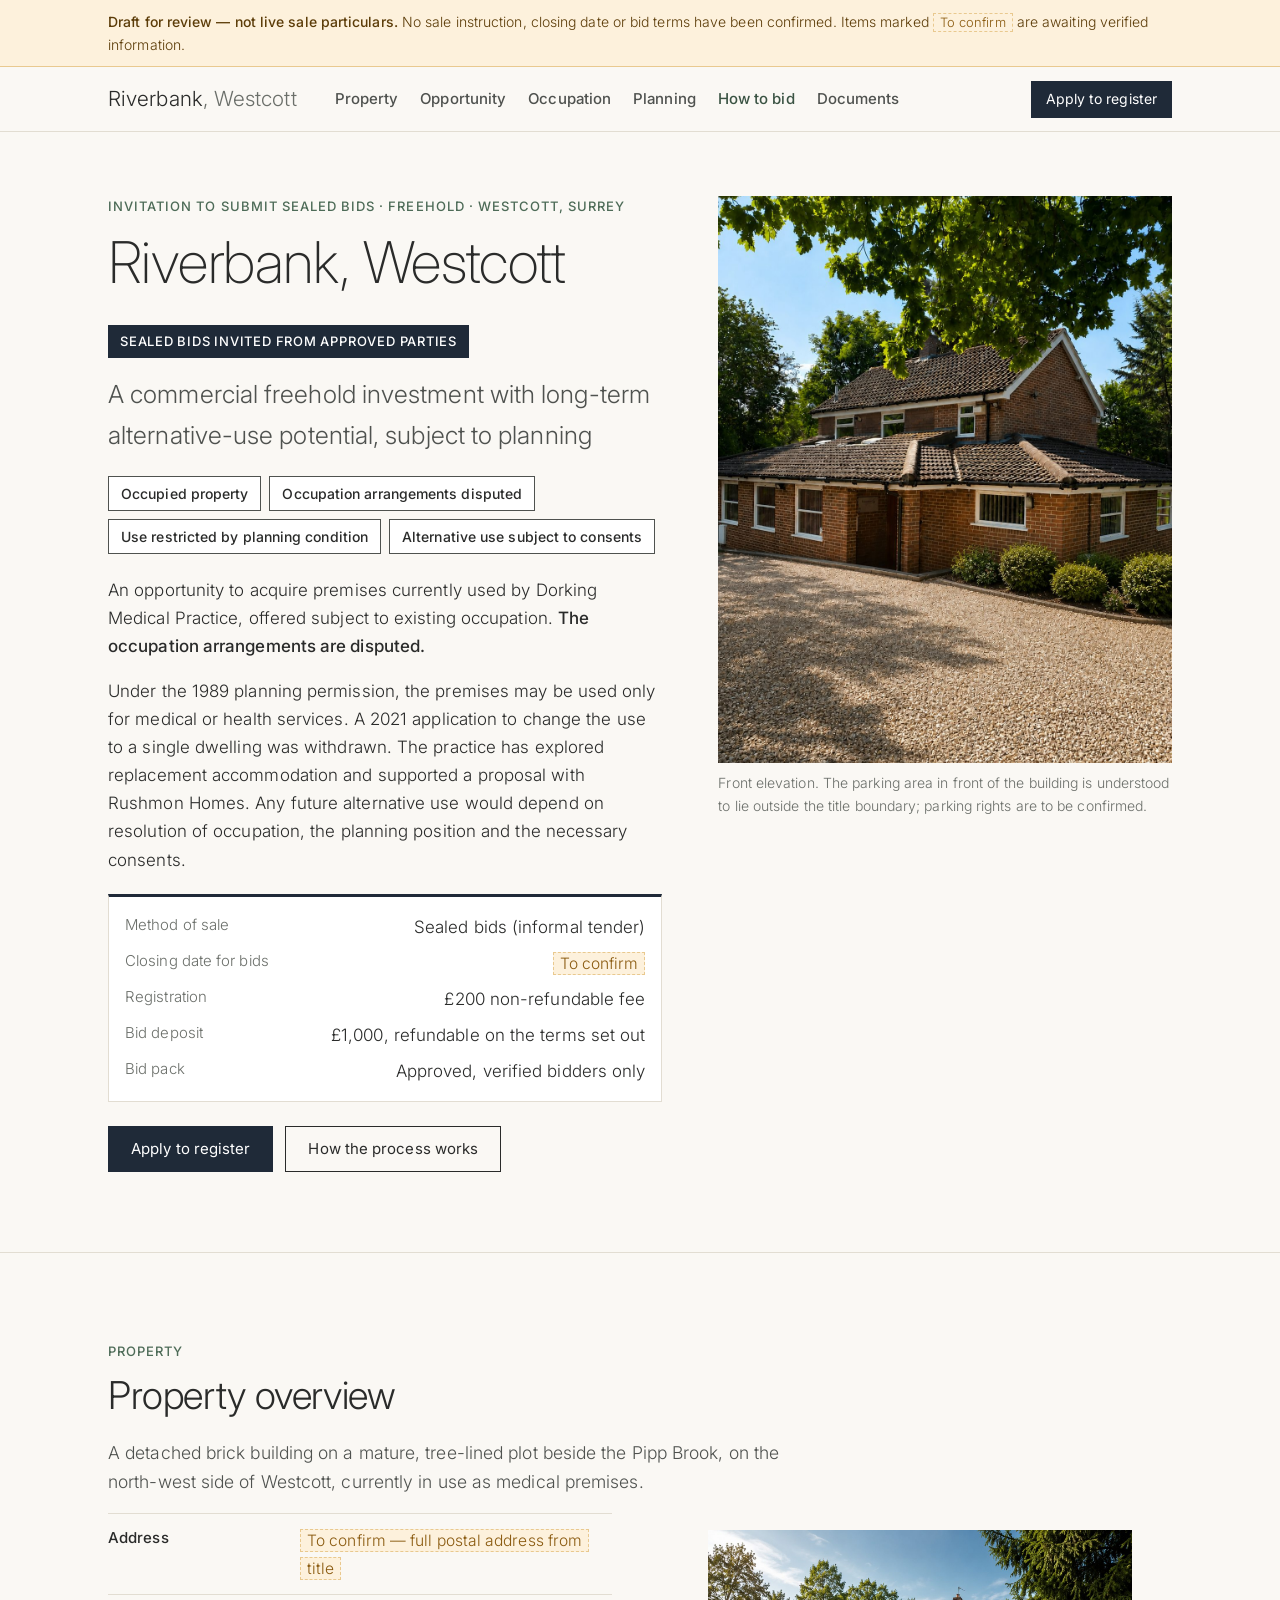
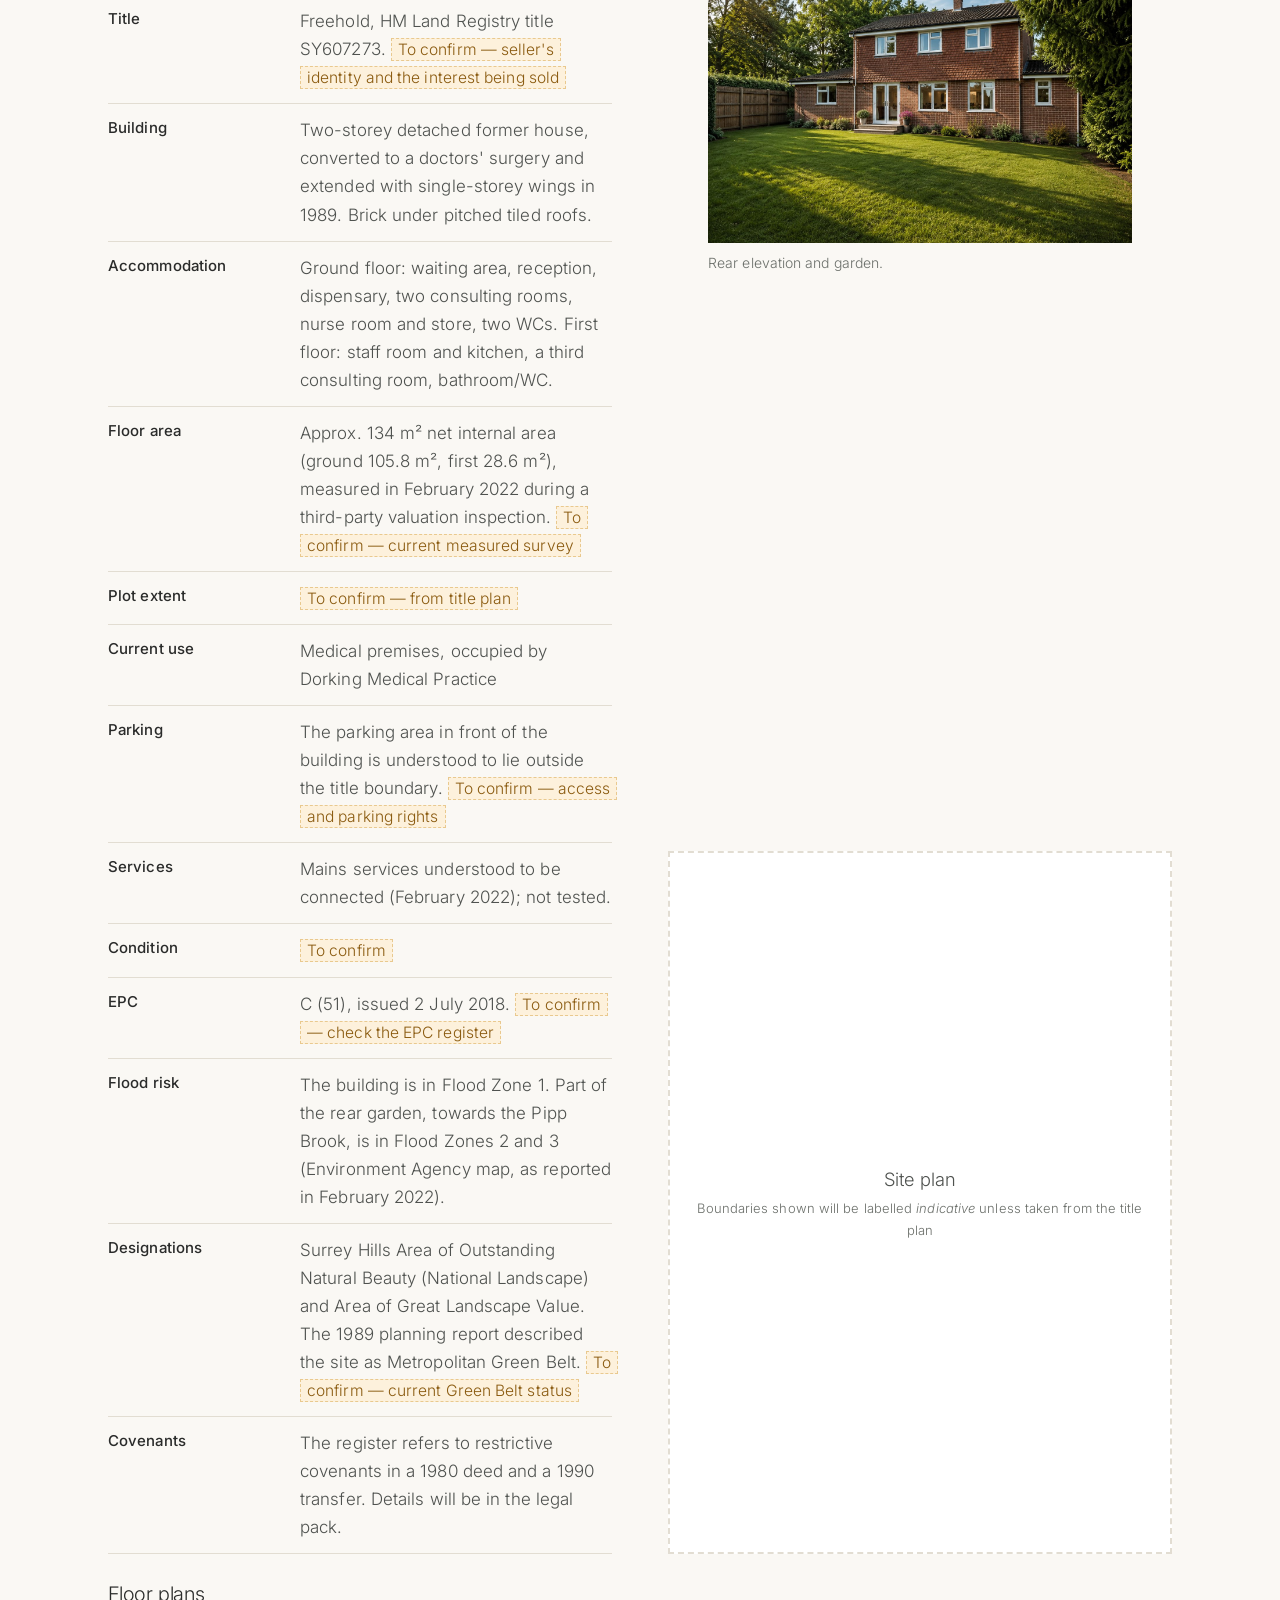
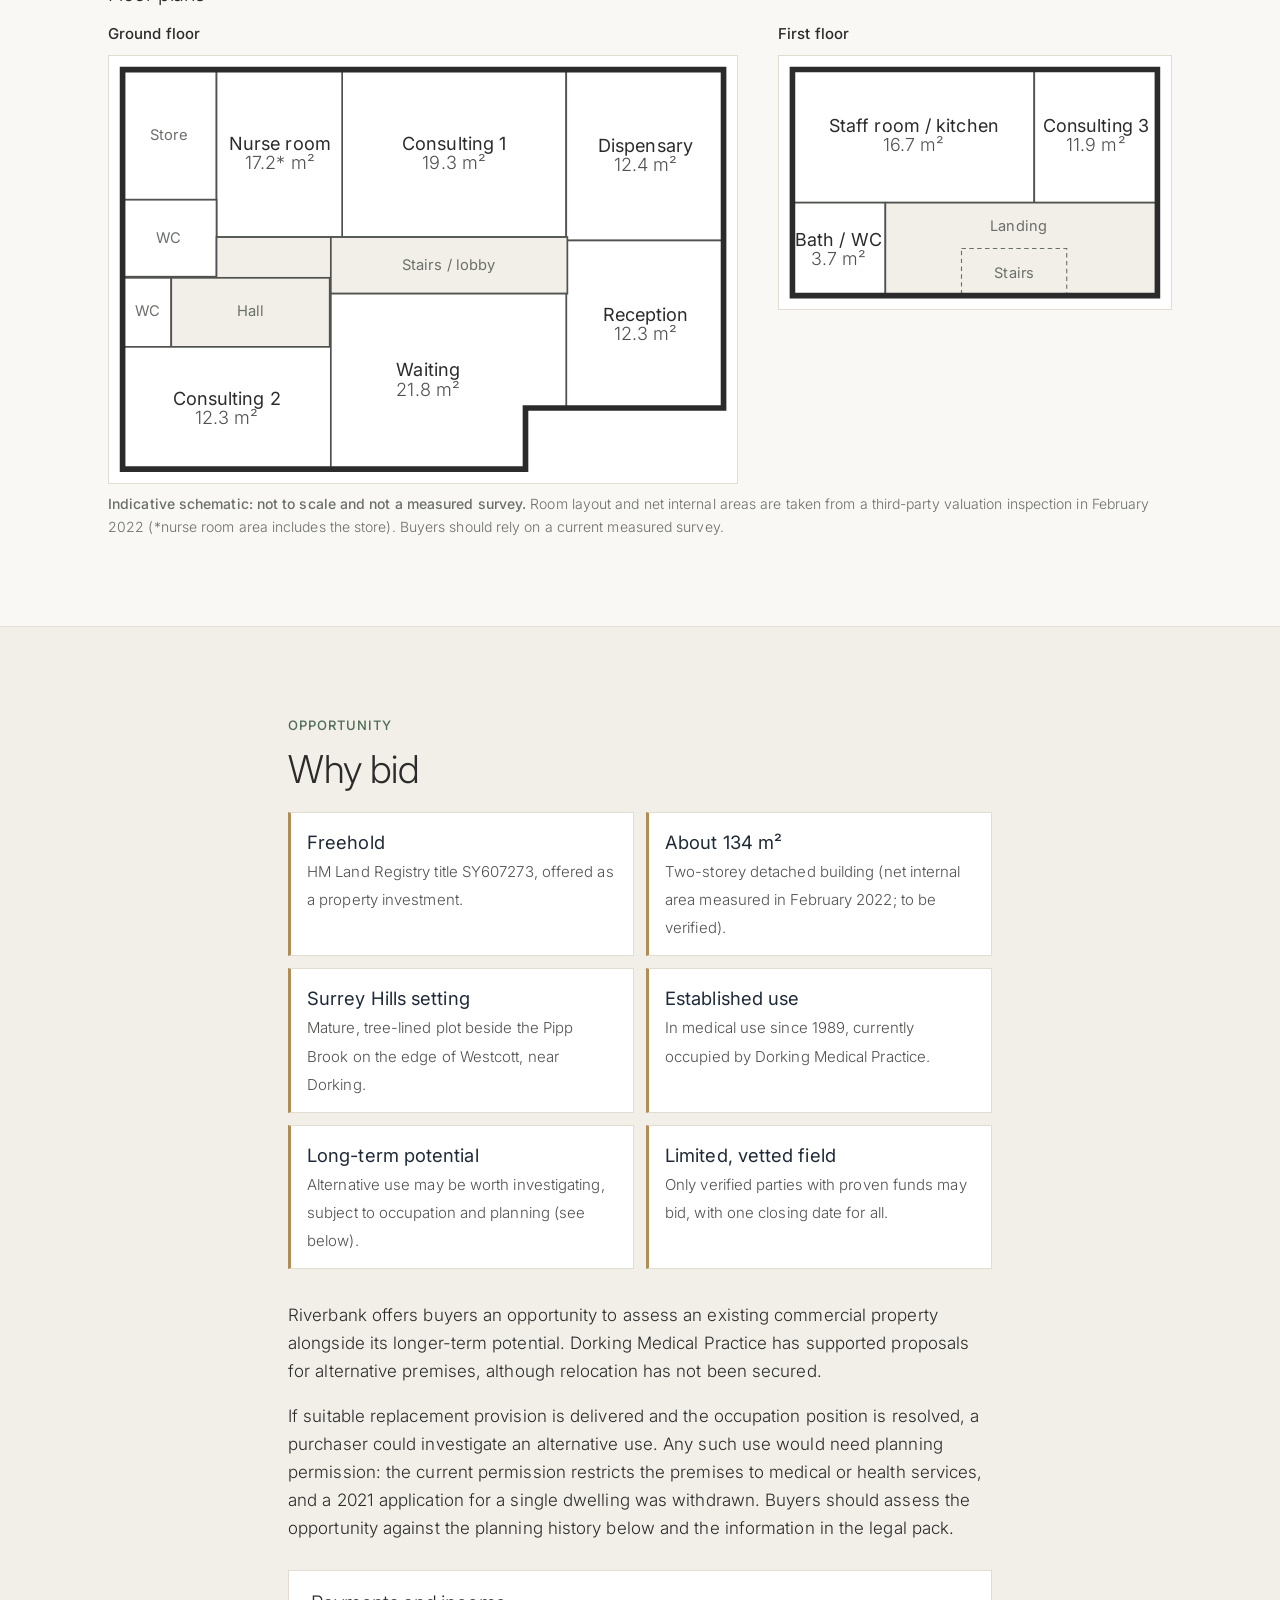
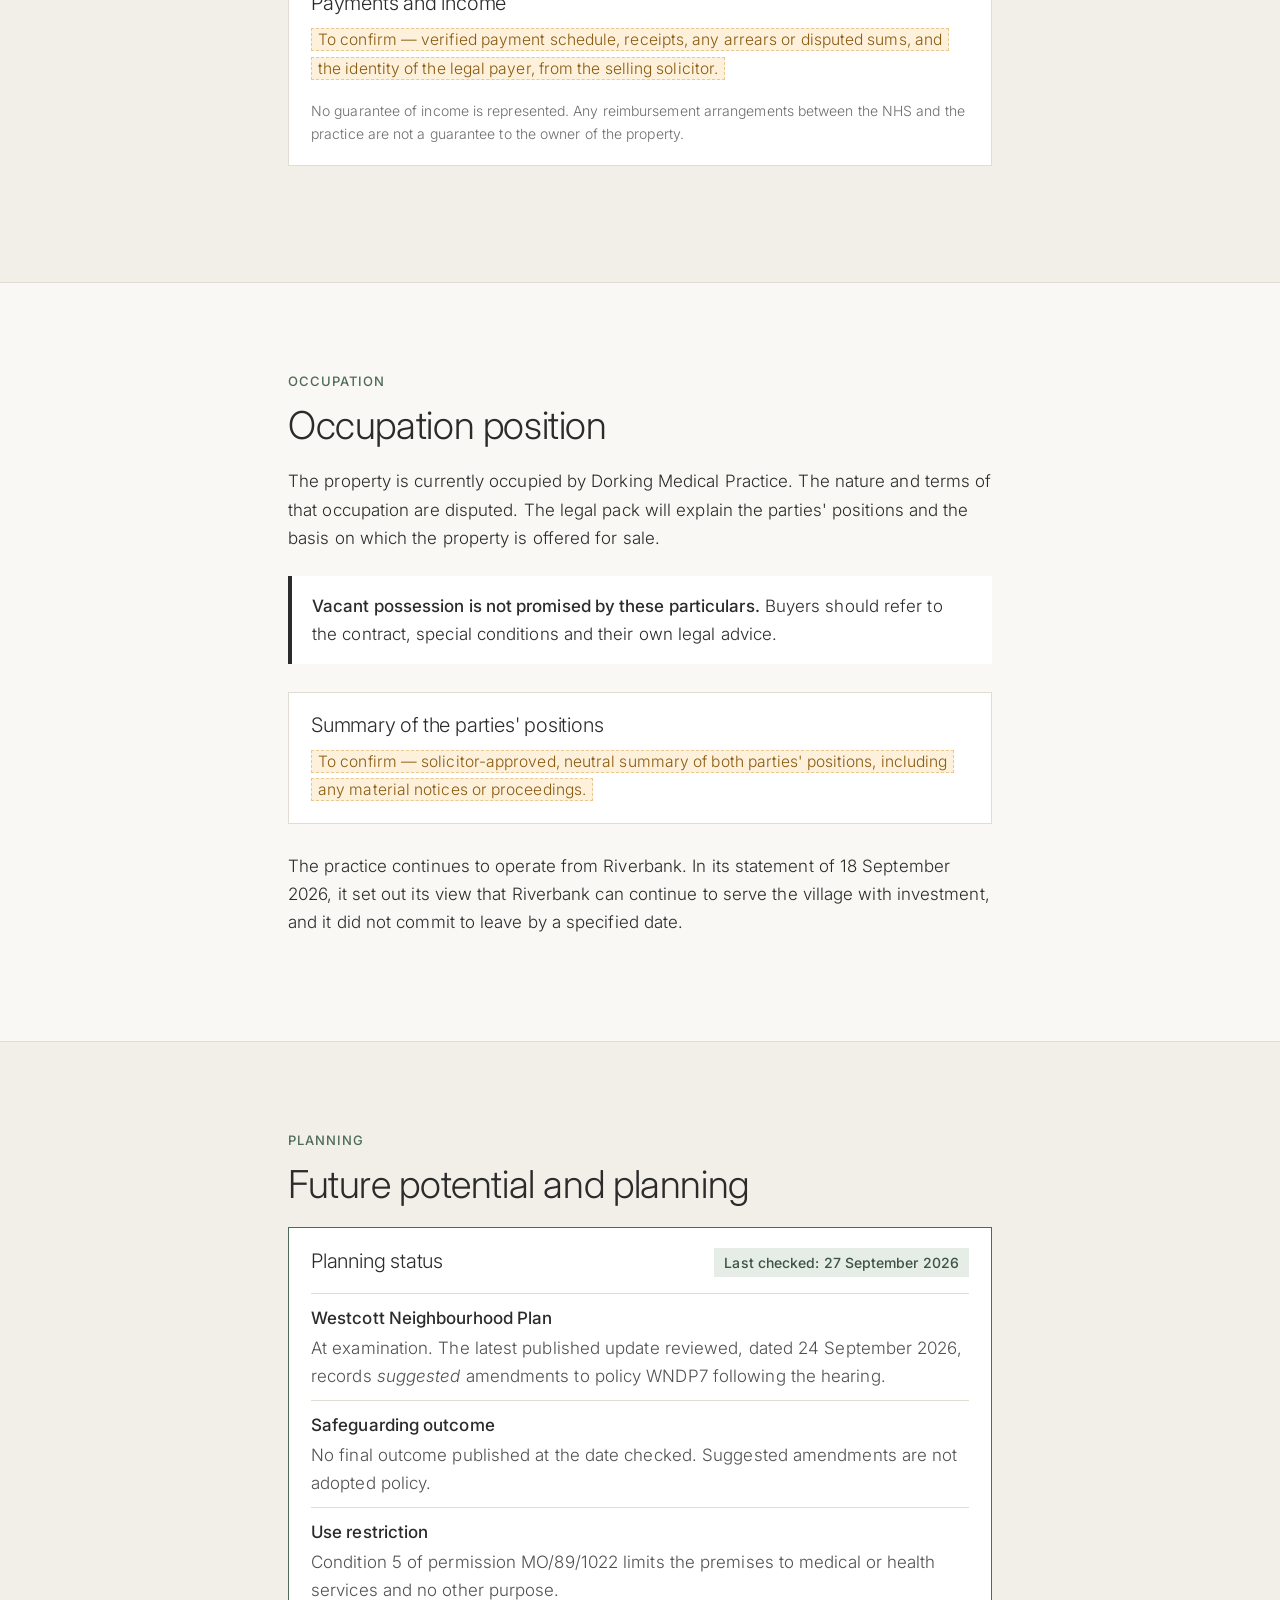
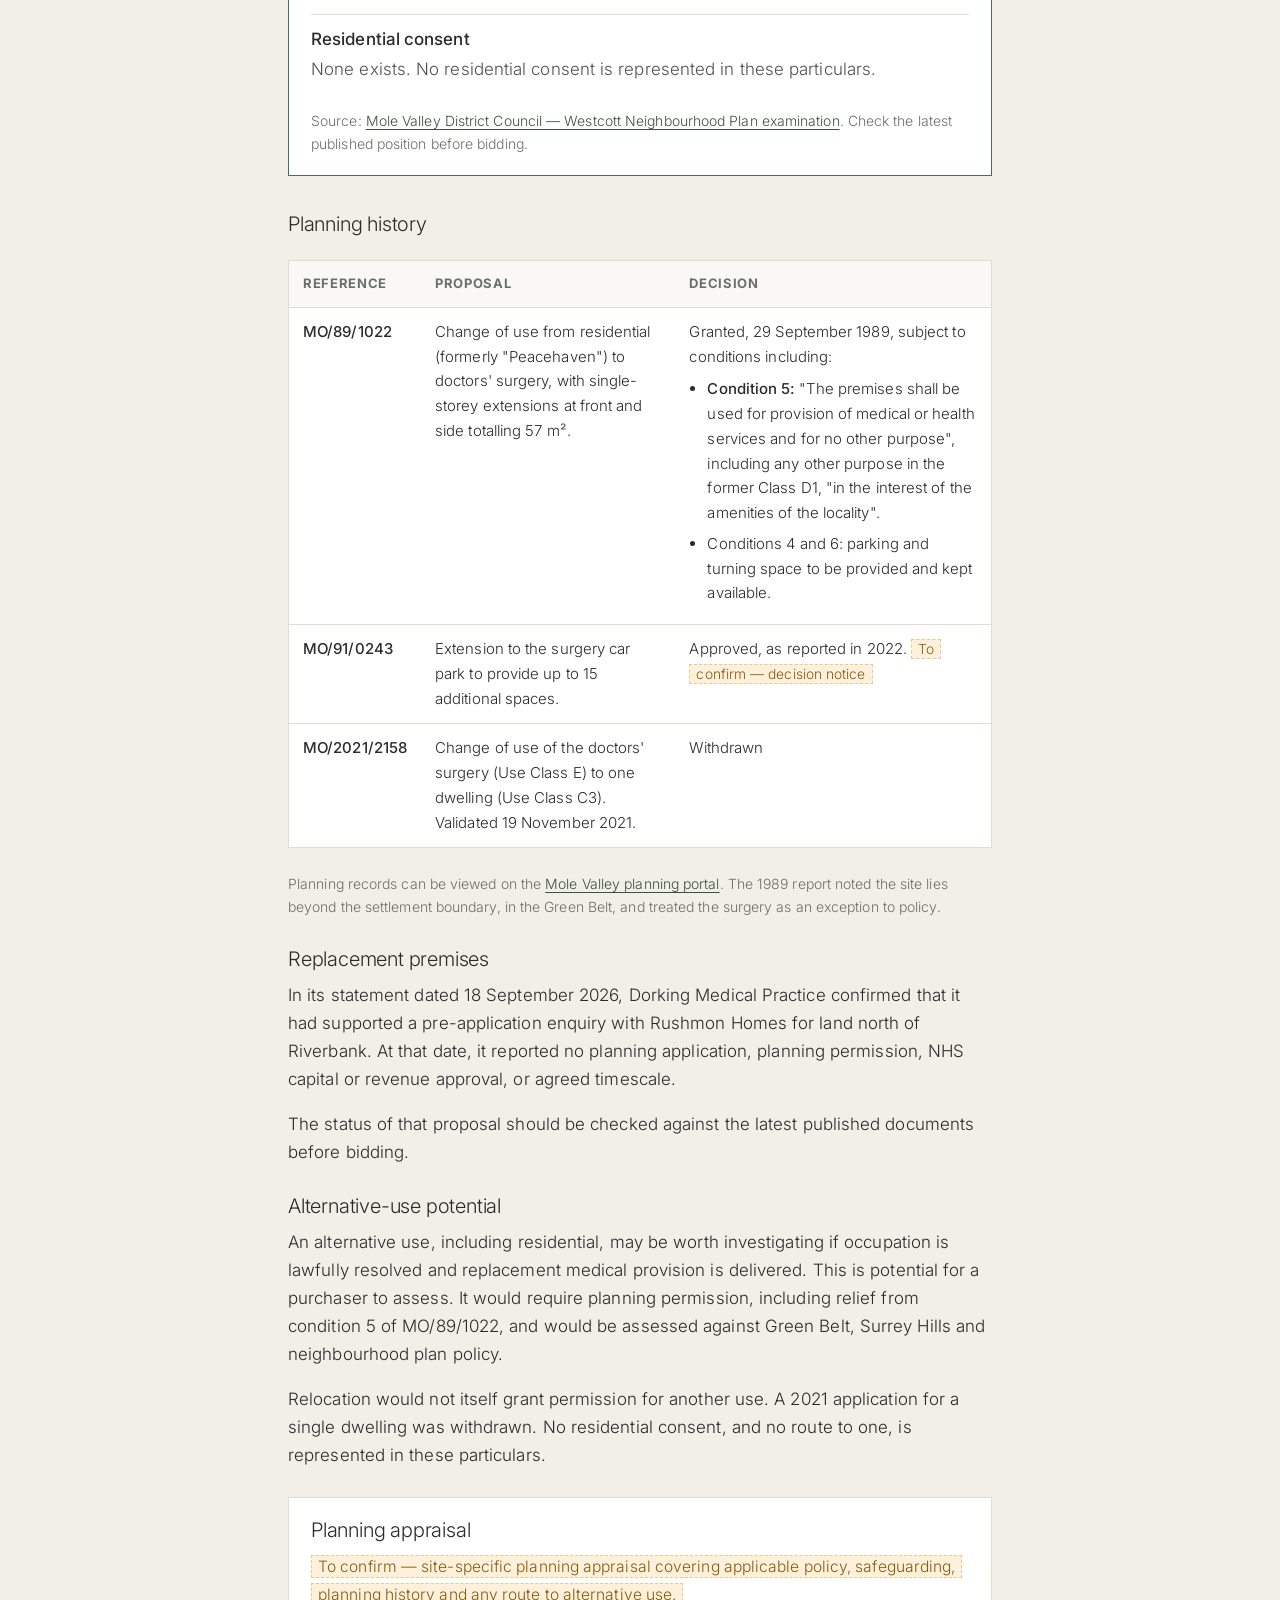
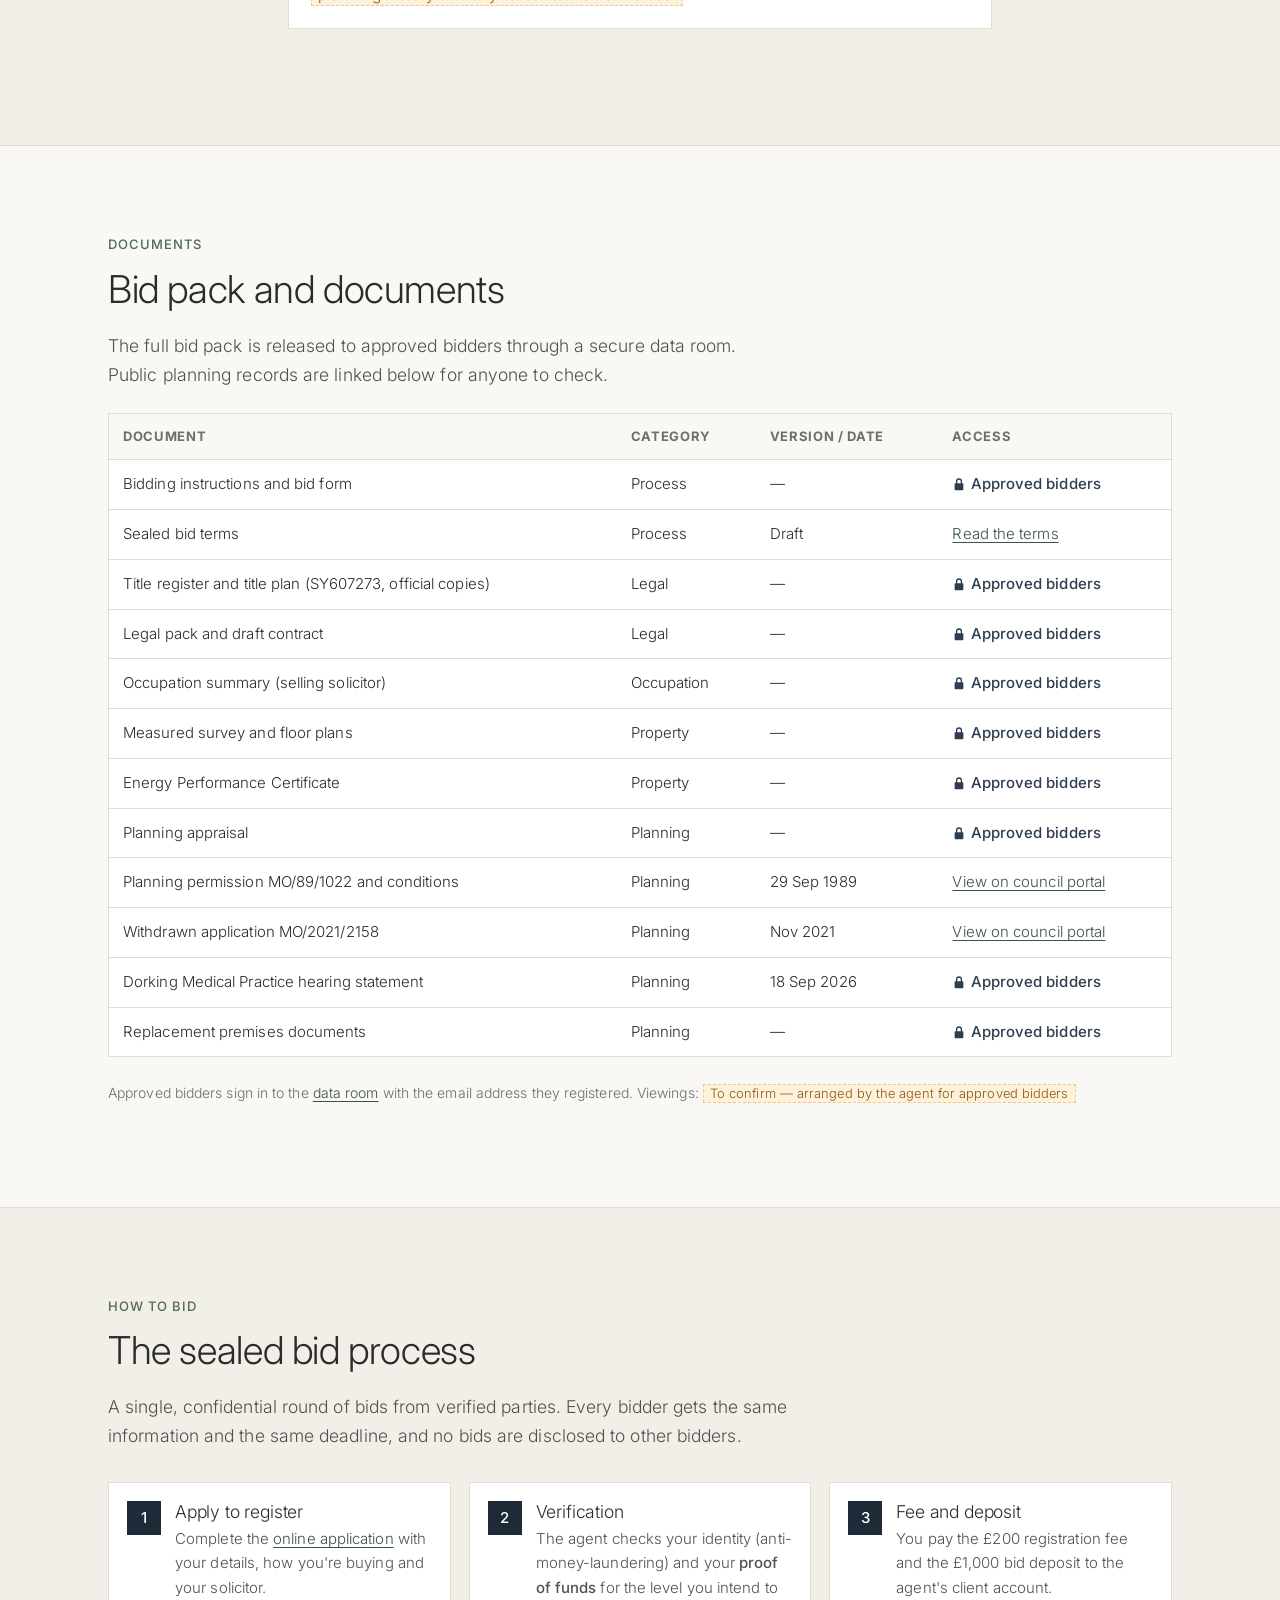
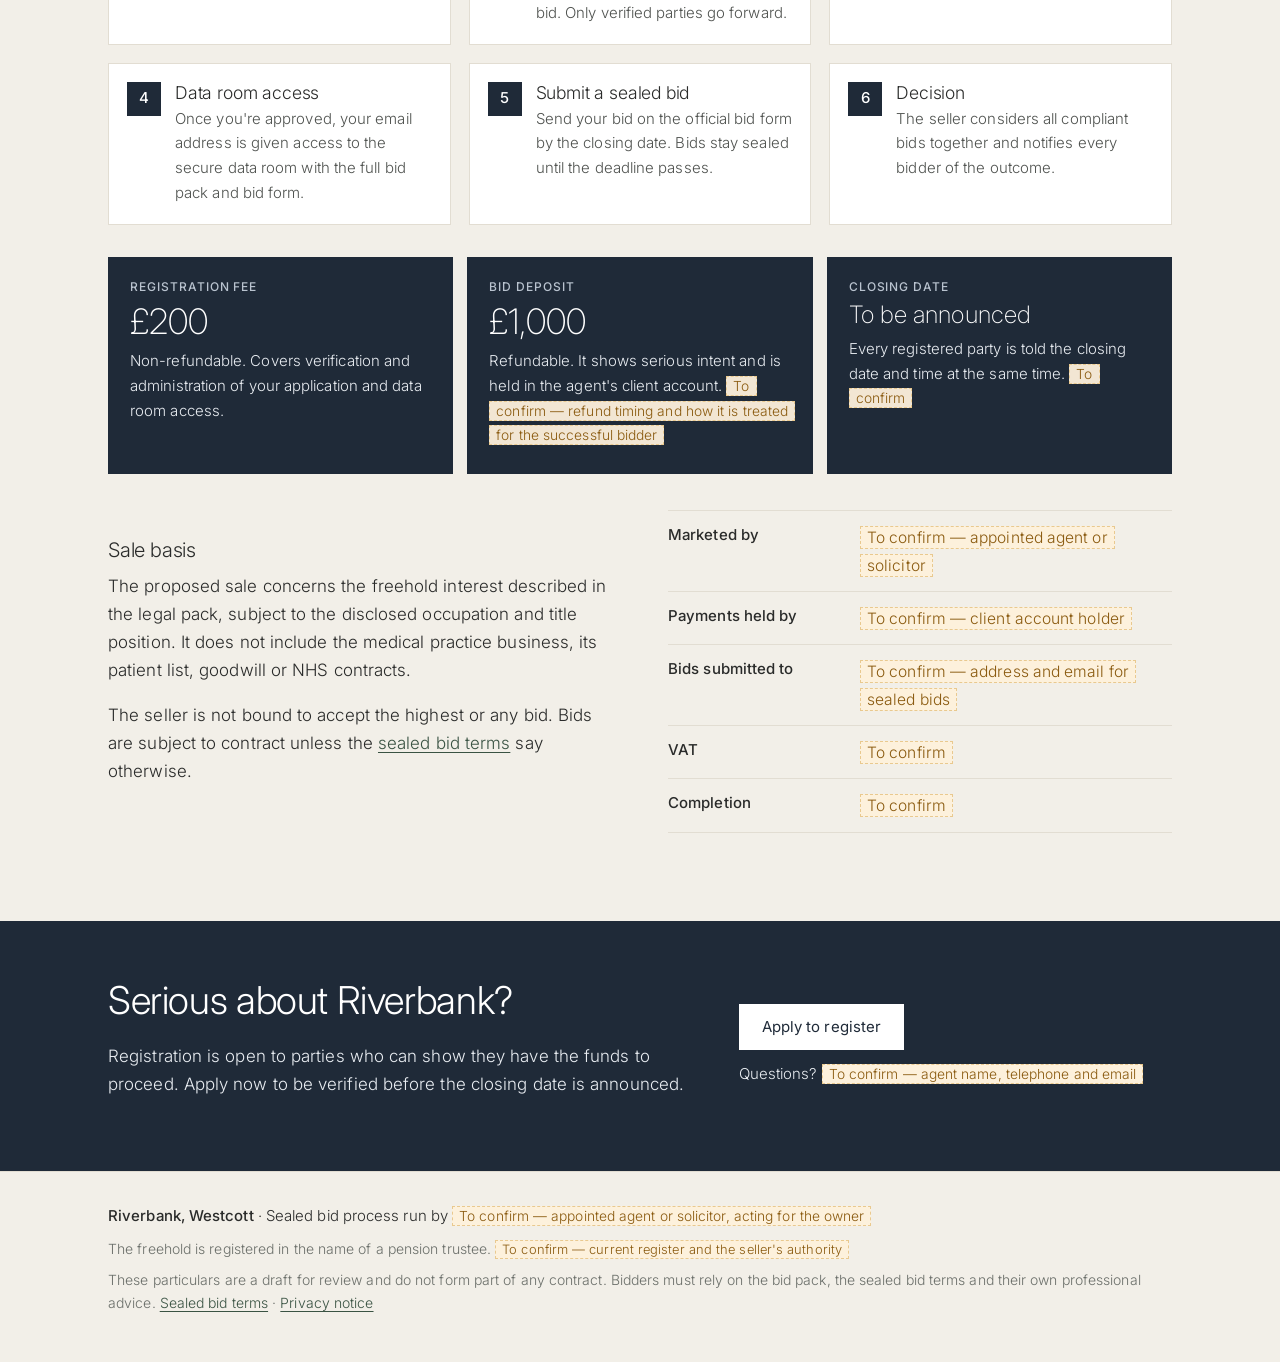
==== commit 82f220a5: "Square corners, Univers typeface stack and light typography - Remove all rounded corners (radius 0 s" ====
--- a/index.html
+++ b/index.html
@@ -9,7 +9,7 @@
   <meta name="description" content="Riverbank, Westcott: sealed bids invited from approved parties for an occupied commercial freehold. Occupation arrangements are disputed; use is restricted by planning condition and any alternative use is subject to planning." />
   <link rel="preconnect" href="https://fonts.googleapis.com" />
   <link rel="preconnect" href="https://fonts.gstatic.com" crossorigin />
-  <link href="https://fonts.googleapis.com/css2?family=Fraunces:opsz,wght@9..144,400;9..144,500&family=Inter:wght@400;500;600&display=swap" rel="stylesheet" />
+  <link href="https://fonts.googleapis.com/css2?family=Inter:wght@300;400;500&display=swap" rel="stylesheet" />
   <link rel="stylesheet" href="assets/style.css" />
 </head>
 <body>
--- a/assets/style.css
+++ b/assets/style.css
@@ -15,10 +15,10 @@
   --amber: #8a5a0f;
   --amber-bg: #fdf1dc;
   --amber-line: #e9c98f;
-  --radius: 6px;
+  --radius: 0;
   --gutter: 16px;
-  --serif: "Fraunces", Georgia, "Times New Roman", serif;
-  --sans: "Inter", -apple-system, BlinkMacSystemFont, "Segoe UI", Roboto, Arial, sans-serif;
+  --serif: "Univers", "Univers LT Std", "Univers LT Pro", "Univers Next Pro", "Inter", "Helvetica Neue", Arial, sans-serif;
+  --sans: "Univers", "Univers LT Std", "Univers LT Pro", "Univers Next Pro", "Inter", "Helvetica Neue", Arial, sans-serif;
 }
 
 * { box-sizing: border-box; }
@@ -41,7 +41,7 @@
 a:hover { color: var(--ink); }
 :focus-visible { outline: 3px solid var(--green); outline-offset: 2px; }
 
-h1, h2, h3 { font-family: var(--serif); font-weight: 500; line-height: 1.2; margin: 0 0 .5em; }
+h1, h2, h3 { font-family: var(--serif); font-weight: 300; letter-spacing: -0.01em; line-height: 1.2; margin: 0 0 .5em; }
 h1 { font-size: clamp(2.4rem, 6vw, 3.6rem); letter-spacing: -.01em; }
 h2 { font-size: clamp(1.8rem, 4vw, 2.4rem); }
 h3 { font-size: 1.25rem; margin-top: 1.4em; }
@@ -130,7 +130,7 @@
 /* ---------- Buttons ---------- */
 .btn {
   display: inline-flex; align-items: center; gap: 6px; justify-content: center;
-  font: 600 15px/1.2 var(--sans); text-decoration: none; cursor: pointer;
+  font: 400 15px/1.2 var(--sans); text-decoration: none; cursor: pointer;
   padding: 13px 22px; border-radius: var(--radius); border: 1px solid transparent;
 }
 .btn-sm { padding: 9px 14px; font-size: 14px; }
@@ -146,13 +146,13 @@
 .hero { padding: 40px 0 56px; }
 .hero-grid { display: grid; gap: 32px; }
 .eyebrow {
-  font-size: 13px; font-weight: 600; letter-spacing: .08em; text-transform: uppercase;
+  font-size: 13px; font-weight: 500; letter-spacing: .08em; text-transform: uppercase;
   color: var(--green); margin-bottom: 10px;
 }
 .hero-sub { font-family: var(--serif); font-size: clamp(1.25rem, 2.6vw, 1.55rem); color: var(--ink-soft); margin-bottom: 20px; }
 .status-chips { list-style: none; padding: 0; margin: 0 0 22px; display: flex; flex-wrap: wrap; gap: 8px; }
 .status-chips li {
-  font-size: 14px; font-weight: 600; color: var(--ink);
+  font-size: 14px; font-weight: 500; color: var(--ink);
   background: var(--surface); border: 1px solid var(--ink-soft); border-radius: 999px; padding: 5px 12px;
 }
 .key-terms { display: grid; gap: 8px; margin: 20px 0 0; padding: 16px; background: var(--surface); border: 1px solid var(--line); border-radius: var(--radius); }
@@ -181,7 +181,7 @@
 
 .facts { margin: 0; border-top: 1px solid var(--line); }
 .facts div { display: grid; gap: 2px; padding: 12px 0; border-bottom: 1px solid var(--line); }
-.facts dt { font-weight: 600; font-size: 15px; }
+.facts dt { font-weight: 500; font-size: 15px; }
 .facts dd { margin: 0; color: var(--ink-soft); }
 @media (min-width: 560px) { .facts div { grid-template-columns: 11rem 1fr; gap: 16px; } }
 
@@ -214,10 +214,10 @@
 }
 .status-head { display: flex; justify-content: space-between; align-items: baseline; gap: 8px 16px; flex-wrap: wrap; }
 .status-head h3 { margin: 0; }
-.checked { font-size: 14px; font-weight: 600; color: var(--green-dark); background: var(--green-tint); padding: 3px 10px; border-radius: 999px; margin: 0; }
+.checked { font-size: 14px; font-weight: 500; color: var(--green-dark); background: var(--green-tint); padding: 3px 10px; border-radius: 999px; margin: 0; }
 .status-panel dl { margin: 16px 0; }
 .status-panel dl div { padding: 10px 0; border-top: 1px solid var(--line); }
-.status-panel dt { font-weight: 600; }
+.status-panel dt { font-weight: 500; }
 .status-panel dd { margin: 2px 0 0; color: var(--ink-soft); }
 .status-panel .note { margin: 0; }
 
@@ -235,7 +235,7 @@
 .field { margin-bottom: 16px; }
 .field-row { display: grid; gap: 0 16px; }
 @media (min-width: 560px) { .field-row { grid-template-columns: 1fr 1fr; } }
-label { display: block; font-weight: 600; font-size: 15px; margin-bottom: 6px; }
+label { display: block; font-weight: 500; font-size: 15px; margin-bottom: 6px; }
 .optional { font-weight: 400; color: var(--muted); }
 input[type=text], input[type=email], input[type=tel], textarea {
   width: 100%; font: inherit; font-size: 16px; color: var(--ink);
@@ -245,7 +245,7 @@
 .check { display: flex; gap: 10px; align-items: flex-start; margin: 4px 0 18px; }
 .check input { width: 20px; height: 20px; margin-top: 3px; flex: none; accent-color: var(--green); }
 .check label { font-weight: 400; margin: 0; }
-.form-error { color: #a4321f; font-weight: 600; font-size: 15px; }
+.form-error { color: #a4321f; font-weight: 500; font-size: 15px; }
 .enquiry .note { margin: 14px 0 0; }
 
 /* ---------- Footer ---------- */
@@ -260,18 +260,18 @@
 .floorplan { margin: 16px 0 0; }
 .plan-grid { display: grid; gap: 24px; align-items: start; }
 @media (min-width: 900px) { .plan-grid { grid-template-columns: 1.6fr 1fr; gap: 40px; } }
-.plan-title { font-weight: 600; font-size: 15px; margin: 0 0 8px; }
+.plan-title { font-weight: 500; font-size: 15px; margin: 0 0 8px; }
 .plan { width: 100%; height: auto; display: block; background: var(--surface); border: 1px solid var(--line); border-radius: var(--radius); }
 .plan .room { fill: var(--surface); stroke: var(--ink-soft); stroke-width: 1.5; }
 .plan .circ { fill: var(--bg-alt); stroke: var(--ink-soft); stroke-width: 1.5; }
 .plan .stairs { fill: none; stroke: var(--muted); stroke-width: 1; stroke-dasharray: 4 3; }
 .plan .outline { fill: none; stroke: var(--ink); stroke-width: 5; stroke-linejoin: miter; }
-.plan text { font: 600 16px var(--sans); fill: var(--ink); text-anchor: middle; }
-.plan text.area { font-weight: 400; fill: var(--ink-soft); }
+.plan text { font: 400 16px var(--sans); fill: var(--ink); text-anchor: middle; }
+.plan text.area { font-weight: 300; fill: var(--ink-soft); }
 .plan text.minor { font-weight: 400; font-size: 13px; fill: var(--muted); }
 
 /* ---------- Planning history ---------- */
-.history td:first-child { white-space: nowrap; font-weight: 600; }
+.history td:first-child { white-space: nowrap; font-weight: 500; }
 .conditions { margin: 8px 0 0; padding-left: 18px; }
 .conditions li { margin-bottom: 6px; }
 
@@ -283,7 +283,7 @@
 .tender-flag {
   display: inline-block; margin: -4px 0 16px; padding: 6px 12px;
   background: var(--navy); color: #fff; border-radius: 4px;
-  font-size: 13px; font-weight: 600; letter-spacing: .06em; text-transform: uppercase;
+  font-size: 13px; font-weight: 500; letter-spacing: .06em; text-transform: uppercase;
 }
 .key-terms { border-top: 3px solid var(--navy); }
 
@@ -291,7 +291,7 @@
 .highlights { list-style: none; padding: 0; margin: 8px 0 32px; display: grid; gap: 12px; }
 @media (min-width: 640px) { .highlights { grid-template-columns: 1fr 1fr; } }
 .highlights li { background: var(--surface); border: 1px solid var(--line); border-left: 3px solid var(--gold); border-radius: var(--radius); padding: 14px 16px; }
-.highlights strong { display: block; font-family: var(--serif); font-weight: 500; font-size: 1.15rem; color: var(--navy); }
+.highlights strong { display: block; font-family: var(--serif); font-weight: 400; font-size: 1.15rem; color: var(--navy); }
 .highlights span { font-size: 15px; color: var(--ink-soft); }
 
 /* Process steps */
@@ -300,7 +300,7 @@
 .steps li { display: flex; gap: 14px; background: var(--surface); border: 1px solid var(--line); border-radius: var(--radius); padding: 18px; }
 .steps h3 { margin: 0 0 4px; font-size: 1.1rem; }
 .steps p { margin: 0; font-size: 15px; color: var(--ink-soft); }
-.step-n { flex: none; width: 34px; height: 34px; border-radius: 50%; background: var(--navy); color: #fff; display: grid; place-items: center; font-weight: 600; font-size: 15px; }
+.step-n { flex: none; width: 34px; height: 34px; border-radius: 50%; background: var(--navy); color: #fff; display: grid; place-items: center; font-weight: 500; font-size: 15px; }
 
 /* Fee cards */
 .fees { display: grid; gap: 14px; margin: 8px 0 36px; }
@@ -308,7 +308,7 @@
 .fee { background: var(--navy); color: #e8ecf1; border-radius: var(--radius); padding: 20px 22px; }
 .fee p { margin: 0 0 6px; font-size: 15px; }
 .fee a { color: #fff; }
-.fee-label { text-transform: uppercase; letter-spacing: .08em; font-size: 12px !important; font-weight: 600; color: #b9c3cf; }
+.fee-label { text-transform: uppercase; letter-spacing: .08em; font-size: 12px !important; font-weight: 500; color: #b9c3cf; }
 .fee-amount { font-family: var(--serif); font-size: 2.2rem !important; line-height: 1.1; color: #fff; margin-bottom: 8px !important; }
 .fee-tbc { font-size: 1.5rem !important; }
 .fee .todo { background: rgba(253, 241, 220, .95); }
@@ -316,8 +316,8 @@
 
 /* Locked documents */
 .lock { width: 14px; height: 14px; fill: currentColor; vertical-align: -2px; }
-.docs .locked { color: var(--navy-soft); font-weight: 600; white-space: nowrap; }
-.room-badge { display: inline-flex; align-items: center; gap: 6px; font-size: 14px; font-weight: 600; color: var(--navy); border: 1px solid var(--navy); border-radius: 999px; padding: 5px 12px; }
+.docs .locked { color: var(--navy-soft); font-weight: 500; white-space: nowrap; }
+.room-badge { display: inline-flex; align-items: center; gap: 6px; font-size: 14px; font-weight: 500; color: var(--navy); border: 1px solid var(--navy); border-radius: 999px; padding: 5px 12px; }
 
 /* Call-to-action band */
 .cta-band { background: var(--navy); color: #e8ecf1; padding: 56px 0; }
@@ -341,7 +341,7 @@
 .facts.compact div { padding: 9px 0; }
 fieldset { border: 0; padding: 0; margin: 0 0 22px; min-width: 0; }
 legend { font-family: var(--serif); font-size: 1.2rem; color: var(--navy); padding: 0; margin-bottom: 12px; }
-.field-label { font-weight: 600; font-size: 15px; margin: 0 0 6px; }
+.field-label { font-weight: 500; font-size: 15px; margin: 0 0 6px; }
 .radios { display: flex; flex-wrap: wrap; gap: 8px 18px; }
 .radios label { font-weight: 400; display: inline-flex; gap: 8px; align-items: center; margin: 0; }
 .radios input { width: 18px; height: 18px; accent-color: var(--navy); }
@@ -367,3 +367,15 @@
 .btn-primary { background: var(--navy); }
 .btn-primary:hover { background: var(--navy-soft); }
 .panel .panel-title { margin-top: 0; }
+
+/* =========================================================
+   Square, light typography (Univers, falling back to Inter Light)
+   ========================================================= */
+*, *::before, *::after { border-radius: 0 !important; }
+body { font-weight: 300; letter-spacing: 0.005em; }
+strong, b { font-weight: 500; }
+h1 { font-weight: 200; }
+.lede, .hero-sub { font-weight: 300; }
+.fee-amount { font-weight: 200; }
+.brand { font-weight: 300; }
+input, textarea, select, button { font-weight: 300; }
